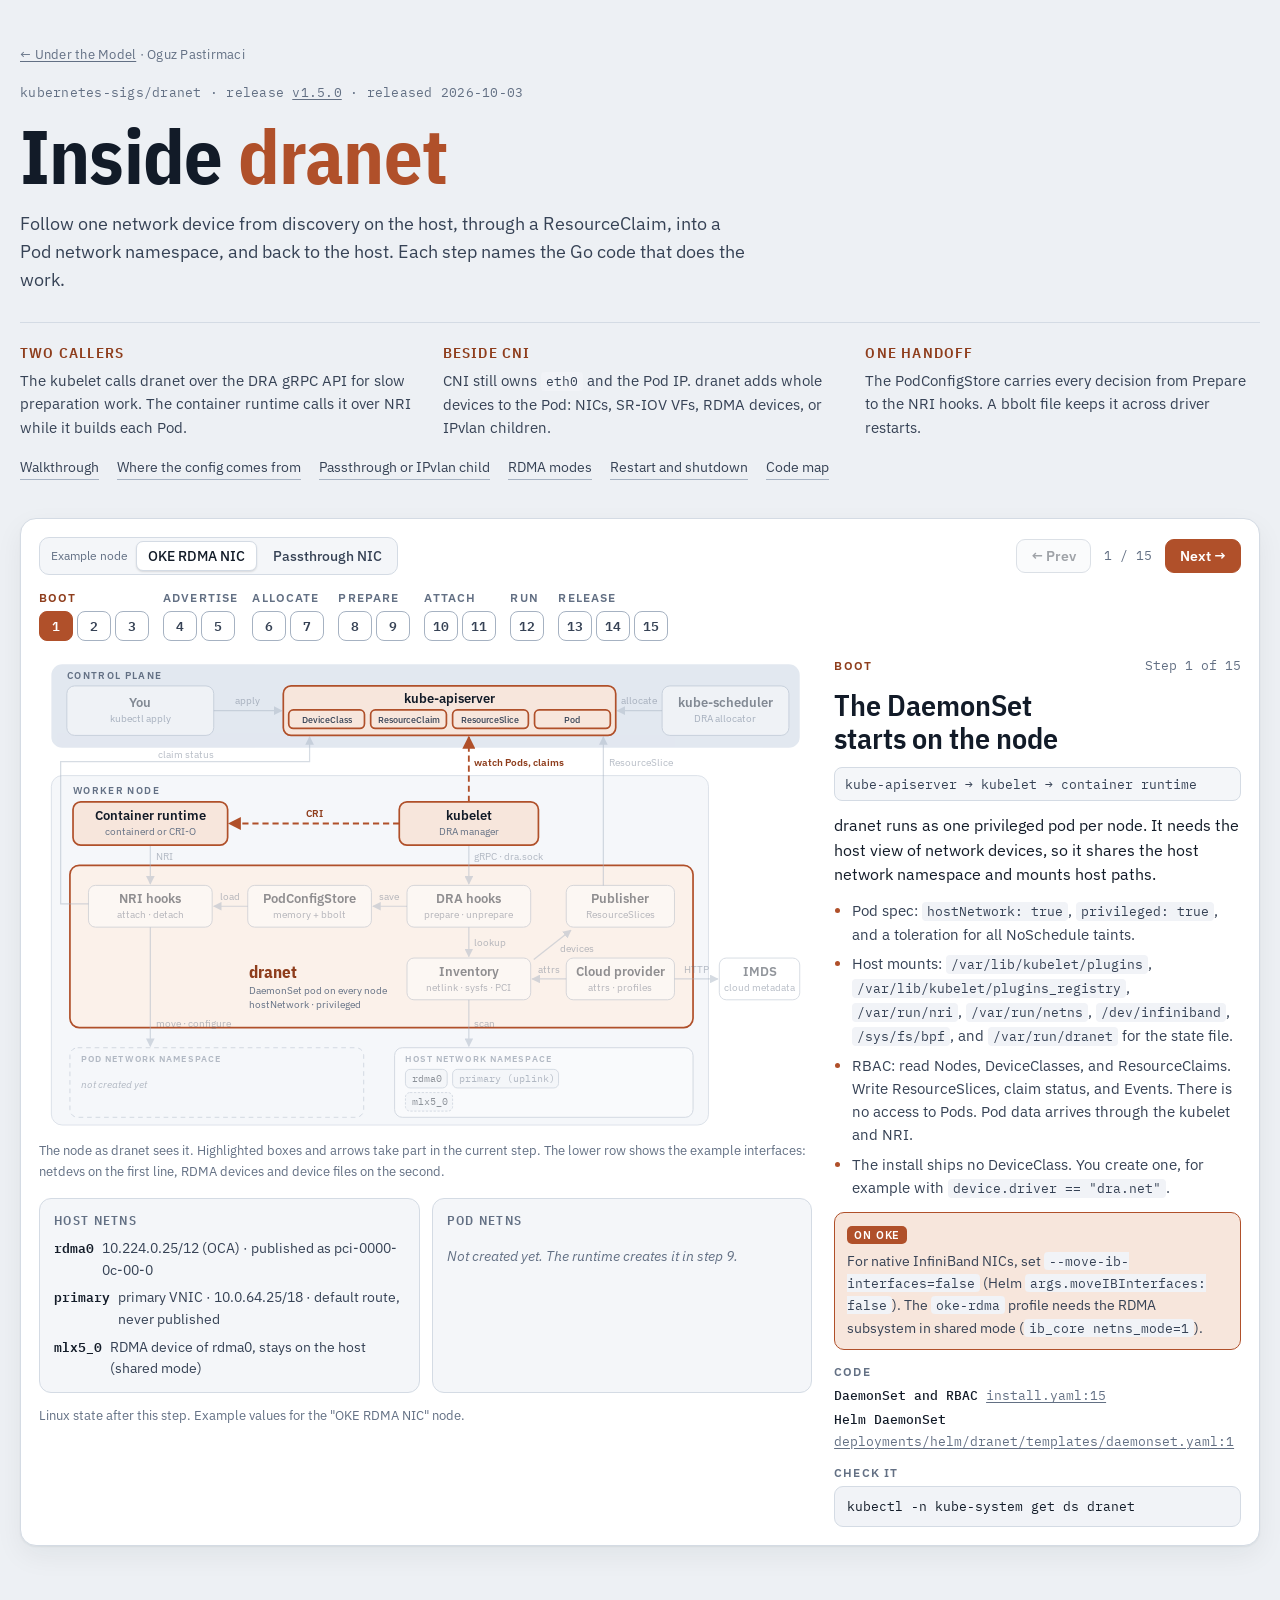
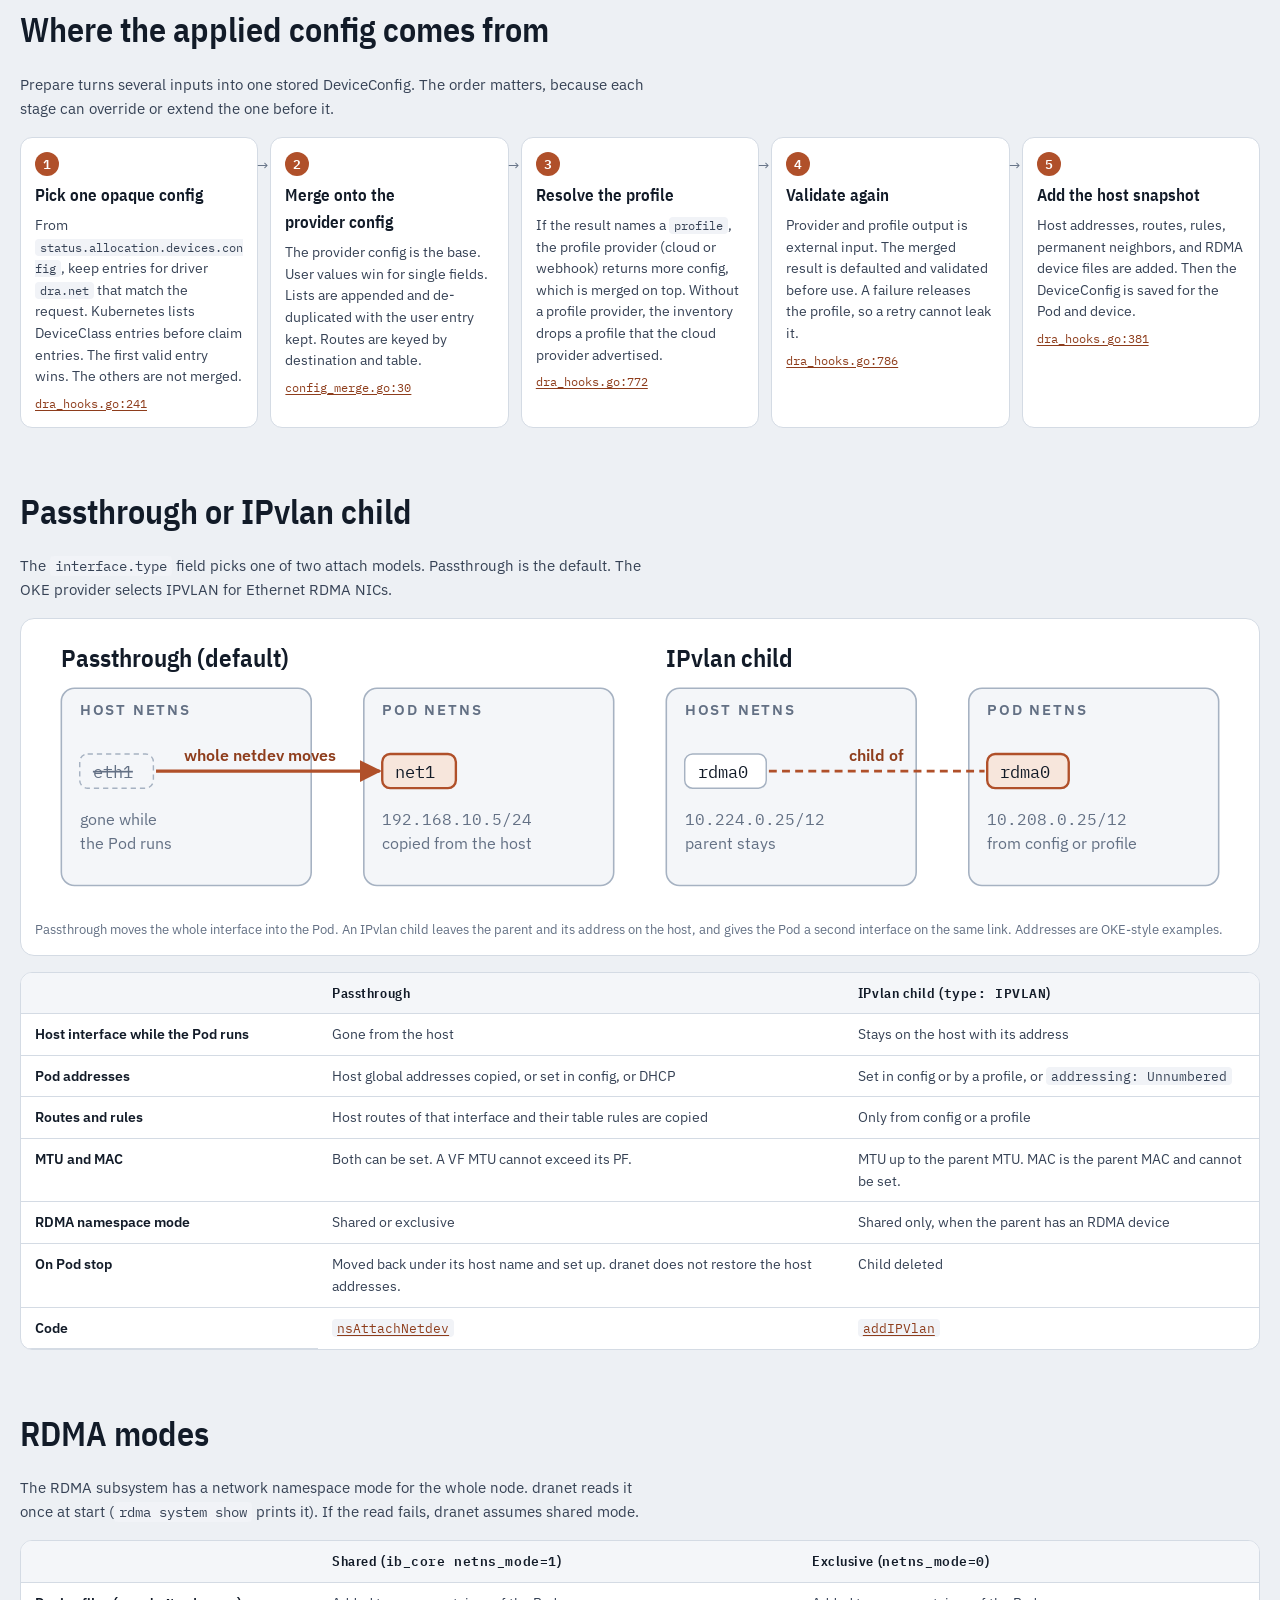
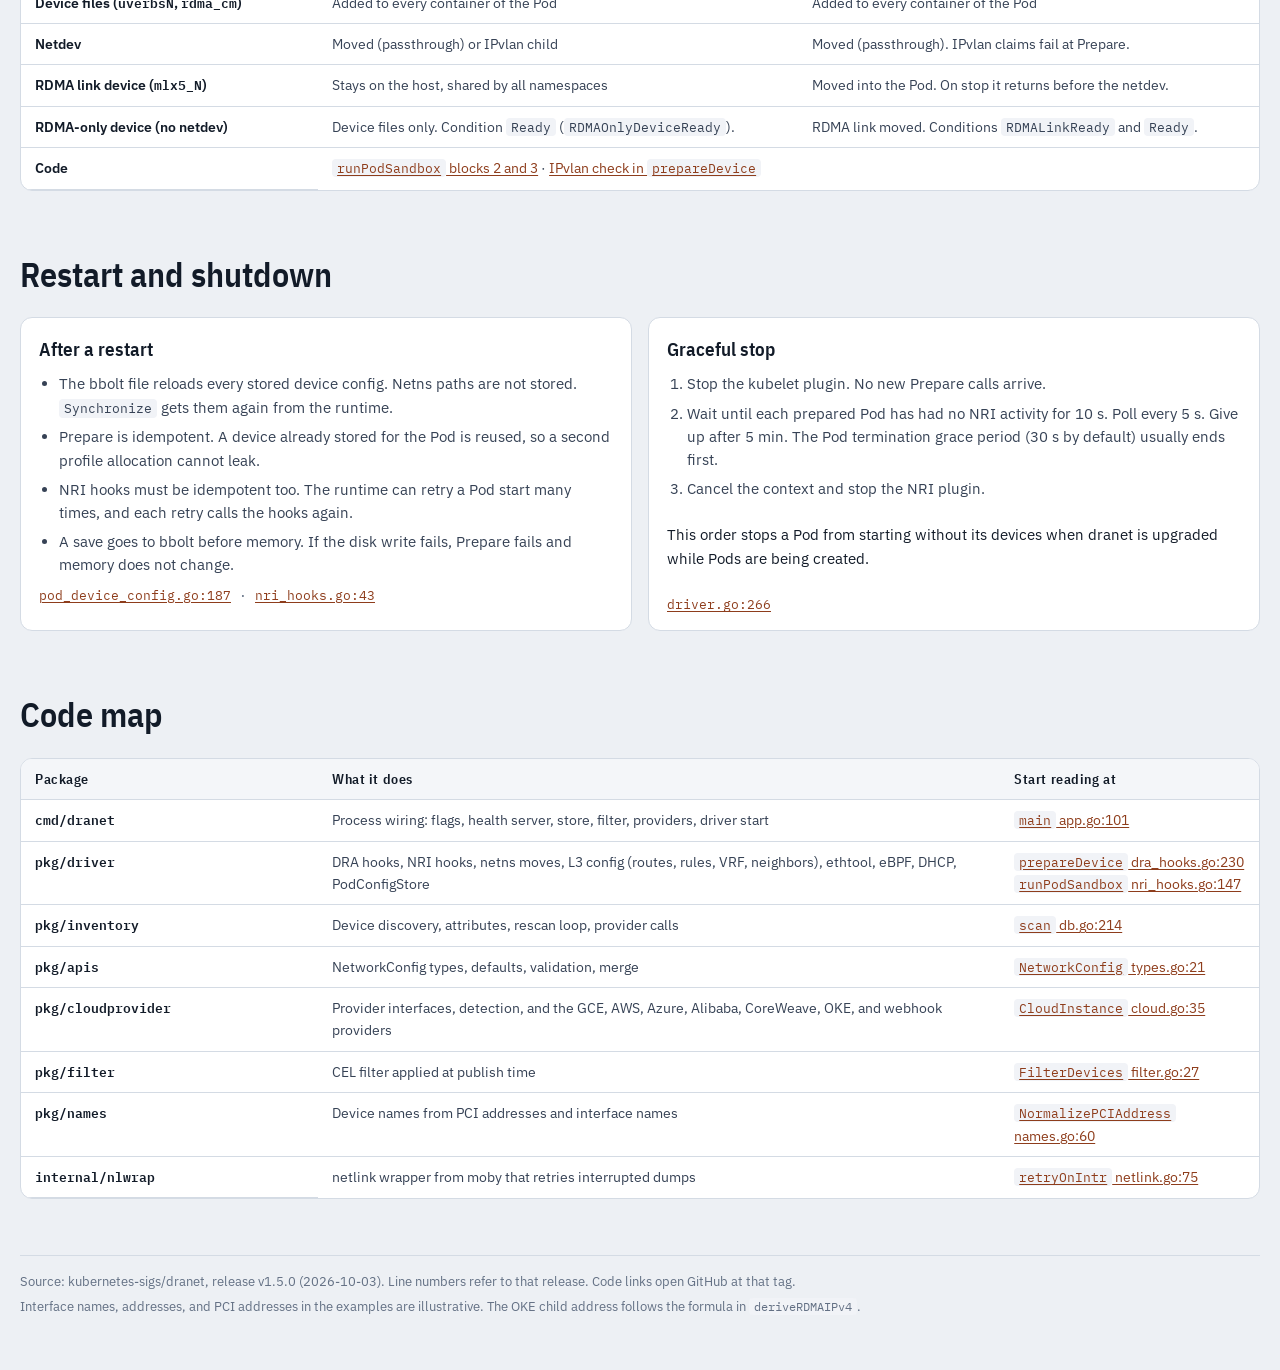
==== static/how-dranet-works/index.html @ 0d6fdcaa "Add how-dranet-works page for dranet v1.5.0" ====
<!doctype html>
<html lang="en">
<head>
<meta charset="utf-8">
<meta name="viewport" content="width=device-width, initial-scale=1, viewport-fit=cover">
<meta name="description" content="A step-by-step walkthrough of how dranet discovers, allocates, attaches, and releases network devices on Kubernetes, with links to the code of each release.">
<meta name="author" content="Oguz Pastirmaci">
<link rel="canonical" href="https://oguzpastirmaci.com/how-dranet-works/">
<link rel="icon" href="/favicon.png">
<meta property="og:type" content="article">
<meta property="og:title" content="How dranet works">
<meta property="og:description" content="A step-by-step walkthrough of how dranet discovers, allocates, attaches, and releases network devices on Kubernetes, with links to the code of each release.">
<meta property="og:url" content="https://oguzpastirmaci.com/how-dranet-works/">
<meta property="og:image" content="https://oguzpastirmaci.com/og-image.png">
<meta name="twitter:card" content="summary_large_image">
<title>How dranet works | Under the Model</title>
<link rel="preconnect" href="https://fonts.googleapis.com">
<link rel="preconnect" href="https://fonts.gstatic.com" crossorigin>
<link href="https://fonts.googleapis.com/css2?family=IBM+Plex+Mono:wght@400;500;600&family=IBM+Plex+Sans+Condensed:wght@500;600;700&family=IBM+Plex+Sans:ital,wght@0,400;0,500;0,600;1,400&display=swap" rel="stylesheet">
<style>
:root {
  --bg: #EDF0F4;
  --surface: #FFFFFF;
  --surface-2: #F4F6F9;
  --ink: #121B28;
  --ink-2: #364255;
  --muted: #637084;
  --line: #D4DBE4;
  --line-strong: #A6B2C2;
  --accent: #B0502A;
  --accent-ink: #8E3D1C;
  --accent-soft: #F7E6DC;
  --on-accent: #FFFFFF;
  --ready: #1D7A4C;
  --ready-soft: #DDF0E5;
  --band-cp: #E2E8F0;
  --band-node: #F5F7FA;
  --band-dranet: #FBF1EA;
  --code-bg: #F1F3F7;
  --shadow: 0 1px 2px rgba(18, 27, 40, .06), 0 10px 28px rgba(18, 27, 40, .06);
  --font-sans: "IBM Plex Sans", system-ui, -apple-system, "Segoe UI", Roboto, sans-serif;
  --font-cond: "IBM Plex Sans Condensed", "Arial Narrow", "IBM Plex Sans", system-ui, sans-serif;
  --font-mono: "IBM Plex Mono", ui-monospace, SFMono-Regular, Menlo, Consolas, monospace;
}
@media (prefers-color-scheme: dark) {
  :root:not([data-theme="light"]) {
    color-scheme: dark;
    --bg: #0E131A;
    --surface: #161D27;
    --surface-2: #1C2531;
    --ink: #E5EAF1;
    --ink-2: #B9C3D0;
    --muted: #8894A6;
    --line: #2A3444;
    --line-strong: #46546A;
    --accent: #E38A5E;
    --accent-ink: #F2A883;
    --accent-soft: #3A2419;
    --on-accent: #1A0F09;
    --ready: #52C48D;
    --ready-soft: #15301F;
    --band-cp: #151D28;
    --band-node: #121922;
    --band-dranet: #211A15;
    --code-bg: #1B2330;
    --shadow: 0 1px 2px rgba(0, 0, 0, .3), 0 10px 28px rgba(0, 0, 0, .28);
  }
}
:root[data-theme="dark"] {
  color-scheme: dark;
  --bg: #0E131A;
  --surface: #161D27;
  --surface-2: #1C2531;
  --ink: #E5EAF1;
  --ink-2: #B9C3D0;
  --muted: #8894A6;
  --line: #2A3444;
  --line-strong: #46546A;
  --accent: #E38A5E;
  --accent-ink: #F2A883;
  --accent-soft: #3A2419;
  --on-accent: #1A0F09;
  --ready: #52C48D;
  --ready-soft: #15301F;
  --band-cp: #151D28;
  --band-node: #121922;
  --band-dranet: #211A15;
  --code-bg: #1B2330;
  --shadow: 0 1px 2px rgba(0, 0, 0, .3), 0 10px 28px rgba(0, 0, 0, .28);
}

* { box-sizing: border-box; }
body {
  margin: 0;
  padding-inline: 20px;
  padding-block: 0 48px;
  background: var(--bg);
  color: var(--ink);
  font: 15px/1.6 var(--font-sans);
  -webkit-font-smoothing: antialiased;
}
.wrap { max-width: 1260px; margin-inline: auto; }
code, .mono { font-family: var(--font-mono); font-size: .9em; }
p code, li code, td code { background: var(--code-bg); padding: 1px 5px; border-radius: 4px; overflow-wrap: anywhere; }
a { color: var(--accent-ink); text-underline-offset: 2px; }
a:hover { color: var(--accent); }
:focus-visible { outline: 2px solid var(--accent); outline-offset: 2px; border-radius: 4px; }
h1, h2, h3, h4 { font-family: var(--font-cond); text-wrap: balance; margin: 0; color: var(--ink); }

/* Header */
.hero { padding-block: 44px 20px; display: grid; gap: 18px; }
.eyebrow { margin: 0; color: var(--muted); font-size: 12.5px; letter-spacing: .02em; }
.eyebrow a { color: var(--muted); }
.hero h1 { font-size: clamp(44px, 7vw, 76px); line-height: .95; font-weight: 700; letter-spacing: -.01em; }
.hero h1 span { color: var(--accent); }
.lede { margin: 0; max-width: 66ch; font-size: 17.5px; color: var(--ink-2); }
.facts3 { display: grid; grid-template-columns: repeat(3, minmax(0, 1fr)); gap: 28px; margin-top: 10px; padding-top: 18px; border-top: 1px solid var(--line); }
.facts3 h2 { font-size: 15px; font-weight: 600; letter-spacing: .08em; text-transform: uppercase; color: var(--accent-ink); margin-bottom: 4px; }
.facts3 p { margin: 0; color: var(--ink-2); font-size: 14.5px; }
.toc { display: flex; flex-wrap: wrap; gap: 6px 18px; font-size: 13.5px; }
.toc a { color: var(--ink-2); text-decoration: none; border-bottom: 1px solid var(--line-strong); }
.toc a:hover { color: var(--accent-ink); border-color: var(--accent); }

/* Player */
.player { margin-top: 18px; background: var(--surface); border: 1px solid var(--line); border-radius: 16px; box-shadow: var(--shadow); padding: 18px; display: grid; gap: 14px; }
.toolbar { display: flex; flex-wrap: wrap; align-items: center; justify-content: space-between; gap: 12px; }
.toolbar h2 { font-size: 22px; font-weight: 600; }
.seg { display: inline-flex; align-items: center; gap: 4px; background: var(--surface-2); border: 1px solid var(--line); border-radius: 10px; padding: 3px; }
.seg .seg-label { font-size: 12px; color: var(--muted); padding-inline: 8px 4px; }
.seg button { font: 500 13.5px var(--font-sans); color: var(--ink-2); background: transparent; border: 0; border-radius: 7px; padding: 6px 12px; cursor: pointer; }
.seg button[aria-checked="true"] { background: var(--surface); color: var(--ink); box-shadow: 0 1px 2px rgba(0,0,0,.12); border: 1px solid var(--line); padding: 5px 11px; }
.nav { display: inline-flex; align-items: center; gap: 8px; }
.btn { font: 600 14px var(--font-sans); color: var(--ink); background: var(--surface-2); border: 1px solid var(--line-strong); border-radius: 9px; padding: 7px 14px; cursor: pointer; }
.btn:hover:not(:disabled) { border-color: var(--accent); color: var(--accent-ink); }
.btn.primary { background: var(--accent); border-color: var(--accent); color: var(--on-accent); }
.btn.primary:hover:not(:disabled) { color: var(--on-accent); filter: brightness(1.06); }
.btn:disabled { opacity: .4; cursor: default; }
.counter { font-family: var(--font-mono); font-size: 13px; color: var(--muted); min-width: 58px; text-align: center; font-variant-numeric: tabular-nums; }

.rail { display: flex; flex-wrap: wrap; gap: 8px 14px; margin: 0; padding: 0; list-style: none; }
.phase { display: grid; gap: 4px; }
.phase-name { font-size: 11.5px; letter-spacing: .1em; text-transform: uppercase; color: var(--muted); font-weight: 600; }
.phase.current .phase-name { color: var(--accent-ink); }
.dots { display: flex; gap: 4px; }
.dot { width: 34px; height: 30px; border-radius: 8px; border: 1px solid var(--line-strong); background: var(--surface); color: var(--ink-2); font: 600 13px var(--font-mono); cursor: pointer; font-variant-numeric: tabular-nums; }
.dot:hover { border-color: var(--accent); }
.dot.seen { background: var(--surface-2); }
.dot[aria-current="step"] { background: var(--accent); border-color: var(--accent); color: var(--on-accent); }

.stage { display: grid; grid-template-columns: minmax(0, 1.9fr) minmax(0, 1fr); grid-template-rows: auto 1fr; grid-template-areas: "fig card" "state card"; gap: 16px 22px; align-items: start; }
.diagram, .state, .card { min-width: 0; }
.diagram { grid-area: fig; margin: 0; }
.svg-scroll { overflow-x: auto; border-radius: 12px; }
.svg-scroll svg { display: block; width: 100%; height: auto; min-width: 700px; }
.diagram figcaption { font-size: 13px; color: var(--muted); margin-top: 6px; }
.state { grid-area: state; align-self: start; display: grid; grid-template-columns: minmax(0, 1fr) minmax(0, 1fr); gap: 12px; }
.state .ns-col { background: var(--surface-2); border: 1px solid var(--line); border-radius: 12px; padding: 12px 14px; }
.state h3 { font-size: 13px; letter-spacing: .1em; text-transform: uppercase; color: var(--muted); font-weight: 600; margin-bottom: 6px; }
.state ul { margin: 0; padding: 0; list-style: none; display: grid; gap: 6px; }
.state li { font-size: 13.5px; color: var(--ink-2); display: grid; grid-template-columns: auto 1fr; gap: 2px 8px; align-items: baseline; }
.state li code { background: none; padding: 0; color: var(--ink); font-weight: 600; font-size: 13px; }
.state li.ghost code { text-decoration: line-through; color: var(--muted); }
.state li .badge { grid-column: 2; justify-self: start; }
.state .none { color: var(--muted); font-style: italic; font-size: 13.5px; }
.state-note { grid-column: 1 / -1; font-size: 12.5px; color: var(--muted); margin: 0; }
.badge { display: inline-block; font: 600 11px var(--font-sans); letter-spacing: .04em; text-transform: uppercase; border-radius: 5px; padding: 1px 6px; }
.badge.new { background: var(--accent-soft); color: var(--accent-ink); }
.badge.back { background: var(--ready-soft); color: var(--ready); }
.badge.gone { background: var(--code-bg); color: var(--muted); }

.card { grid-area: card; display: grid; grid-template-columns: minmax(0, 1fr); gap: 12px; align-content: start; }
.card-head { display: flex; align-items: baseline; justify-content: space-between; gap: 12px; }
.card-phase { font-size: 12px; letter-spacing: .12em; text-transform: uppercase; font-weight: 600; color: var(--accent-ink); }
.card-num { font-family: var(--font-mono); font-size: 12.5px; color: var(--muted); }
.card h3 { font-size: clamp(24px, 2.4vw, 30px); line-height: 1.12; font-weight: 600; }
.who { margin: 0; font-family: var(--font-mono); font-size: 12.5px; color: var(--ink-2); background: var(--surface-2); border: 1px solid var(--line); border-radius: 8px; padding: 6px 10px; }
.card .lead { margin: 0; font-size: 15.5px; }
.card ul.facts { margin: 0; padding-left: 18px; display: grid; gap: 6px; }
.card ul.facts li { font-size: 14.5px; color: var(--ink-2); }
.card ul.facts li::marker { color: var(--accent); }
.oke { border: 1px solid var(--line); background: var(--surface-2); border-radius: 10px; padding: 10px 12px; font-size: 14px; color: var(--ink-2); }
.oke p { margin: 0; }
.oke .oke-tag { display: inline-block; font: 600 11px var(--font-sans); letter-spacing: .08em; text-transform: uppercase; color: var(--ink); background: var(--band-cp); border-radius: 5px; padding: 2px 7px; margin-bottom: 6px; }
.oke.hot { border-color: var(--accent); background: var(--accent-soft); }
.oke.hot .oke-tag { background: var(--accent); color: var(--on-accent); }
.block h4 { font-size: 12px; letter-spacing: .1em; text-transform: uppercase; color: var(--muted); font-weight: 600; margin-bottom: 4px; font-family: var(--font-sans); }
.refs { margin: 0; padding: 0; list-style: none; display: grid; gap: 3px; }
.refs li { display: flex; flex-wrap: wrap; gap: 0 8px; font-size: 13px; align-items: baseline; }
.refs .fn { font-family: var(--font-mono); font-weight: 500; color: var(--ink); }
.refs a { font-family: var(--font-mono); font-size: 12.5px; color: var(--muted); }
.refs a:hover { color: var(--accent-ink); }
pre { margin: 0; background: var(--code-bg); border: 1px solid var(--line); border-radius: 9px; padding: 10px 12px; overflow-x: auto; font: 12.5px/1.55 var(--font-mono); color: var(--ink); }

/* Reference sections */
section.ref { margin-top: 56px; display: grid; gap: 16px; }
section.ref > h2 { font-size: clamp(26px, 3vw, 34px); font-weight: 600; }
section.ref > p { margin: 0; max-width: 72ch; color: var(--ink-2); }
.pipeline { counter-reset: stage; list-style: none; margin: 0; padding: 0; display: grid; grid-template-columns: repeat(5, minmax(0, 1fr)); gap: 12px; }
.pipeline li { counter-increment: stage; background: var(--surface); border: 1px solid var(--line); border-radius: 12px; padding: 14px; display: grid; gap: 6px; align-content: start; position: relative; }
.pipeline li::before { content: counter(stage); font: 600 13px var(--font-mono); color: var(--on-accent); background: var(--accent); width: 24px; height: 24px; border-radius: 50%; display: grid; place-items: center; }
.pipeline li:not(:last-child)::after { content: "→"; position: absolute; right: -11px; top: 16px; color: var(--muted); font-size: 14px; }
.pipeline h3 { font-size: 17px; font-weight: 600; }
.pipeline p { margin: 0; font-size: 13.5px; color: var(--ink-2); }
.pipeline .where { font-family: var(--font-mono); font-size: 12px; color: var(--muted); }
.fig { margin: 0; background: var(--surface); border: 1px solid var(--line); border-radius: 14px; padding: 14px; }
.fig figcaption { font-size: 13px; color: var(--muted); margin-top: 8px; }
.table-scroll { overflow-x: auto; border: 1px solid var(--line); border-radius: 12px; background: var(--surface); }
table { border-collapse: collapse; width: 100%; font-size: 14px; }
th, td { text-align: left; vertical-align: top; padding: 9px 14px; border-bottom: 1px solid var(--line); }
tr:last-child td { border-bottom: 0; }
thead th { font-family: var(--font-cond); font-size: 14px; letter-spacing: .04em; color: var(--ink); background: var(--surface-2); font-weight: 600; }
tbody th { font-weight: 600; color: var(--ink); width: 24%; }
td { color: var(--ink-2); }
.two { display: grid; grid-template-columns: 1fr 1fr; gap: 16px; }
.panel { background: var(--surface); border: 1px solid var(--line); border-radius: 12px; padding: 16px 18px; display: grid; gap: 8px; align-content: start; }
.panel h3 { font-size: 19px; font-weight: 600; }
.panel ul, .panel ol { margin: 0; padding-left: 20px; display: grid; gap: 6px; color: var(--ink-2); font-size: 14.5px; }
.panel .where { font-family: var(--font-mono); font-size: 12.5px; color: var(--muted); margin: 0; }
footer { margin-top: 56px; padding-top: 16px; border-top: 1px solid var(--line); color: var(--muted); font-size: 13px; }
footer p { margin: 0 0 4px; }

/* Diagram (SVG) */
.map text { font-family: var(--font-sans); fill: var(--ink); }
.map .band-cp { fill: var(--band-cp); }
.map .band-node { fill: var(--band-node); stroke: var(--line); }
.map .band-label { font-size: 12.5px; letter-spacing: .14em; fill: var(--muted); font-weight: 600; }
.map .node .box { fill: var(--surface); stroke: var(--line-strong); stroke-width: 1.2; transition: fill .2s, stroke .2s; }
.map .n-title { font-size: 17px; font-weight: 600; text-anchor: middle; }
.map .n-sub { font-size: 13px; fill: var(--muted); text-anchor: middle; }
.map .node.on .box { fill: var(--accent-soft); stroke: var(--accent); stroke-width: 2.2; }
.map .dim { opacity: .46; transition: opacity .2s; }
.map .grp .box { fill: var(--band-dranet); stroke: var(--accent); stroke-opacity: .5; stroke-dasharray: 6 4; stroke-width: 1.4; }
.map .grp.on .box { stroke-opacity: 1; stroke-dasharray: none; stroke-width: 2.2; }
.map .dr-title { font-family: var(--font-cond); font-size: 22px; font-weight: 700; fill: var(--accent-ink); }
.map .dr-sub { font-size: 12.5px; fill: var(--muted); }
.map .tag .box { fill: var(--surface-2); stroke: var(--line); stroke-width: 1; }
.map .tag text { font-size: 12px; text-anchor: middle; fill: var(--ink-2); font-weight: 500; }
.map .tag.on .box { fill: var(--accent); stroke: var(--accent); }
.map .tag.on text { fill: var(--on-accent); font-weight: 600; }
.map .edge path { fill: none; stroke: var(--line-strong); stroke-width: 1.6; marker-end: url(#ah); }
.map .edge text { font-size: 13px; fill: var(--muted); }
.map .edge.on path { stroke: var(--accent); stroke-width: 2.4; marker-end: url(#ah-on); stroke-dasharray: 8 5; animation: flow 1s linear infinite; }
.map .edge.on text { fill: var(--accent-ink); font-weight: 600; }
.map .ah { fill: var(--line-strong); }
.map .ah-on { fill: var(--accent); }
.map .ns .box { fill: var(--surface); stroke: var(--line-strong); stroke-width: 1.2; }
.map .ns.on .box { stroke: var(--accent); stroke-width: 2.2; }
.map .ns.absent .box { fill: none; stroke-dasharray: 6 5; }
.map .ns-label { font-size: 12px; letter-spacing: .12em; font-weight: 600; fill: var(--muted); }
.map .ns-note { font-size: 13px; fill: var(--muted); font-style: italic; }
.map .row-label { font-size: 11px; fill: var(--muted); }
.map .chip rect { fill: var(--surface-2); stroke: var(--line-strong); stroke-width: 1.1; }
.map .chip text { font-family: var(--font-mono); font-size: 12.5px; fill: var(--ink); }
.map .chip.muted text { fill: var(--muted); }
.map .chip.dev rect { stroke-dasharray: 3 2; }
.map .chip.new rect { fill: var(--accent-soft); stroke: var(--accent); stroke-width: 1.8; }
.map .chip.snap rect { stroke: var(--accent); stroke-width: 1.8; }
.map .chip.back rect { fill: var(--ready-soft); stroke: var(--ready); stroke-width: 1.8; }
.map .chip.ghost rect { fill: none; stroke-dasharray: 4 3; }
.map .chip.ghost text { fill: var(--muted); text-decoration: line-through; }
.map .transit path { fill: none; stroke: var(--accent); stroke-width: 2.4; marker-end: url(#ah-on); }
.map .transit.child path { stroke-dasharray: 6 4; marker-end: none; }
.map .transit text { font-size: 12px; font-weight: 600; fill: var(--accent-ink); text-anchor: middle; }
@keyframes flow { to { stroke-dashoffset: -26; } }

.cmp text { font-family: var(--font-sans); fill: var(--ink); }
.cmp .t { font-family: var(--font-cond); font-size: 19px; font-weight: 600; }
.cmp .box { fill: var(--surface-2); stroke: var(--line-strong); stroke-width: 1.2; }
.cmp .lbl { font-size: 11.5px; letter-spacing: .12em; font-weight: 600; fill: var(--muted); }
.cmp .chip { fill: var(--surface); stroke: var(--line-strong); stroke-width: 1.1; }
.cmp .chip.new { fill: var(--accent-soft); stroke: var(--accent); stroke-width: 1.8; }
.cmp .chip.ghost { fill: none; stroke-dasharray: 4 3; }
.cmp .mono { font-family: var(--font-mono); font-size: 13px; }
.cmp .ghost-t { fill: var(--muted); text-decoration: line-through; }
.cmp .note { font-size: 12.5px; fill: var(--muted); }
.cmp .note.mono { font-family: var(--font-mono); font-size: 12.5px; }
.cmp .arrow { fill: none; stroke: var(--accent); stroke-width: 2.4; marker-end: url(#cmp-ah); }
.cmp .link { fill: none; stroke: var(--accent); stroke-width: 2; stroke-dasharray: 6 4; }
.cmp .al { font-size: 12.5px; font-weight: 600; fill: var(--accent-ink); text-anchor: middle; }
.cmp .ahf { fill: var(--accent); }

@media (prefers-reduced-motion: reduce) {
  .map .edge.on path { animation: none; stroke-dasharray: none; }
  .map .node .box, .map .dim { transition: none; }
}
@media (max-width: 1080px) {
  .stage { grid-template-columns: minmax(0, 1fr); grid-template-rows: none; grid-template-areas: "fig" "card" "state"; }
  .pipeline { grid-template-columns: repeat(2, minmax(0, 1fr)); }
  .pipeline li::after { display: none; }
}
@media (max-width: 720px) {
  body { font-size: 14.5px; padding-inline: 16px; }
  .facts3, .two, .state { grid-template-columns: minmax(0, 1fr); }
  .pipeline { grid-template-columns: minmax(0, 1fr); }
  .player { padding: 12px; }
  .toolbar { flex-direction: column; align-items: stretch; }
  .seg { flex-wrap: wrap; }
  .nav { justify-content: space-between; }
}
</style>
<style>img{max-width:100%}[hidden]{display:none!important}</style>
</head>
<body>
<header class="hero wrap">
  <p class="eyebrow"><a href="/">&larr; Under the Model</a> · Oguz Pastirmaci</p>
  <p class="eyebrow mono">kubernetes-sigs/dranet · release <a href="https://github.com/kubernetes-sigs/dranet/tree/v1.5.0" target="_blank" rel="noopener">v1.5.0</a> · released 2026-10-03</p>
  <h1>Inside <span>dranet</span></h1>
  <p class="lede">Follow one network device from discovery on the host, through a ResourceClaim, into a Pod network namespace, and back to the host. Each step names the Go code that does the work.</p>
  <div class="facts3">
    <div>
      <h2>Two callers</h2>
      <p>The kubelet calls dranet over the DRA gRPC API for slow preparation work. The container runtime calls it over NRI while it builds each Pod.</p>
    </div>
    <div>
      <h2>Beside CNI</h2>
      <p>CNI still owns <code>eth0</code> and the Pod IP. dranet adds whole devices to the Pod: NICs, SR-IOV VFs, RDMA devices, or IPvlan children.</p>
    </div>
    <div>
      <h2>One handoff</h2>
      <p>The PodConfigStore carries every decision from Prepare to the NRI hooks. A bbolt file keeps it across driver restarts.</p>
    </div>
  </div>
  <nav class="toc" aria-label="Sections">
    <a href="#walkthrough">Walkthrough</a>
    <a href="#config">Where the config comes from</a>
    <a href="#compare">Passthrough or IPvlan child</a>
    <a href="#rdma">RDMA modes</a>
    <a href="#ops">Restart and shutdown</a>
    <a href="#codemap">Code map</a>
  </nav>
</header>

<main class="wrap">
  <section class="player" id="walkthrough" aria-label="Lifecycle walkthrough">
    <div class="toolbar">
      <div class="seg" role="radiogroup" aria-label="Example node">
        <span class="seg-label">Example node</span>
        <button type="button" role="radio" aria-checked="true" id="scn-oke" data-scn="oke">OKE RDMA NIC</button>
        <button type="button" role="radio" aria-checked="false" id="scn-generic" data-scn="generic">Passthrough NIC</button>
      </div>
      <div class="nav">
        <button type="button" class="btn" id="prev" aria-label="Previous step">&larr; Prev</button>
        <span class="counter" id="counter" aria-live="polite">1 / 15</span>
        <button type="button" class="btn primary" id="next" aria-label="Next step">Next &rarr;</button>
      </div>
    </div>

    <ol class="rail" id="rail" aria-label="Steps"></ol>

    <div class="stage">
      <figure class="diagram">
        <div class="svg-scroll">
          <svg class="map" id="map" viewBox="0 0 1000 620" role="img" aria-label="A worker node running dranet. The control plane holds the API server and the scheduler. On the node, the kubelet and the container runtime call the dranet pod. Inside dranet, the DRA hooks save decisions in the PodConfigStore and the NRI hooks load them. The inventory scans the host and feeds the publisher. The lower row shows the host and Pod network namespaces.">
            <defs>
              <marker id="ah" viewBox="0 0 10 10" refX="9" refY="5" markerWidth="7" markerHeight="7" orient="auto-start-reverse"><path d="M0,0 L10,5 L0,10 z" class="ah"/></marker>
              <marker id="ah-on" viewBox="0 0 10 10" refX="9" refY="5" markerWidth="7" markerHeight="7" orient="auto-start-reverse"><path d="M0,0 L10,5 L0,10 z" class="ah-on"/></marker>
            </defs>

            <rect class="band-cp" x="16" y="12" width="968" height="108" rx="14"/>
            <text class="band-label" x="36" y="31">CONTROL PLANE</text>
            <rect class="band-node" x="16" y="156" width="850" height="452" rx="14"/>
            <text class="band-label" x="44" y="180">WORKER NODE</text>

            <g class="grp" id="g-dranet">
              <rect class="box" x="40" y="272" width="806" height="210" rx="12"/>
              <text class="dr-title" x="272" y="418">dranet</text>
              <text class="dr-sub" x="272" y="438">DaemonSet pod on every node</text>
              <text class="dr-sub" x="272" y="456">hostNetwork · privileged</text>
            </g>

            <!-- edges -->
            <g class="edge" id="e-you-api"><path d="M226,72 H314"/><text x="270" y="64" text-anchor="middle">apply</text></g>
            <g class="edge" id="e-sched-api"><path d="M806,72 H748"/><text x="776" y="64" text-anchor="middle">allocate</text></g>
            <g class="edge" id="e-kubelet-api"><path d="M556,190 V106"/><text x="563" y="144">watch Pods, claims</text></g>
            <g class="edge" id="e-pub-api"><path d="M730,298 V106"/><text x="737" y="144">ResourceSlice</text></g>
            <g class="edge" id="e-nri-api"><path d="M64,322 H28 V138 H350 V106"/><text x="190" y="133" text-anchor="middle">claim status</text></g>
            <g class="edge" id="e-kubelet-runtime"><path d="M466,218 H246"/><text x="356" y="210" text-anchor="middle">CRI</text></g>
            <g class="edge" id="e-runtime-nri"><path d="M144,246 V296"/><text x="151" y="265">NRI</text></g>
            <g class="edge" id="e-kubelet-dra"><path d="M556,246 V296"/><text x="563" y="265">gRPC · dra.sock</text></g>
            <g class="edge" id="e-dra-store"><path d="M476,325 H432"/><text x="453" y="317" text-anchor="middle">save</text></g>
            <g class="edge" id="e-store-nri"><path d="M270,325 H226"/><text x="247" y="317" text-anchor="middle">load</text></g>
            <g class="edge" id="e-dra-inv"><path d="M556,352 V390"/><text x="563" y="376">lookup</text></g>
            <g class="edge" id="e-inv-pub"><path d="M640,394 L688,356"/><text x="674" y="384">devices</text></g>
            <g class="edge" id="e-prov-inv"><path d="M682,419 H638"/><text x="660" y="411" text-anchor="middle">attrs</text></g>
            <g class="edge" id="e-prov-imds"><path d="M822,419 H878"/><text x="851" y="411" text-anchor="middle">HTTP</text></g>
            <g class="edge" id="e-inv-host"><path d="M556,446 V506"/><text x="563" y="481">scan</text></g>
            <g class="edge" id="e-nri-pod"><path d="M144,352 V506"/><text x="151" y="481">move · configure</text></g>

            <!-- control plane -->
            <g class="node" id="n-you"><rect class="box" x="36" y="40" width="190" height="64" rx="10"/><text class="n-title" x="131" y="67">You</text><text class="n-sub" x="131" y="87">kubectl apply</text></g>
            <g class="node" id="n-api">
              <rect class="box" x="316" y="40" width="430" height="64" rx="10"/>
              <text class="n-title" x="531" y="62">kube-apiserver</text>
              <g class="tag" id="t-DeviceClass"><rect class="box" x="323" y="71" width="98" height="24" rx="6"/><text x="372" y="87.5">DeviceClass</text></g>
              <g class="tag" id="t-ResourceClaim"><rect class="box" x="429" y="71" width="98" height="24" rx="6"/><text x="478" y="87.5">ResourceClaim</text></g>
              <g class="tag" id="t-ResourceSlice"><rect class="box" x="535" y="71" width="98" height="24" rx="6"/><text x="584" y="87.5">ResourceSlice</text></g>
              <g class="tag" id="t-Pod"><rect class="box" x="641" y="71" width="98" height="24" rx="6"/><text x="690" y="87.5">Pod</text></g>
            </g>
            <g class="node" id="n-sched"><rect class="box" x="806" y="40" width="164" height="64" rx="10"/><text class="n-title" x="888" y="67">kube-scheduler</text><text class="n-sub" x="888" y="87">DRA allocator</text></g>

            <!-- node row -->
            <g class="node" id="n-runtime"><rect class="box" x="44" y="190" width="200" height="56" rx="10"/><text class="n-title" x="144" y="214">Container runtime</text><text class="n-sub" x="144" y="233">containerd or CRI-O</text></g>
            <g class="node" id="n-kubelet"><rect class="box" x="466" y="190" width="180" height="56" rx="10"/><text class="n-title" x="556" y="214">kubelet</text><text class="n-sub" x="556" y="233">DRA manager</text></g>

            <!-- dranet parts -->
            <g class="node" id="n-nri"><rect class="box" x="64" y="298" width="160" height="54" rx="9"/><text class="n-title" x="144" y="321">NRI hooks</text><text class="n-sub" x="144" y="340">attach · detach</text></g>
            <g class="node" id="n-store"><rect class="box" x="270" y="298" width="160" height="54" rx="9"/><text class="n-title" x="350" y="321">PodConfigStore</text><text class="n-sub" x="350" y="340">memory + bbolt</text></g>
            <g class="node" id="n-dra"><rect class="box" x="476" y="298" width="160" height="54" rx="9"/><text class="n-title" x="556" y="321">DRA hooks</text><text class="n-sub" x="556" y="340">prepare · unprepare</text></g>
            <g class="node" id="n-pub"><rect class="box" x="682" y="298" width="140" height="54" rx="9"/><text class="n-title" x="752" y="321">Publisher</text><text class="n-sub" x="752" y="340">ResourceSlices</text></g>
            <g class="node" id="n-inv"><rect class="box" x="476" y="392" width="160" height="54" rx="9"/><text class="n-title" x="556" y="415">Inventory</text><text class="n-sub" x="556" y="434">netlink · sysfs · PCI</text></g>
            <g class="node" id="n-prov"><rect class="box" x="682" y="392" width="140" height="54" rx="9"/><text class="n-title" x="752" y="415">Cloud provider</text><text class="n-sub" x="752" y="434">attrs · profiles</text></g>
            <g class="node" id="n-imds"><rect class="box" x="880" y="392" width="104" height="54" rx="9"/><text class="n-title" x="932" y="415">IMDS</text><text class="n-sub" x="932" y="434">cloud metadata</text></g>

            <!-- namespaces -->
            <g class="ns" id="n-pod"><rect class="box" x="40" y="508" width="380" height="90" rx="10"/><text class="ns-label" x="54" y="527">POD NETWORK NAMESPACE</text><g id="pod-chips"></g></g>
            <g class="ns" id="n-host"><rect class="box" x="460" y="508" width="386" height="90" rx="10"/><text class="ns-label" x="474" y="527">HOST NETWORK NAMESPACE</text><g id="host-chips"></g></g>
            <g id="link"></g>
          </svg>
        </div>
        <figcaption>The node as dranet sees it. Highlighted boxes and arrows take part in the current step. The lower row shows the example interfaces: netdevs on the first line, RDMA devices and device files on the second.</figcaption>
      </figure>

      <div class="state" id="state" aria-live="polite"></div>

      <article class="card" id="card" aria-live="polite"></article>
    </div>
  </section>

  <section class="ref" id="config">
    <h2>Where the applied config comes from</h2>
    <p>Prepare turns several inputs into one stored DeviceConfig. The order matters, because each stage can override or extend the one before it.</p>
    <ol class="pipeline">
      <li>
        <h3>Pick one opaque config</h3>
        <p>From <code>status.allocation.devices.config</code>, keep entries for driver <code>dra.net</code> that match the request. Kubernetes lists DeviceClass entries before claim entries. The first valid entry wins. The others are not merged.</p>
        <span class="where"><a href="https://github.com/kubernetes-sigs/dranet/blob/v1.5.0/pkg/driver/dra_hooks.go#L241" target="_blank" rel="noopener">dra_hooks.go:241</a></span>
      </li>
      <li>
        <h3>Merge onto the provider config</h3>
        <p>The provider config is the base. User values win for single fields. Lists are appended and de-duplicated with the user entry kept. Routes are keyed by destination and table.</p>
        <span class="where"><a href="https://github.com/kubernetes-sigs/dranet/blob/v1.5.0/pkg/apis/config_merge.go#L30" target="_blank" rel="noopener">config_merge.go:30</a></span>
      </li>
      <li>
        <h3>Resolve the profile</h3>
        <p>If the result names a <code>profile</code>, the profile provider (cloud or webhook) returns more config, which is merged on top. Without a profile provider, the inventory drops a profile that the cloud provider advertised.</p>
        <span class="where"><a href="https://github.com/kubernetes-sigs/dranet/blob/v1.5.0/pkg/driver/dra_hooks.go#L772" target="_blank" rel="noopener">dra_hooks.go:772</a></span>
      </li>
      <li>
        <h3>Validate again</h3>
        <p>Provider and profile output is external input. The merged result is defaulted and validated before use. A failure releases the profile, so a retry cannot leak it.</p>
        <span class="where"><a href="https://github.com/kubernetes-sigs/dranet/blob/v1.5.0/pkg/driver/dra_hooks.go#L786" target="_blank" rel="noopener">dra_hooks.go:786</a></span>
      </li>
      <li>
        <h3>Add the host snapshot</h3>
        <p>Host addresses, routes, rules, permanent neighbors, and RDMA device files are added. Then the DeviceConfig is saved for the Pod and device.</p>
        <span class="where"><a href="https://github.com/kubernetes-sigs/dranet/blob/v1.5.0/pkg/driver/dra_hooks.go#L381" target="_blank" rel="noopener">dra_hooks.go:381</a></span>
      </li>
    </ol>
  </section>

  <section class="ref" id="compare">
    <h2>Passthrough or IPvlan child</h2>
    <p>The <code>interface.type</code> field picks one of two attach models. Passthrough is the default. The OKE provider selects IPVLAN for Ethernet RDMA NICs.</p>
    <figure class="fig">
      <div class="svg-scroll">
        <svg class="cmp" viewBox="0 0 920 212" role="img" aria-label="Passthrough moves the whole interface from the host into the Pod. An IPvlan child leaves the parent interface and its address on the host and gives the Pod a new interface on the same link.">
          <defs><marker id="cmp-ah" viewBox="0 0 10 10" refX="9" refY="5" markerWidth="7" markerHeight="7" orient="auto"><path d="M0,0 L10,5 L0,10 z" class="ahf"/></marker></defs>
          <text class="t" x="20" y="26">Passthrough (default)</text>
          <rect class="box" x="20" y="42" width="190" height="150" rx="10"/>
          <text class="lbl" x="34" y="62">HOST NETNS</text>
          <rect class="box" x="250" y="42" width="190" height="150" rx="10"/>
          <text class="lbl" x="264" y="62">POD NETNS</text>
          <rect class="chip ghost" x="34" y="92" width="56" height="26" rx="6"/>
          <text class="mono ghost-t" x="44" y="110">eth1</text>
          <text class="note" x="34" y="146">gone while</text>
          <text class="note" x="34" y="164">the Pod runs</text>
          <path class="arrow" d="M92,105 H262"/>
          <text class="al" x="171" y="97">whole netdev moves</text>
          <rect class="chip new" x="264" y="92" width="56" height="26" rx="6"/>
          <text class="mono" x="274" y="110">net1</text>
          <text class="note mono" x="264" y="146">192.168.10.5/24</text>
          <text class="note" x="264" y="164">copied from the host</text>

          <text class="t" x="480" y="26">IPvlan child</text>
          <rect class="box" x="480" y="42" width="190" height="150" rx="10"/>
          <text class="lbl" x="494" y="62">HOST NETNS</text>
          <rect class="box" x="710" y="42" width="190" height="150" rx="10"/>
          <text class="lbl" x="724" y="62">POD NETNS</text>
          <rect class="chip" x="494" y="92" width="62" height="26" rx="6"/>
          <text class="mono" x="504" y="110">rdma0</text>
          <text class="note mono" x="494" y="146">10.224.0.25/12</text>
          <text class="note" x="494" y="164">parent stays</text>
          <path class="link" d="M558,105 H722"/>
          <text class="al" x="640" y="97">child of</text>
          <rect class="chip new" x="724" y="92" width="62" height="26" rx="6"/>
          <text class="mono" x="734" y="110">rdma0</text>
          <text class="note mono" x="724" y="146">10.208.0.25/12</text>
          <text class="note" x="724" y="164">from config or profile</text>
        </svg>
      </div>
      <figcaption>Passthrough moves the whole interface into the Pod. An IPvlan child leaves the parent and its address on the host, and gives the Pod a second interface on the same link. Addresses are OKE-style examples.</figcaption>
    </figure>
    <div class="table-scroll">
      <table>
        <thead><tr><th scope="col"></th><th scope="col">Passthrough</th><th scope="col">IPvlan child (<code>type: IPVLAN</code>)</th></tr></thead>
        <tbody>
          <tr><th scope="row">Host interface while the Pod runs</th><td>Gone from the host</td><td>Stays on the host with its address</td></tr>
          <tr><th scope="row">Pod addresses</th><td>Host global addresses copied, or set in config, or DHCP</td><td>Set in config or by a profile, or <code>addressing: Unnumbered</code></td></tr>
          <tr><th scope="row">Routes and rules</th><td>Host routes of that interface and their table rules are copied</td><td>Only from config or a profile</td></tr>
          <tr><th scope="row">MTU and MAC</th><td>Both can be set. A VF MTU cannot exceed its PF.</td><td>MTU up to the parent MTU. MAC is the parent MAC and cannot be set.</td></tr>
          <tr><th scope="row">RDMA namespace mode</th><td>Shared or exclusive</td><td>Shared only, when the parent has an RDMA device</td></tr>
          <tr><th scope="row">On Pod stop</th><td>Moved back under its host name and set up. dranet does not restore the host addresses.</td><td>Child deleted</td></tr>
          <tr><th scope="row">Code</th><td><a href="https://github.com/kubernetes-sigs/dranet/blob/v1.5.0/pkg/driver/hostdevice.go#L36" target="_blank" rel="noopener"><code>nsAttachNetdev</code></a></td><td><a href="https://github.com/kubernetes-sigs/dranet/blob/v1.5.0/pkg/driver/subinterfaces.go#L47" target="_blank" rel="noopener"><code>addIPVlan</code></a></td></tr>
        </tbody>
      </table>
    </div>
  </section>

  <section class="ref" id="rdma">
    <h2>RDMA modes</h2>
    <p>The RDMA subsystem has a network namespace mode for the whole node. dranet reads it once at start (<code>rdma system show</code> prints it). If the read fails, dranet assumes shared mode.</p>
    <div class="table-scroll">
      <table>
        <thead><tr><th scope="col"></th><th scope="col">Shared (<code>ib_core netns_mode=1</code>)</th><th scope="col">Exclusive (<code>netns_mode=0</code>)</th></tr></thead>
        <tbody>
          <tr><th scope="row">Device files (<code>uverbsN</code>, <code>rdma_cm</code>)</th><td>Added to every container of the Pod</td><td>Added to every container of the Pod</td></tr>
          <tr><th scope="row">Netdev</th><td>Moved (passthrough) or IPvlan child</td><td>Moved (passthrough). IPvlan claims fail at Prepare.</td></tr>
          <tr><th scope="row">RDMA link device (<code>mlx5_N</code>)</th><td>Stays on the host, shared by all namespaces</td><td>Moved into the Pod. On stop it returns before the netdev.</td></tr>
          <tr><th scope="row">RDMA-only device (no netdev)</th><td>Device files only. Condition <code>Ready</code> (<code>RDMAOnlyDeviceReady</code>).</td><td>RDMA link moved. Conditions <code>RDMALinkReady</code> and <code>Ready</code>.</td></tr>
          <tr><th scope="row">Code</th><td colspan="2"><a href="https://github.com/kubernetes-sigs/dranet/blob/v1.5.0/pkg/driver/nri_hooks.go#L193" target="_blank" rel="noopener"><code>runPodSandbox</code> blocks 2 and 3</a> · <a href="https://github.com/kubernetes-sigs/dranet/blob/v1.5.0/pkg/driver/dra_hooks.go#L491" target="_blank" rel="noopener">IPvlan check in <code>prepareDevice</code></a></td></tr>
        </tbody>
      </table>
    </div>
  </section>

  <section class="ref" id="ops">
    <h2>Restart and shutdown</h2>
    <div class="two">
      <div class="panel">
        <h3>After a restart</h3>
        <ul>
          <li>The bbolt file reloads every stored device config. Netns paths are not stored. <code>Synchronize</code> gets them again from the runtime.</li>
          <li>Prepare is idempotent. A device already stored for the Pod is reused, so a second profile allocation cannot leak.</li>
          <li>NRI hooks must be idempotent too. The runtime can retry a Pod start many times, and each retry calls the hooks again.</li>
          <li>A save goes to bbolt before memory. If the disk write fails, Prepare fails and memory does not change.</li>
        </ul>
        <p class="where"><a href="https://github.com/kubernetes-sigs/dranet/blob/v1.5.0/pkg/driver/pod_device_config.go#L187" target="_blank" rel="noopener">pod_device_config.go:187</a> · <a href="https://github.com/kubernetes-sigs/dranet/blob/v1.5.0/pkg/driver/nri_hooks.go#L43" target="_blank" rel="noopener">nri_hooks.go:43</a></p>
      </div>
      <div class="panel">
        <h3>Graceful stop</h3>
        <ol>
          <li>Stop the kubelet plugin. No new Prepare calls arrive.</li>
          <li>Wait until each prepared Pod has had no NRI activity for 10 s. Poll every 5 s. Give up after 5 min. The Pod termination grace period (30 s by default) usually ends first.</li>
          <li>Cancel the context and stop the NRI plugin.</li>
        </ol>
        <p>This order stops a Pod from starting without its devices when dranet is upgraded while Pods are being created.</p>
        <p class="where"><a href="https://github.com/kubernetes-sigs/dranet/blob/v1.5.0/pkg/driver/driver.go#L266" target="_blank" rel="noopener">driver.go:266</a></p>
      </div>
    </div>
  </section>

  <section class="ref" id="codemap">
    <h2>Code map</h2>
    <div class="table-scroll">
      <table>
        <thead><tr><th scope="col">Package</th><th scope="col">What it does</th><th scope="col">Start reading at</th></tr></thead>
        <tbody>
          <tr><th scope="row"><code>cmd/dranet</code></th><td>Process wiring: flags, health server, store, filter, providers, driver start</td><td><a href="https://github.com/kubernetes-sigs/dranet/blob/v1.5.0/cmd/dranet/app.go#L101" target="_blank" rel="noopener"><code>main</code> app.go:101</a></td></tr>
          <tr><th scope="row"><code>pkg/driver</code></th><td>DRA hooks, NRI hooks, netns moves, L3 config (routes, rules, VRF, neighbors), ethtool, eBPF, DHCP, PodConfigStore</td><td><a href="https://github.com/kubernetes-sigs/dranet/blob/v1.5.0/pkg/driver/dra_hooks.go#L230" target="_blank" rel="noopener"><code>prepareDevice</code> dra_hooks.go:230</a><br><a href="https://github.com/kubernetes-sigs/dranet/blob/v1.5.0/pkg/driver/nri_hooks.go#L147" target="_blank" rel="noopener"><code>runPodSandbox</code> nri_hooks.go:147</a></td></tr>
          <tr><th scope="row"><code>pkg/inventory</code></th><td>Device discovery, attributes, rescan loop, provider calls</td><td><a href="https://github.com/kubernetes-sigs/dranet/blob/v1.5.0/pkg/inventory/db.go#L214" target="_blank" rel="noopener"><code>scan</code> db.go:214</a></td></tr>
          <tr><th scope="row"><code>pkg/apis</code></th><td>NetworkConfig types, defaults, validation, merge</td><td><a href="https://github.com/kubernetes-sigs/dranet/blob/v1.5.0/pkg/apis/types.go#L21" target="_blank" rel="noopener"><code>NetworkConfig</code> types.go:21</a></td></tr>
          <tr><th scope="row"><code>pkg/cloudprovider</code></th><td>Provider interfaces, detection, and the GCE, AWS, Azure, Alibaba, CoreWeave, OKE, and webhook providers</td><td><a href="https://github.com/kubernetes-sigs/dranet/blob/v1.5.0/pkg/cloudprovider/cloud.go#L35" target="_blank" rel="noopener"><code>CloudInstance</code> cloud.go:35</a></td></tr>
          <tr><th scope="row"><code>pkg/filter</code></th><td>CEL filter applied at publish time</td><td><a href="https://github.com/kubernetes-sigs/dranet/blob/v1.5.0/pkg/filter/filter.go#L27" target="_blank" rel="noopener"><code>FilterDevices</code> filter.go:27</a></td></tr>
          <tr><th scope="row"><code>pkg/names</code></th><td>Device names from PCI addresses and interface names</td><td><a href="https://github.com/kubernetes-sigs/dranet/blob/v1.5.0/pkg/names/names.go#L60" target="_blank" rel="noopener"><code>NormalizePCIAddress</code> names.go:60</a></td></tr>
          <tr><th scope="row"><code>internal/nlwrap</code></th><td>netlink wrapper from moby that retries interrupted dumps</td><td><a href="https://github.com/kubernetes-sigs/dranet/blob/v1.5.0/internal/nlwrap/netlink.go#L75" target="_blank" rel="noopener"><code>retryOnIntr</code> netlink.go:75</a></td></tr>
        </tbody>
      </table>
    </div>
  </section>

  <footer>
    <p>Source: kubernetes-sigs/dranet, release v1.5.0 (2026-10-03). Line numbers refer to that release. Code links open GitHub at that tag.</p>
    <p>Interface names, addresses, and PCI addresses in the examples are illustrative. The OKE child address follows the formula in <code>deriveRDMAIPv4</code>.</p>
  </footer>
</main>

<script>
(function () {
  "use strict";
  var RELEASE = "v1.5.0";
  var GH = "https://github.com/kubernetes-sigs/dranet/blob/" + RELEASE + "/";
  var PHASES = ["Boot", "Advertise", "Allocate", "Prepare", "Attach", "Run", "Release"];

  var SAMPLES = {
    slice: {
      generic: [
        "apiVersion: resource.k8s.io/v1",
        "kind: ResourceSlice",
        "spec:",
        "  driver: dra.net",
        "  nodeName: worker-1",
        "  pool: {name: worker-1}",
        "  devices:",
        "  - name: pci-0000-8a-00-0",
        "    attributes:",
        "      dra.net/ifName:     {string: eth1}",
        "      dra.net/ipv4:       {string: 192.168.10.5}",
        "      dra.net/rdma:       {bool: true}",
        "      dra.net/rdmaDevice: {string: mlx5_1}",
        "      dra.net/numaNode:   {int: 1}"
      ].join("\n"),
      oke: [
        "apiVersion: resource.k8s.io/v1",
        "kind: ResourceSlice",
        "spec:",
        "  driver: dra.net",
        "  nodeName: worker-1",
        "  pool: {name: worker-1}",
        "  devices:",
        "  - name: pci-0000-0c-00-0",
        "    attributes:",
        "      dra.net/ifName:      {string: rdma0}",
        "      dra.net/ipv4:        {string: 10.224.0.25}",
        "      dra.net/rdma:        {bool: true}",
        "      dra.net/rdmaDevice:  {string: mlx5_0}",
        "      oke.dra.net/shape:   {string: BM.GPU.H100.8}",
        "      oke.dra.net/rdmaFabricPlanes: {int: 1}"
      ].join("\n")
    },
    request: {
      generic: [
        "apiVersion: resource.k8s.io/v1",
        "kind: DeviceClass",
        "metadata: {name: dranet-rdma}",
        "spec:",
        "  selectors:",
        "  - cel:",
        "      expression: >-",
        "        device.driver == \"dra.net\" &&",
        "        device.attributes[\"dra.net\"].rdma",
        "---",
        "apiVersion: resource.k8s.io/v1",
        "kind: ResourceClaimTemplate",
        "metadata: {name: one-nic}",
        "spec:",
        "  spec:",
        "    devices:",
        "      requests:",
        "      - name: nic",
        "        exactly: {deviceClassName: dranet-rdma}",
        "      config:",
        "      - opaque:",
        "          driver: dra.net",
        "          parameters:",
        "            interface: {name: net1}",
        "---",
        "apiVersion: v1",
        "kind: Pod",
        "spec:",
        "  resourceClaims:",
        "  - {name: nic, resourceClaimTemplateName: one-nic}",
        "  containers: [...]"
      ].join("\n"),
      oke: [
        "apiVersion: resource.k8s.io/v1",
        "kind: DeviceClass",
        "metadata: {name: oke-rdma-nic}",
        "spec:",
        "  selectors:",
        "  - cel:",
        "      expression: >-",
        "        device.driver == \"dra.net\" &&",
        "        device.attributes[\"dra.net\"].rdma &&",
        "        device.attributes[\"dra.net\"].ifName.startsWith(\"rdma\")",
        "---",
        "apiVersion: resource.k8s.io/v1",
        "kind: ResourceClaimTemplate",
        "metadata: {name: one-rdma-nic}",
        "spec:",
        "  spec:",
        "    devices:",
        "      requests:",
        "      - name: nic",
        "        exactly: {deviceClassName: oke-rdma-nic}",
        "      # no config: the oke-rdma profile supplies it",
        "---",
        "apiVersion: v1",
        "kind: Pod",
        "spec:",
        "  resourceClaims:",
        "  - {name: nic, resourceClaimTemplateName: one-rdma-nic}",
        "  containers: [...]"
      ].join("\n")
    },
    status: {
      generic: [
        "status:",
        "  devices:",
        "  - driver: dra.net",
        "    pool: worker-1",
        "    device: pci-0000-8a-00-0",
        "    conditions:",
        "    - {type: Ready, status: \"True\", reason: NetworkDeviceReady}",
        "    - {type: NetworkReady, status: \"True\", reason: NetworkReady}",
        "    networkData:",
        "      interfaceName: net1",
        "      hardwareAddress: 0c:42:a1:3b:5e:10",
        "      ips: [192.168.10.5/24]"
      ].join("\n"),
      oke: [
        "status:",
        "  devices:",
        "  - driver: dra.net",
        "    pool: worker-1",
        "    device: pci-0000-0c-00-0",
        "    conditions:",
        "    - {type: NetworkReady, status: \"True\", reason: NetworkReady}",
        "    - {type: Ready, status: \"True\", reason: NetworkDeviceReady}",
        "    networkData:",
        "      interfaceName: rdma0",
        "      hardwareAddress: a0:88:c2:12:34:56   # the parent MAC (IPvlan)",
        "      ips: [10.208.0.25/12]"
      ].join("\n")
    }
  };

  var STEPS = [
    {
      phase: "Boot",
      title: "The DaemonSet starts on the node",
      who: "kube-apiserver → kubelet → container runtime",
      lead: "dranet runs as one privileged pod per node. It needs the host view of network devices, so it shares the host network namespace and mounts host paths.",
      facts: [
        "Pod spec: <code>hostNetwork: true</code>, <code>privileged: true</code>, and a toleration for all NoSchedule taints.",
        "Host mounts: <code>/var/lib/kubelet/plugins</code>, <code>/var/lib/kubelet/plugins_registry</code>, <code>/var/run/nri</code>, <code>/var/run/netns</code>, <code>/dev/infiniband</code>, <code>/sys/fs/bpf</code>, and <code>/var/run/dranet</code> for the state file.",
        "RBAC: read Nodes, DeviceClasses, and ResourceClaims. Write ResourceSlices, claim status, and Events. There is no access to Pods. Pod data arrives through the kubelet and NRI.",
        "The install ships no DeviceClass. You create one, for example with <code>device.driver == \"dra.net\"</code>."
      ],
      oke: "For native InfiniBand NICs, set <code>--move-ib-interfaces=false</code> (Helm <code>args.moveIBInterfaces: false</code>). The <code>oke-rdma</code> profile needs the RDMA subsystem in shared mode (<code>ib_core netns_mode=1</code>).",
      code: [["DaemonSet and RBAC", "install.yaml", 15], ["Helm DaemonSet", "deployments/helm/dranet/templates/daemonset.yaml", 1]],
      tryIt: "kubectl -n kube-system get ds dranet",
      nodes: ["api", "kubelet", "runtime"], edges: ["kubelet-api", "kubelet-runtime"], group: true
    },
    {
      phase: "Boot",
      title: "The process wires itself up",
      who: "dranet main()",
      lead: "<code>main()</code> builds the parts in a fixed order. <code>/healthz</code> returns 503 until the last part is up.",
      facts: [
        "Parse flags and feature gates. Serve <code>/healthz</code> and <code>/metrics</code> on port 9177.",
        "Open the PodConfigStore. With <code>--db-path</code> (default <code>/var/run/dranet/dranet.db</code>) it reloads every stored device config from the bbolt file, so claims prepared before a restart are still known.",
        "Compile the <code>--filter</code> CEL expression. The default hides veth devices.",
        "Pick a cloud provider. The probes run in this order: GCE, AWS, Azure, OKE, Alibaba, CoreWeave, webhook. The first match wins. <code>--cloud-provider-hint</code> skips the probes. <code>--cloud-provider-options</code> passes <code>&lt;provider&gt;.&lt;option&gt;=&lt;value&gt;</code> settings to a provider, and an invalid option stops startup.",
        "Build the inventory, call <code>driver.Start</code>, then mark the process ready."
      ],
      oke: "The OKE provider reads the Oracle Cloud Agent RDMA files once (<code>rdma_network.json</code>, default network <code>10.224.0.0/12</code>). It polls IMDS at <code>169.254.169.254/opc/v2</code> for up to 15 s, then refreshes every 5 min in the background. If IMDS is late, startup continues and the refresh loop retries.",
      code: [["main", "cmd/dranet/app.go", 101], ["NewPodConfigStore", "pkg/driver/pod_device_config.go", 162], ["setupProviders", "cmd/dranet/app.go", 302], ["cloudProviderProbes", "pkg/cloudprovider/discovery/discovery.go", 73], ["OKEInstance.start", "pkg/cloudprovider/oke/oke.go", 981]],
      tryIt: "kubectl -n kube-system logs ds/dranet | head -40",
      nodes: ["store", "prov", "imds"], edges: ["prov-imds"], group: true
    },
    {
      phase: "Boot",
      title: "Register with the kubelet and the runtime",
      who: "dranet → kubelet (plugin registration) · dranet → runtime (NRI)",
      lead: "<code>driver.Start</code> connects dranet to the two node components that call it later. The kubelet calls it for slow preparation. The runtime calls it while it builds each Pod.",
      facts: [
        "Read the RDMA network namespace mode once. Shared mode keeps RDMA link devices on the host. Exclusive mode moves them into Pods. If the read fails, dranet assumes shared.",
        "Start the kubelet plugin: registration socket <code>dra.net-reg.sock</code> in <code>plugins_registry</code>, gRPC socket <code>dra.sock</code> in <code>plugins/dra.net</code>. Wait up to 30 s for the kubelet to confirm.",
        "Start an NRI plugin named <code>dra.net</code> with index <code>00</code>. It receives RunPodSandbox, StopPodSandbox, RemovePodSandbox, CreateContainer, and a Synchronize list of running Pods.",
        "In Synchronize, dranet records the netns path again for each stored Pod that still runs.",
        "Start the inventory loop and the publisher. The NRI plugin and the inventory restart up to 5 times, then the process exits."
      ],
      oke: null,
      code: [["Start", "pkg/driver/driver.go", 123], ["kubeletplugin.Start", "pkg/driver/driver.go", 171], ["stub.New (NRI)", "pkg/driver/driver.go", 197], ["Synchronize", "pkg/driver/nri_hooks.go", 43]],
      tryIt: "# on the node\nls /var/lib/kubelet/plugins_registry/ /var/lib/kubelet/plugins/dra.net/",
      nodes: ["kubelet", "runtime", "dra", "nri", "inv", "pub"], edges: ["kubelet-dra", "runtime-nri"]
    },
    {
      phase: "Advertise",
      title: "Discover the network devices",
      who: "Inventory ← kernel (netlink, sysfs, PCI) · Cloud provider ← IMDS",
      lead: "The inventory builds one device list from three sources and keeps it current while the node runs.",
      facts: [
        "PCI: network-class devices with a kernel driver bound (not <code>vfio-pci</code> and similar). The name is <code>pci-</code> plus the address, for example <code>pci-0000-8a-00-0</code>.",
        "RDMA devices that the PCI pass missed, for example eRDMA or InfiniBand-only devices.",
        "netlink links: a link with a PCI address joins its PCI device. Other links, for example bonds, become their own device. Loopback, <code>docker0</code>, and Cilium links are skipped.",
        "Attributes include <code>dra.net/ifName</code>, <code>mac</code>, <code>mtu</code>, <code>ipv4</code>, <code>rdma</code>, <code>rdmaDevice</code>, <code>pciAddress</code>, <code>numaNode</code>, and <code>sriov</code>, plus <code>resource.kubernetes.io/pcieRoot</code> for alignment with GPUs.",
        "The provider adds cloud attributes and a per-device config. The default-route uplink and its children are removed, so the node keeps its own connectivity.",
        "A new scan starts on a link event, on an explicit request, or after 1 min. A rate limiter allows one scan per 2 s, with a burst of 5."
      ],
      oke: "Every device gets node-level IMDS attributes: <code>oke.dra.net/shape</code>, <code>hpcIslandId</code>, <code>networkBlockId</code>, <code>localBlockId</code>, <code>rackId</code>, <code>gpuMemoryFabricId</code>, <code>rdmaFabricIpv6</code>, <code>rdmaFabricPlanes</code>. On an IPv4 RDMA fabric, every device also gets <code>rdmaChildIpv4Cidr</code>, the configured child range. Each Ethernet RDMA NIC gets the config <code>profile: oke-rdma</code> with type IPVLAN, so that NIC never moves into a Pod. An IPv6 RDMA fabric gets no profile yet.",
      code: [["DB.Run", "pkg/inventory/db.go", 168], ["DB.scan", "pkg/inventory/db.go", 214], ["discoverPCIDevices", "pkg/inventory/db.go", 269], ["discoverNetworkInterfaces", "pkg/inventory/db.go", 303], ["addCloudAttributes", "pkg/inventory/db.go", 531], ["OKEInstance.GetDeviceConfig", "pkg/cloudprovider/oke/oke.go", 416]],
      tryIt: "kubectl -n kube-system logs ds/dranet | grep 'devices from inventory'",
      nodes: ["inv", "prov", "imds", "host"], edges: ["inv-host", "prov-inv", "prov-imds"]
    },
    {
      phase: "Advertise",
      title: "Publish ResourceSlices",
      who: "Inventory → Publisher → kube-apiserver",
      lead: "Each inventory update causes one publish. There is no separate timer.",
      facts: [
        "With the <code>PersistentResourceSliceAttributes</code> gate (alpha, off by default), stored snapshots of devices that are now inside Pods are merged in. Live values win.",
        "The CEL filter runs on the merged list. A device that fails to evaluate stays in the list.",
        "All devices go into one pool named after the node. The kubelet plugin library writes the ResourceSlice objects and makes the Node their owner.",
        "Without the gate, a device inside a Pod has no host netdev, so its netdev attributes (<code>ifName</code>, <code>ipv4</code>, and others) are missing until it returns."
      ],
      oke: "The slice carries the <code>oke.dra.net/*</code> attributes. The profile is not an attribute: the inventory keeps it and uses it at Prepare.",
      code: [["PublishResources", "pkg/driver/dra_hooks.go", 60], ["mergeDevices", "pkg/driver/dra_hooks.go", 802], ["FilterDevices", "pkg/filter/filter.go", 27]],
      sample: "slice",
      tryIt: "kubectl get resourceslices -o wide",
      nodes: ["inv", "pub", "api"], edges: ["inv-pub", "pub-api"], tags: ["ResourceSlice"]
    },
    {
      phase: "Allocate",
      title: "You ask for a device",
      who: "You → kube-apiserver",
      lead: "A workload asks for a NIC the same way it asks for a GPU. It uses three objects.",
      facts: [
        "<strong>DeviceClass</strong>: which devices qualify, as CEL over the published attributes.",
        "<strong>ResourceClaim</strong> or <strong>ResourceClaimTemplate</strong>: how many devices, extra selectors, and optional opaque config for <code>dra.net</code>.",
        "<strong>Pod</strong>: lists the claim under <code>spec.resourceClaims</code>.",
        "The opaque parameters are a dranet NetworkConfig: <code>interface</code> (name, addresses, mtu, type, vrf, and more), <code>routes</code>, <code>rules</code>, <code>neighbors</code>, <code>ethtool</code>, <code>profile</code>. Unknown fields are errors.",
        "Config can sit in the DeviceClass or in the claim. Kubernetes lists class entries first. dranet uses the first valid entry for the request and ignores the others."
      ],
      oke: "Do not set <code>interface.addresses</code>, DHCP, Unnumbered, or <code>type: Passthrough</code>. The <code>oke-rdma</code> profile assigns the address and rejects those settings.",
      code: [["NetworkConfig", "pkg/apis/types.go", 21], ["ValidateConfig", "pkg/apis/validation.go", 44], ["config selection", "pkg/driver/dra_hooks.go", 241], ["validateOKEProfileRequest", "pkg/cloudprovider/oke/oke.go", 590]],
      sample: "request",
      nodes: ["you", "api"], edges: ["you-api"], tags: ["DeviceClass", "ResourceClaim", "Pod"]
    },
    {
      phase: "Allocate",
      title: "The scheduler allocates a device",
      who: "kube-scheduler ↔ kube-apiserver",
      lead: "dranet has no part in this step. The scheduler works only from the ResourceSlices and the claims.",
      facts: [
        "It evaluates the CEL selectors against device attributes and picks a node with free matching devices. A <code>matchAttribute</code> constraint on <code>resource.kubernetes.io/pcieRoot</code> can align the NIC with a GPU from another driver.",
        "It writes <code>status.allocation</code> on the claim: driver <code>dra.net</code>, the pool (node name), the device name, and the config entries copied from the class and the claim.",
        "It adds the Pod to <code>status.reservedFor</code> and binds the Pod to the node.",
        "A device goes to one claim at a time. dranet also accepts only one Pod per claim."
      ],
      oke: null,
      code: [["one Pod per claim", "pkg/driver/dra_hooks.go", 164]],
      tryIt: "kubectl get resourceclaim <claim> -o jsonpath='{.status.allocation.devices.results}'",
      nodes: ["sched", "api"], edges: ["sched-api"], tags: ["ResourceClaim", "ResourceSlice", "Pod"]
    },
    {
      phase: "Prepare",
      title: "The kubelet asks dranet to prepare",
      who: "kubelet → DRA hooks (gRPC NodePrepareResources) → PodConfigStore",
      lead: "The kubelet calls NodePrepareResources before it creates the Pod sandbox. dranet does all slow work here, because the later NRI hook runs inside sandbox creation and must return fast.",
      facts: [
        "Check <code>reservedFor</code>: exactly one Pod. Skip devices of other drivers. Skip a device that is already prepared for this Pod, so a retry is safe.",
        "Resolve the config: the first valid <code>dra.net</code> entry, merged onto the provider config, plus the profile result, then validated again.",
        "Snapshot what must follow the interface: global addresses (unless the config sets addresses or DHCP), its routes except the local table, the rules for those tables, and permanent neighbor entries.",
        "Optional work: a DHCP request on the host interface (5 s timeout, the result is only recorded), ethtool feature names mapped to kernel names, a VF MTU check against its PF, and eBPF programs unpinned.",
        "RDMA: find the RDMA device (for example <code>mlx5_1</code>) and its device files <code>uverbsN</code> and <code>rdma_cm</code>.",
        "Save one DeviceConfig per Pod and device. The bbolt file is written first, then memory.",
        "On error the claim gets a <code>ClaimPrepareFailed</code> Event, the Pod stays in ContainerCreating, and the kubelet retries."
      ],
      oke: "The <code>oke-rdma</code> profile resolves here. It checks for IPv4 RDMA fabric data, a known primary VNIC, the OCA classic address mode, an Ethernet parent, and the expected parent address. The child keeps the parent offset inside the child range: child range + (RDMA NIC index × VNIC subnet size + host position). The default range is <code>10.208.0.0/12</code>, and <code>--cloud-provider-options=oke.rdma-child-ipv4-cidr=&lt;cidr&gt;</code> sets another one. The claim fails if the range overlaps a VNIC subnet or a host route (except the default route), or holds the Kubernetes service address. Example: VNIC 10.0.64.25 in 10.0.64.0/18 and NIC <code>rdma0</code> give parent 10.224.0.25 and child 10.208.0.25/12. The route <code>10.208.0.0/12</code> goes into table 100 + index, with a source rule at priority 32000. An index above 15 is rejected, so the tables stay within 100 to 115. Unset ARP settings come from the parent.",
      code: [["PrepareResourceClaims", "pkg/driver/dra_hooks.go", 111], ["prepareDevice", "pkg/driver/dra_hooks.go", 230], ["getDeviceNetworkConfig", "pkg/driver/dra_hooks.go", 764], ["MergeNetworkConfig", "pkg/apis/config_merge.go", 30], ["SetDeviceConfig", "pkg/driver/pod_device_config.go", 244], ["OKEInstance.GetProfileConfig", "pkg/cloudprovider/oke/oke.go", 436]],
      tryIt: "kubectl describe resourceclaim <claim>    # Events show ClaimPrepareFailed\nkubectl -n kube-system logs ds/dranet | grep PrepareResourceClaim",
      nodes: ["kubelet", "dra", "store", "inv", "prov", "host", "api"], edges: ["kubelet-api", "kubelet-dra", "dra-store", "dra-inv", "prov-inv"]
    },
    {
      phase: "Prepare",
      title: "The runtime creates the sandbox",
      who: "kubelet → container runtime (CRI RunPodSandbox) → CNI",
      lead: "The kubelet asks the runtime for the Pod sandbox. The runtime creates the network namespace and runs the cluster CNI plugin as usual. CNI sets up <code>eth0</code> and the Pod IP.",
      facts: [
        "dranet works beside any CNI plugin. It does not touch <code>eth0</code>.",
        "Once the namespace exists, the runtime calls the NRI plugins in index order. dranet has index <code>00</code>.",
        "A Pod with <code>hostNetwork: true</code> has no namespace of its own. dranet fails its RunPodSandbox, so such a Pod cannot use a dranet device."
      ],
      oke: null,
      code: [["NRI hook rules (comment)", "pkg/driver/nri_hooks.go", 36], ["host network check", "pkg/driver/nri_hooks.go", 152]],
      nodes: ["kubelet", "runtime", "pod"], edges: ["kubelet-runtime"]
    },
    {
      phase: "Attach",
      title: "NRI RunPodSandbox: move and configure",
      who: "runtime → NRI hooks → kernel · NRI hooks → kube-apiserver (claim status)",
      lead: "dranet loads the stored DeviceConfig and applies it to the new namespace. There are no API reads and no scans in this hook.",
      facts: [
        "Passthrough: set <code>eth1</code> down. One <code>RTM_NEWLINK</code> message renames it to <code>net1</code>, sets MTU, MAC, and GSO/GRO limits if configured, and moves it into the Pod namespace.",
        "In the Pod namespace: the ARP and <code>acceptRA</code> sysctls first, then addresses, then link up. <code>acceptRA</code> needs an MTU of at least 1280.",
        "Then, in order: ethtool features, eBPF detach (if asked), VRF, routes, rules (skipped with a VRF), permanent neighbors.",
        "IPVLAN type: dranet creates a child of the host interface directly in the Pod namespace (temporary name, then renamed) and configures it the same way. On a config error it deletes the child.",
        "Exclusive RDMA mode only: the RDMA link device moves into the namespace too.",
        "Status: a background server-side apply (3 s timeout) writes the conditions <code>Ready</code> and <code>NetworkReady</code> (plus <code>RDMALinkReady</code> in exclusive mode) and <code>networkData</code> with the interface name, MAC, and IPs."
      ],
      oke: "<code>rdma0</code> stays on the host with its OCA address. dranet creates an IPvlan L2 child named <code>rdma0</code> in the Pod with 10.208.0.25/12, the table 100 route, and the priority 32000 rule. <code>mlx5_0</code> stays on the host (shared mode).",
      code: [["RunPodSandbox", "pkg/driver/nri_hooks.go", 122], ["nsAttachNetdev", "pkg/driver/hostdevice.go", 36], ["addIPVlan", "pkg/driver/subinterfaces.go", 47], ["configureNetdevInNS", "pkg/driver/nri_hooks.go", 332], ["applyRoutingConfig", "pkg/driver/netnamespace.go", 37], ["nsAttachRdmadev", "pkg/driver/rdmadevice.go", 33]],
      sample: "status",
      tryIt: "kubectl get resourceclaim <claim> -o jsonpath='{.status.devices}'",
      nodes: ["runtime", "nri", "store", "pod", "host", "api"], edges: ["runtime-nri", "store-nri", "nri-pod", "nri-api"], tags: ["ResourceClaim"]
    },
    {
      phase: "Attach",
      title: "NRI CreateContainer: RDMA device files",
      who: "runtime → NRI hooks",
      lead: "For each container, the runtime asks NRI plugins for adjustments. dranet adds the RDMA device files of the Pod's devices.",
      facts: [
        "It adds <code>/dev/infiniband/rdma_cm</code> and <code>/dev/infiniband/uverbsN</code>, each once, with the type and major/minor numbers read on the host.",
        "Every container in the Pod gets them, not only one container.",
        "A device without RDMA adds nothing.",
        "The hook records the time of this NRI activity. Graceful shutdown uses it."
      ],
      oke: "The containers get <code>/dev/infiniband/uverbs0</code> and <code>rdma_cm</code> for <code>mlx5_0</code>. RDMA traffic uses the child address through the shared host RDMA device.",
      code: [["CreateContainer", "pkg/driver/nri_hooks.go", 67], ["createContainer", "pkg/driver/nri_hooks.go", 97], ["buildRDMAConfig", "pkg/driver/dra_hooks.go", 625]],
      nodes: ["runtime", "nri", "store", "pod"], edges: ["runtime-nri", "store-nri"]
    },
    {
      phase: "Run",
      title: "The Pod runs",
      who: "no dranet activity",
      lead: "The application sees two kinds of interfaces. <code>eth0</code> from CNI carries cluster traffic. The dranet interface has its own address and routes. RDMA libraries open the device files.",
      facts: [
        "dranet does no work while the Pod runs.",
        "The claim status shows what was attached: interface name, MAC, IPs, and conditions.",
        "The device stays allocated to this claim, so the scheduler does not give it to another Pod."
      ],
      oke: "The host keeps <code>rdma0</code>, its OCA address, and <code>mlx5_0</code>. For native InfiniBand NICs the code gives the reason: the host health checks need the NIC and its RDMA device.",
      code: [["infiniBandHostError", "pkg/cloudprovider/oke/oke.go", 548]],
      tryIt: "kubectl exec <pod> -- ip -br addr",
      nodes: ["pod"], edges: []
    },
    {
      phase: "Release",
      title: "NRI StopPodSandbox: give the device back",
      who: "kubelet → runtime → NRI hooks → kernel",
      lead: "When the Pod stops, dranet returns the devices to the host. It logs errors but never fails the stop.",
      facts: [
        "The netns path comes from the hook. Some containerd versions leave it out, so dranet falls back to the stored path.",
        "Exclusive mode: the RDMA link returns first. The netdev return triggers a rescan, and that scan must see the RDMA device.",
        "Passthrough: set <code>net1</code> down, move it to the host namespace under its host name <code>eth1</code>, and set it up. The kernel drops addresses when an interface changes namespace, and dranet does not add the host addresses back.",
        "IPVLAN: delete the child in the Pod namespace. If the namespace is already gone, the kernel deleted the child with it.",
        "If the RDMA link came back but no netdev did, dranet asks the inventory for a rescan. Otherwise the link event is enough.",
        "If dranet misses this hook, the kernel still moves physical interfaces back to the host when it destroys the namespace."
      ],
      oke: "Only the IPvlan child is deleted. <code>rdma0</code> never left the host, so nothing moves and its OCA address stays.",
      code: [["StopPodSandbox", "pkg/driver/nri_hooks.go", 400], ["stopPodSandbox", "pkg/driver/nri_hooks.go", 425], ["nsDetachNetdevFromNS", "pkg/driver/hostdevice.go", 188], ["nsDetachRdmadev", "pkg/driver/rdmadevice.go", 52], ["nsDeleteSubinterface", "pkg/driver/subinterfaces.go", 225], ["needsRescanAfterDetach", "pkg/driver/nri_hooks.go", 495]],
      tryIt: "# on the node\nip -br addr show eth1",
      nodes: ["kubelet", "runtime", "nri", "store", "pod", "host"], edges: ["kubelet-runtime", "runtime-nri", "store-nri", "nri-pod"]
    },
    {
      phase: "Release",
      title: "The kubelet asks dranet to unprepare",
      who: "kubelet → DRA hooks (gRPC NodeUnprepareResources) → PodConfigStore",
      lead: "After the Pod has stopped, the kubelet calls NodeUnprepareResources for each claim.",
      facts: [
        "DHCP: send a DHCPRELEASE for the recorded lease. This is best effort, because the lease expires on its own.",
        "Profile: call ReleaseProfileConfig, so a webhook or cloud profile provider can free its address.",
        "Delete every Pod entry that references the claim, from bbolt and from memory. Memory is cleared even if the disk delete fails.",
        "Errors in these releases are logged and do not block teardown."
      ],
      oke: "ReleaseProfileConfig has nothing to free. The child address is deterministic.",
      code: [["UnprepareResourceClaims", "pkg/driver/dra_hooks.go", 517], ["unprepareResourceClaim", "pkg/driver/dra_hooks.go", 560], ["releaseDHCP", "pkg/driver/dhcp.go", 108], ["DeleteClaim", "pkg/driver/pod_device_config.go", 354], ["OKEInstance.ReleaseProfileConfig", "pkg/cloudprovider/oke/oke.go", 540]],
      nodes: ["kubelet", "dra", "store", "inv", "prov"], edges: ["kubelet-dra", "dra-store", "dra-inv", "prov-inv"]
    },
    {
      phase: "Release",
      title: "The device is back in the pool",
      who: "kernel → Inventory → Publisher → kube-apiserver → kube-scheduler",
      lead: "The link event from the returned interface, or the explicit rescan, wakes the inventory. The next scan finds the interface with its netdev attributes, and the publisher writes a new ResourceSlice.",
      facts: [
        "Kubernetes clears the allocation when no Pod reserves the claim any more. A claim made from a template is deleted with its Pod.",
        "The scheduler can then give the device to the next Pod. The cycle starts again at step 6."
      ],
      oke: "<code>rdma0</code> never left the host, so its netdev attributes stayed in the slice the whole time.",
      code: [["DB.Run select loop", "pkg/inventory/db.go", 196], ["PublishResources", "pkg/driver/dra_hooks.go", 60]],
      tryIt: "kubectl get resourceslices -o yaml",
      nodes: ["host", "inv", "pub", "api", "sched"], edges: ["inv-host", "inv-pub", "pub-api", "sched-api"], tags: ["ResourceSlice"]
    }
  ];

  /* Example interfaces. Each chip: key, label (short, in the diagram), text (state panel), cls. */
  var SCN = {
    generic: {
      hostName: "eth1",
      chips: {
        dev: { label: "eth1", text: "192.168.10.5/24 · published as pci-0000-8a-00-0" },
        up: { label: "eth0 (uplink)", text: "eth0 · 10.0.0.12/24 · default route, never published", code: "eth0", cls: "muted" },
        rdma: { label: "mlx5_1", text: "RDMA device of eth1 (RoCE)", cls: "dev" },
        lo: { label: "lo", text: "loopback" },
        cni: { label: "eth0", text: "10.244.1.7/24 · set up by CNI" },
        att: { label: "net1", text: "192.168.10.5/24 · was eth1 on the host" },
        uv: { label: "uverbs1", text: "/dev/infiniband/uverbs1 in each container", cls: "dev" },
        cm: { label: "rdma_cm", text: "/dev/infiniband/rdma_cm in each container", cls: "dev" }
      }
    },
    oke: {
      hostName: "rdma0",
      chips: {
        dev: { label: "rdma0", text: "10.224.0.25/12 (OCA) · published as pci-0000-0c-00-0" },
        up: { label: "primary (uplink)", text: "primary VNIC · 10.0.64.25/18 · default route, never published", code: "primary", cls: "muted" },
        rdma: { label: "mlx5_0", text: "RDMA device of rdma0, stays on the host (shared mode)", cls: "dev" },
        lo: { label: "lo", text: "loopback" },
        cni: { label: "eth0", text: "Pod IP · set up by CNI" },
        att: { label: "rdma0 (IPvlan)", code: "rdma0", text: "IPvlan L2 child of host rdma0 · 10.208.0.25/12 · table 100, rule priority 32000" },
        uv: { label: "uverbs0", text: "/dev/infiniband/uverbs0 in each container", cls: "dev" },
        cm: { label: "rdma_cm", text: "/dev/infiniband/rdma_cm in each container", cls: "dev" }
      }
    }
  };

  /* Linux state per step (index 0..14). Marks: new, ghost, back, snap. */
  function stateFor(i, scn) {
    var oke = scn === "oke";
    var s = { host: [["dev"], ["up"]], hostRdma: [["rdma"]], pod: null, podDev: [], link: null, podNote: "not created yet", notes: {} };
    if (i === 7) {
      s.host = [["dev", "snap"], ["up"]];
      s.notes.dev = oke ? "profile resolved: child 10.208.0.25/12 · table 100" : "addresses, routes, rules, neighbors copied into the stored config";
    }
    if (i >= 8 && i <= 12) { s.pod = [["lo"], ["cni"]]; }
    if (i >= 9 && i <= 11) {
      s.pod.push(["att", i === 9 ? "new" : ""]);
      if (oke) { s.link = "child"; s.notes.dev = "stays on the host as the IPvlan parent"; }
      else { s.host = [["dev", "ghost"], ["up"]]; s.link = i === 9 ? "move" : null; s.notes.dev = "moved into the Pod as net1"; }
    }
    if (i === 10 || i === 11) { s.podDev = [["uv", i === 10 ? "new" : ""], ["cm", i === 10 ? "new" : ""]]; }
    if (i === 12) {
      s.pod.push(["att", "ghost"]);
      if (oke) { s.notes.att = "child deleted"; }
      else { s.host = [["dev", "back"], ["up"]]; s.link = "return"; s.notes.dev = "back on the host, no address"; s.notes.att = "moved back to the host as eth1"; }
    }
    if (i >= 13) { s.podNote = "removed by the runtime"; }
    if (i === 13 && !oke) { s.notes.dev = "back on the host, no address"; }
    if (i === 14) { s.host = [["dev", "back"], ["up"]]; s.notes.dev = oke ? "published again with the same attributes" : "published again (ifName, mac, ipv4 when set)"; }
    return s;
  }

  var ALL_NODES = ["you", "api", "sched", "runtime", "kubelet", "nri", "store", "dra", "pub", "inv", "prov", "imds", "pod", "host"];
  var ALL_EDGES = ["you-api", "sched-api", "kubelet-api", "pub-api", "nri-api", "kubelet-runtime", "runtime-nri", "kubelet-dra", "dra-store", "store-nri", "dra-inv", "inv-pub", "prov-inv", "prov-imds", "inv-host", "nri-pod"];
  var ALL_TAGS = ["DeviceClass", "ResourceClaim", "ResourceSlice", "Pod"];
  var SVGNS = "http://www.w3.org/2000/svg";

  var cur = 0;
  var scn = "oke";
  var seen = {};
  try { var saved = localStorage.getItem("dranet-walk-scn-v2"); if (saved === "oke" || saved === "generic") scn = saved; } catch (e) {}

  function $(id) { return document.getElementById(id); }
  function el(tag, attrs, text) {
    var n = document.createElement(tag);
    if (attrs) for (var k in attrs) n.setAttribute(k, attrs[k]);
    if (text != null) n.textContent = text;
    return n;
  }
  function sv(tag, attrs, text) {
    var n = document.createElementNS(SVGNS, tag);
    if (attrs) for (var k in attrs) n.setAttribute(k, attrs[k]);
    if (text != null) n.textContent = text;
    return n;
  }

  function buildRail() {
    var rail = $("rail");
    PHASES.forEach(function (p) {
      var li = el("li", { "class": "phase", "data-phase": p });
      li.appendChild(el("span", { "class": "phase-name" }, p));
      var dots = el("div", { "class": "dots" });
      STEPS.forEach(function (s, i) {
        if (s.phase !== p) return;
        var b = el("button", { type: "button", "class": "dot", "data-i": String(i), title: (i + 1) + ". " + s.title, "aria-label": "Step " + (i + 1) + ": " + s.title }, String(i + 1));
        b.addEventListener("click", function () { go(i); });
        dots.appendChild(b);
      });
      li.appendChild(dots);
      rail.appendChild(li);
    });
  }

  function chipWidth(label) { return Math.max(34, Math.round(16 + label.length * 7.55)); }

  function drawRow(group, list, x0, y, pos) {
    var x = x0;
    list.forEach(function (item) {
      var key = item[0], mark = item[1] || "";
      var c = SCN[scn].chips[key];
      var w = chipWidth(c.label);
      var g = sv("g", { "class": ["chip", c.cls || "", mark].join(" ").trim() });
      g.appendChild(sv("rect", { x: x, y: y, width: w, height: 24, rx: 6 }));
      g.appendChild(sv("text", { x: x + 8, y: y + 16.5 }, c.label));
      group.appendChild(g);
      pos[key] = { x: x, w: w, y: y };
      x += w + 7;
    });
  }

  function renderChips(st) {
    var pg = $("pod-chips"), hg = $("host-chips"), lg = $("link");
    pg.textContent = ""; hg.textContent = ""; lg.textContent = "";
    var pos = { pod: {}, host: {} };
    drawRow(hg, st.host, 474, 536, pos.host);
    drawRow(hg, st.hostRdma, 474, 566, pos.host);
    var podBox = $("n-pod");
    if (st.pod) {
      podBox.classList.remove("absent");
      drawRow(pg, st.pod, 54, 536, pos.pod);
      drawRow(pg, st.podDev, 54, 566, pos.pod);
    } else {
      podBox.classList.add("absent");
      pg.appendChild(sv("text", { "class": "ns-note", x: 54, y: 560 }, st.podNote));
    }
    if (st.link && pos.pod.att && pos.host.dev) {
      var a = pos.pod.att, h = pos.host.dev;
      var y = 548, left = a.x + a.w + 3, right = h.x - 3;
      var g = sv("g", { "class": "transit" + (st.link === "child" ? " child" : "") });
      var d = st.link === "return" ? "M" + (left + 2) + "," + y + " H" + (right - 1) : "M" + (right - 2) + "," + y + " H" + (left + 1);
      g.appendChild(sv("path", { d: d }));
      var label = st.link === "move" ? "moved into the Pod" : st.link === "return" ? "moved back to the host" : "IPvlan child of host " + SCN[scn].hostName;
      g.appendChild(sv("text", { x: (left + right) / 2, y: y - 6 }, label));
      lg.appendChild(g);
    }
  }

  function renderState(st) {
    var box = $("state");
    box.textContent = "";
    var chips = SCN[scn].chips;
    function col(title, list, extra, empty) {
      var d = el("div", { "class": "ns-col" });
      d.appendChild(el("h3", null, title));
      if (!list) { d.appendChild(el("p", { "class": "none" }, empty)); return d; }
      var ul = el("ul");
      list.concat(extra || []).forEach(function (item) {
        var key = item[0], mark = item[1] || "";
        var c = chips[key];
        var li = el("li", { "class": mark });
        li.appendChild(el("code", null, c.code || c.label));
        var note = st.notes[key] || c.text;
        li.appendChild(el("span", null, note));
        var badge = { "new": ["new", "new"], ghost: ["gone", "gone"], back: ["back", "back"], snap: ["new", "read by Prepare"] }[mark];
        if (badge) li.appendChild(el("span", { "class": "badge " + badge[0] }, badge[1]));
        ul.appendChild(li);
      });
      d.appendChild(ul);
      return d;
    }
    box.appendChild(col("Host netns", st.host, st.hostRdma));
    box.appendChild(col("Pod netns", st.pod, st.podDev, st.podNote === "not created yet" ? "Not created yet. The runtime creates it in step 9." : "Removed by the runtime after StopPodSandbox."));
    box.appendChild(el("p", { "class": "state-note" }, "Linux state after this step. Example values for the \"" + (scn === "oke" ? "OKE RDMA NIC" : "Passthrough NIC") + "\" node."));
  }

  function renderCard(s, i) {
    var c = $("card");
    c.textContent = "";
    var head = el("div", { "class": "card-head" });
    head.appendChild(el("span", { "class": "card-phase" }, s.phase));
    head.appendChild(el("span", { "class": "card-num" }, "Step " + (i + 1) + " of " + STEPS.length));
    c.appendChild(head);
    c.appendChild(el("h3", null, s.title));
    c.appendChild(el("p", { "class": "who" }, s.who));
    var lead = el("p", { "class": "lead" }); lead.innerHTML = s.lead; c.appendChild(lead);
    var ul = el("ul", { "class": "facts" });
    s.facts.forEach(function (f) { var li = el("li"); li.innerHTML = f; ul.appendChild(li); });
    c.appendChild(ul);
    var okeBox = null;
    if (s.oke) {
      okeBox = el("div", { "class": "oke" + (scn === "oke" ? " hot" : "") });
      okeBox.appendChild(el("span", { "class": "oke-tag" }, "On OKE"));
      var p = el("p"); p.innerHTML = s.oke; okeBox.appendChild(p);
      if (scn === "oke") c.appendChild(okeBox);
    }
    if (s.sample) {
      var sb = el("div", { "class": "block" });
      sb.appendChild(el("h4", null, s.sample === "slice" ? "Published slice (trimmed)" : s.sample === "request" ? "What you apply" : "Claim status written by dranet"));
      sb.appendChild(el("pre", null, SAMPLES[s.sample][scn]));
      c.appendChild(sb);
    }
    var cb = el("div", { "class": "block" });
    cb.appendChild(el("h4", null, "Code"));
    var refs = el("ul", { "class": "refs" });
    s.code.forEach(function (r) {
      var li = el("li");
      li.appendChild(el("span", { "class": "fn" }, r[0]));
      var a = el("a", { href: GH + r[1] + "#L" + r[2], target: "_blank", rel: "noopener" }, r[1] + ":" + r[2]);
      li.appendChild(a);
      refs.appendChild(li);
    });
    cb.appendChild(refs);
    c.appendChild(cb);
    if (s.tryIt) {
      var tb = el("div", { "class": "block" });
      tb.appendChild(el("h4", null, "Check it"));
      tb.appendChild(el("pre", null, s.tryIt));
      c.appendChild(tb);
    }
    if (okeBox && scn !== "oke") c.appendChild(okeBox);
  }

  function renderMap(s) {
    ALL_NODES.forEach(function (n) {
      var g = $("n-" + n); if (!g) return;
      var on = (s.nodes || []).indexOf(n) >= 0;
      g.classList.toggle("on", on);
      g.classList.toggle("dim", !on);
    });
    ALL_EDGES.forEach(function (e) {
      var g = $("e-" + e); if (!g) return;
      var on = (s.edges || []).indexOf(e) >= 0;
      g.classList.toggle("on", on);
      g.classList.toggle("dim", !on);
    });
    ALL_TAGS.forEach(function (t) {
      var g = $("t-" + t); if (!g) return;
      g.classList.toggle("on", (s.tags || []).indexOf(t) >= 0);
    });
    var api = $("n-api");
    if ((s.tags || []).length) { api.classList.remove("dim"); }
    $("g-dranet").classList.toggle("on", !!s.group);
  }

  function render() {
    var s = STEPS[cur];
    seen[cur] = true;
    renderMap(s);
    var st = stateFor(cur, scn);
    renderChips(st);
    renderState(st);
    renderCard(s, cur);
    $("counter").textContent = (cur + 1) + " / " + STEPS.length;
    $("prev").disabled = cur === 0;
    $("next").disabled = cur === STEPS.length - 1;
    document.querySelectorAll(".dot").forEach(function (d) {
      var i = Number(d.getAttribute("data-i"));
      if (i === cur) d.setAttribute("aria-current", "step"); else d.removeAttribute("aria-current");
      d.classList.toggle("seen", !!seen[i] && i !== cur);
    });
    document.querySelectorAll(".phase").forEach(function (p) {
      p.classList.toggle("current", p.getAttribute("data-phase") === s.phase);
    });
    ["generic", "oke"].forEach(function (k) { $("scn-" + k).setAttribute("aria-checked", String(k === scn)); });
  }

  function go(i) {
    cur = Math.max(0, Math.min(STEPS.length - 1, i));
    render();
    try { history.replaceState(null, "", "#step-" + (cur + 1)); } catch (e) {}
  }

  function setScn(k) {
    scn = k;
    try { localStorage.setItem("dranet-walk-scn-v2", k); } catch (e) {}
    render();
  }

  buildRail();
  $("prev").addEventListener("click", function () { go(cur - 1); });
  $("next").addEventListener("click", function () { go(cur + 1); });
  $("scn-generic").addEventListener("click", function () { setScn("generic"); });
  $("scn-oke").addEventListener("click", function () { setScn("oke"); });
  document.addEventListener("keydown", function (e) {
    if (e.altKey || e.ctrlKey || e.metaKey) return;
    var t = e.target && e.target.tagName;
    if (t === "INPUT" || t === "TEXTAREA" || t === "SELECT") return;
    if (e.key === "ArrowRight") { go(cur + 1); e.preventDefault(); }
    else if (e.key === "ArrowLeft") { go(cur - 1); e.preventDefault(); }
  });
  var m = /^#step-(\d+)$/.exec(location.hash || "");
  if (m) cur = Math.max(0, Math.min(STEPS.length - 1, Number(m[1]) - 1));
  render();
})();
</script>
</body>
</html>
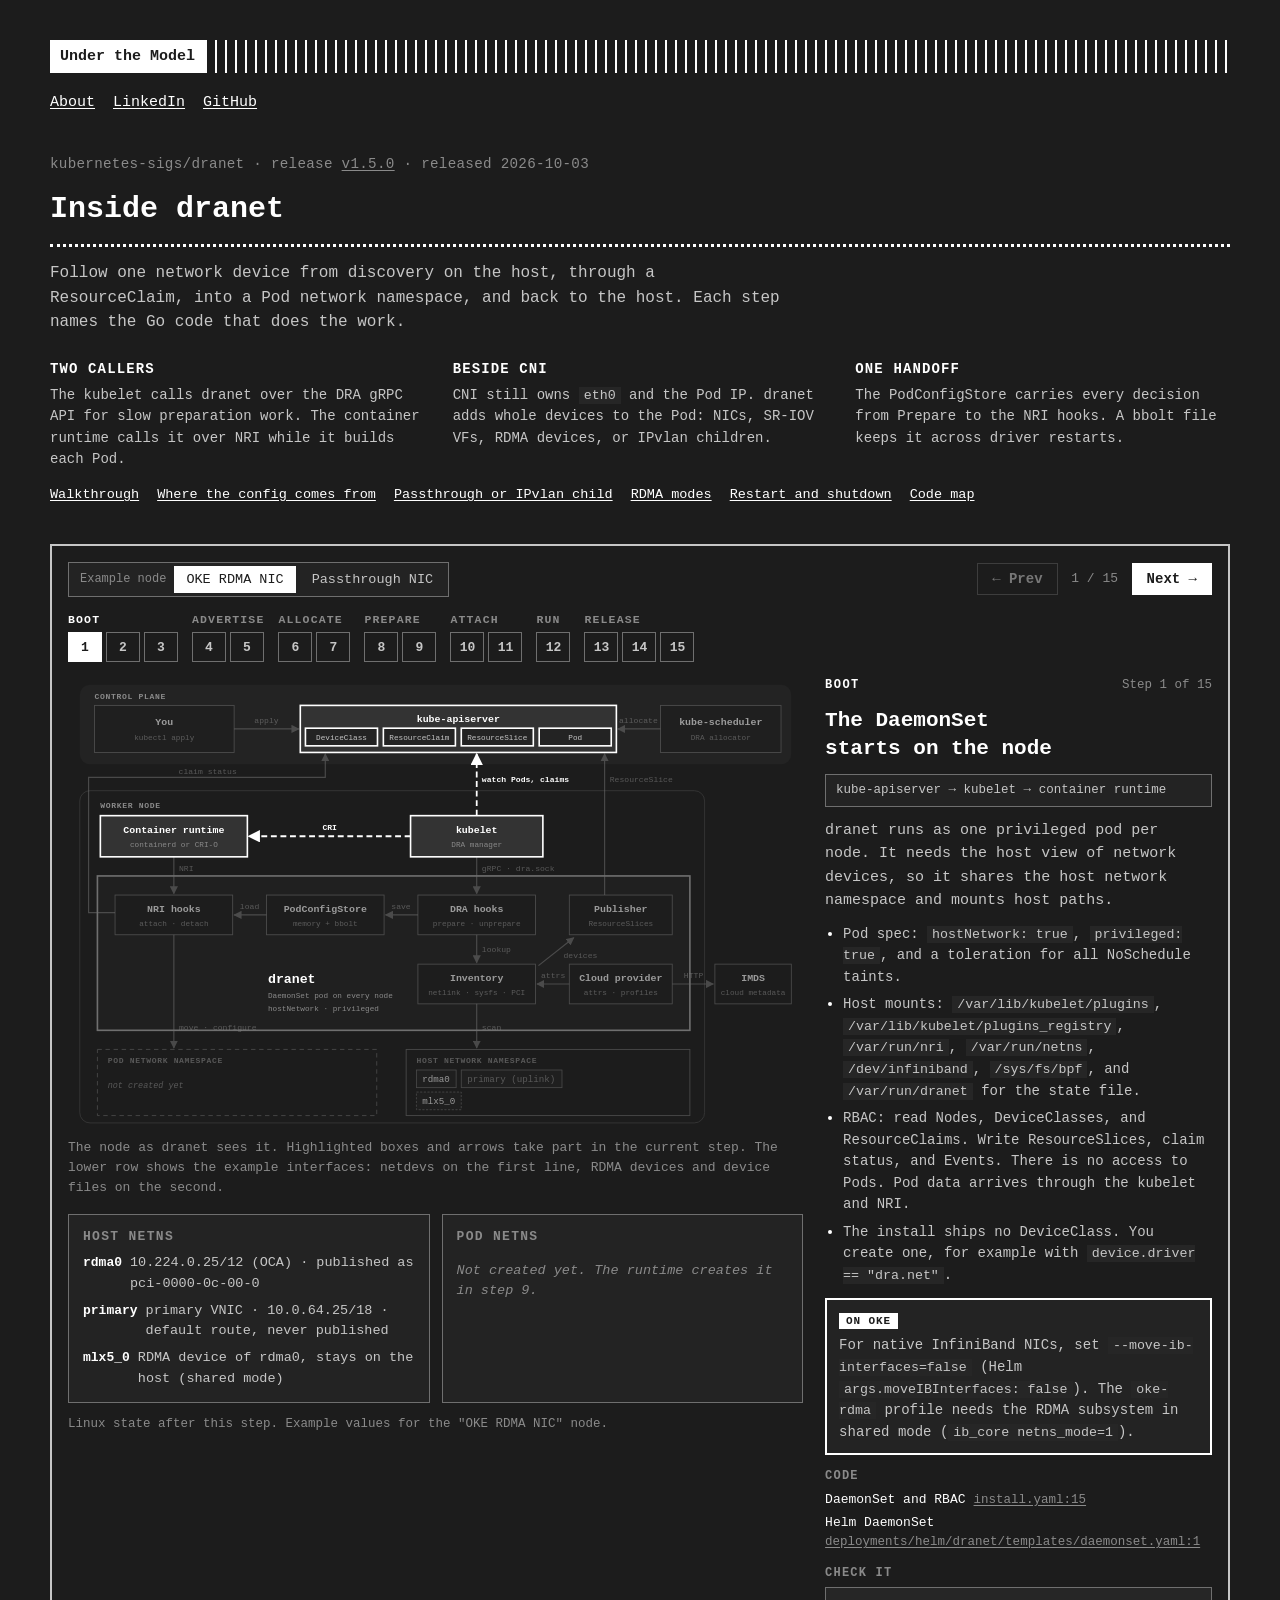
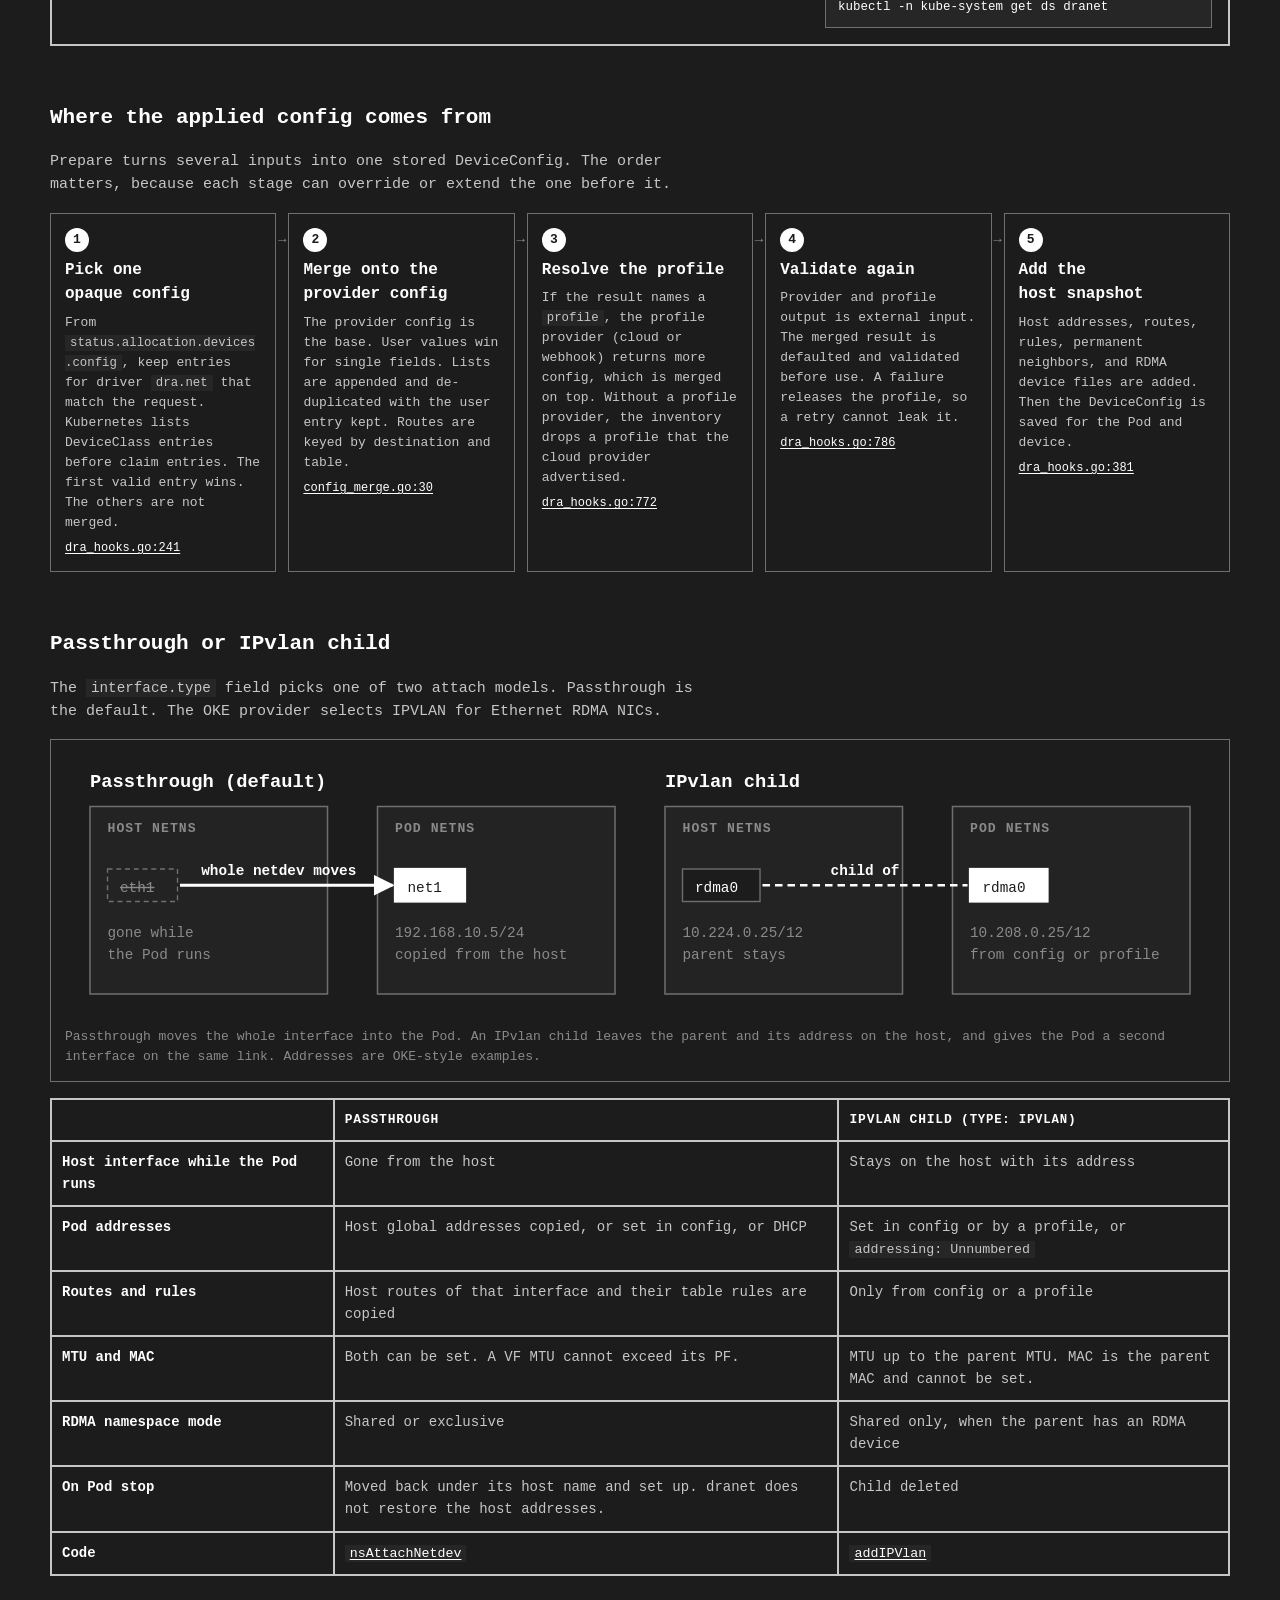
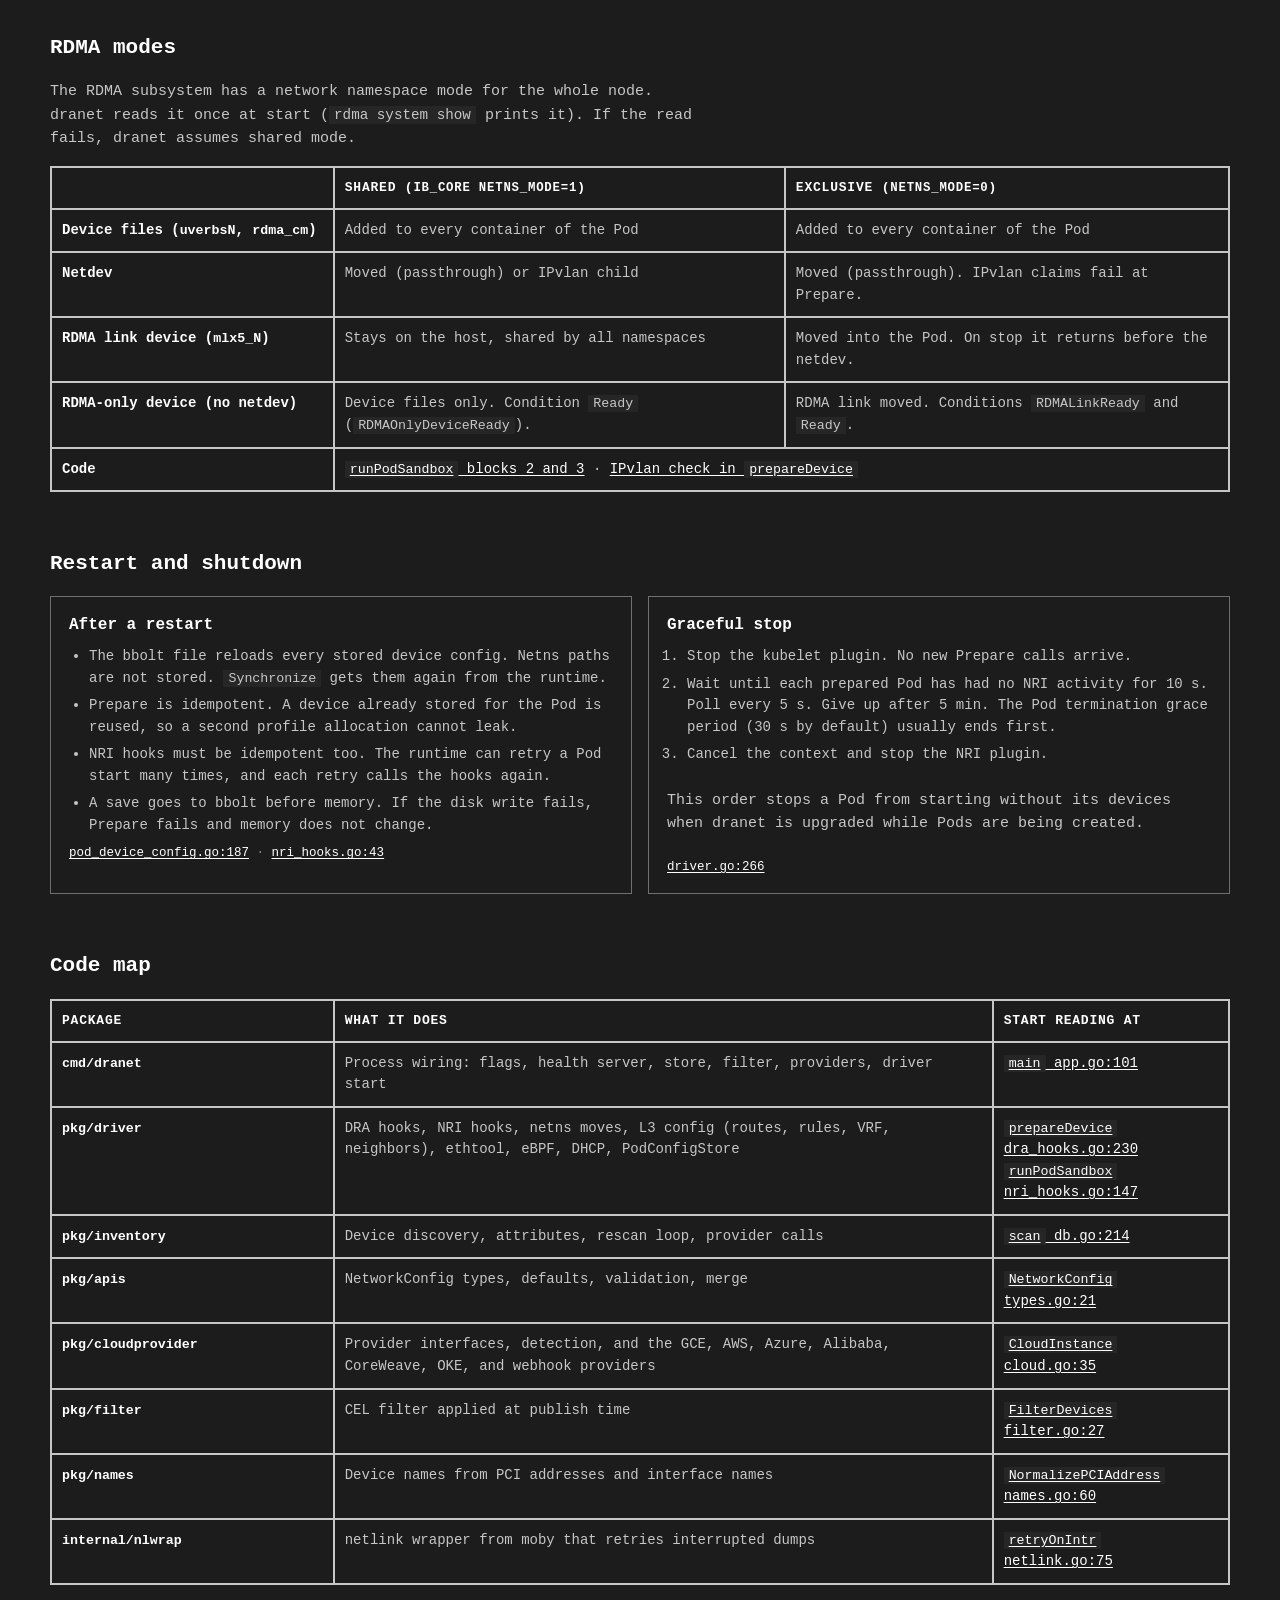
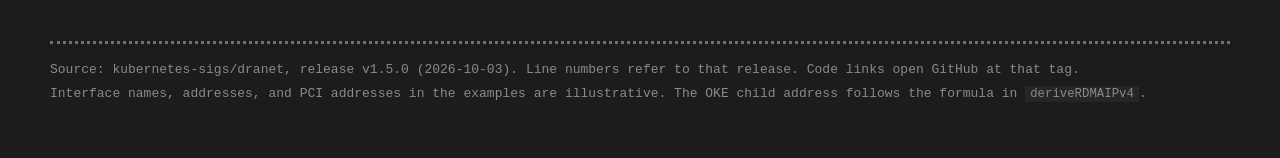
==== commit 42b48697: "Match how-dranet-works to the blog theme" ====
--- a/static/how-dranet-works/index.html
+++ b/static/how-dranet-works/index.html
@@ -2,6 +2,7 @@
 <html lang="en">
 <head>
 <meta charset="utf-8">
+<meta name="color-scheme" content="dark">
 <meta name="viewport" content="width=device-width, initial-scale=1, viewport-fit=cover">
 <meta name="description" content="A step-by-step walkthrough of how dranet discovers, allocates, attaches, and releases network devices on Kubernetes, with links to the code of each release.">
 <meta name="author" content="Oguz Pastirmaci">
@@ -14,9 +15,6 @@
 <meta property="og:image" content="https://oguzpastirmaci.com/og-image.png">
 <meta name="twitter:card" content="summary_large_image">
 <title>How dranet works | Under the Model</title>
-<link rel="preconnect" href="https://fonts.googleapis.com">
-<link rel="preconnect" href="https://fonts.gstatic.com" crossorigin>
-<link href="https://fonts.googleapis.com/css2?family=IBM+Plex+Mono:wght@400;500;600&family=IBM+Plex+Sans+Condensed:wght@500;600;700&family=IBM+Plex+Sans:ital,wght@0,400;0,500;0,600;1,400&display=swap" rel="stylesheet">
 <style>
 :root {
   --bg: #EDF0F4;
@@ -299,10 +297,93 @@
 }
 </style>
 <style>img{max-width:100%}[hidden]{display:none!important}</style>
+<style>
+/* Blog theme (terminal): one dark palette, Fira Code, square corners. */
+@font-face{font-family:"Fira Code";font-style:normal;font-weight:300 700;font-display:swap;src:url(/fonts/FiraCode-LatinExt.woff2) format("woff2");unicode-range:U+100-2BA,U+2BD-2C5,U+2C7-2CC,U+2CE-2D7,U+2DD-2FF,U+304,U+308,U+329,U+1D00-1DBF,U+1E00-1E9F,U+1EF2-1EFF,U+2020,U+20A0-20AB,U+20AD-20C0,U+2113,U+2C60-2C7F,U+A720-A7FF}
+@font-face{font-family:"Fira Code";font-style:normal;font-weight:300 700;font-display:swap;src:url(/fonts/FiraCode-Latin.woff2) format("woff2")}
+:root:root:root {
+  color-scheme: dark;
+  --bg: #1c1c1c; --surface: #1c1c1c; --surface-2: #232323;
+  --ink: #ffffff; --ink-2: #c6c6c6; --muted: #8a8a8a;
+  --line: #3d3d3d; --line-strong: #6f6f6f;
+  --accent: #ffffff; --accent-ink: #ffffff; --accent-soft: #333333; --on-accent: #1c1c1c;
+  --ready: #9fd8b4; --ready-soft: #223128;
+  --band-cp: #232323; --band-node: #1c1c1c; --band-dranet: #202020; --code-bg: #262626;
+  --shadow: none;
+  --font-sans: "Fira Code", Monaco, Consolas, "Ubuntu Mono", monospace;
+  --font-cond: "Fira Code", Monaco, Consolas, "Ubuntu Mono", monospace;
+  --font-mono: "Fira Code", Monaco, Consolas, "Ubuntu Mono", monospace;
+}
+body { font-size: 15px; line-height: 1.54; color: var(--ink-2); font-variant-ligatures: none; }
+*, *::before, *::after { border-radius: 0 !important; }
+.pipeline li::before { border-radius: 50% !important; }
+code, .mono { font-size: .95em; }
+a { color: var(--ink); }
+.wrap { max-width: 1180px; }
+.site-header { padding-block: 40px 0; display: grid; gap: 18px; }
+.site-logo { display: flex; }
+.site-logo a { flex: none; background: var(--accent); color: var(--bg); font-weight: 700; padding: 5px 10px; text-decoration: none; }
+.site-logo::after { content: ""; flex: 1; background: repeating-linear-gradient(90deg, var(--accent), var(--accent) 2px, transparent 0, transparent 10px); }
+.site-nav { display: flex; flex-wrap: wrap; gap: 6px 18px; }
+.hero { padding-block: 40px 20px; gap: 14px; }
+.hero h1 { font-size: clamp(24px, 3vw, 30px); line-height: 1.3; letter-spacing: 0; padding-bottom: 15px; border-bottom: 3px dotted var(--accent); }
+.hero h1 span { color: inherit; }
+.lede { font-size: 16px; max-width: 76ch; }
+.facts3 { border-top: 0; padding-top: 0; }
+.facts3 h2 { font-size: 14px; color: var(--ink); }
+.facts3 p, .card ul.facts li, .panel ul, .panel ol { font-size: 14px; }
+.toc a { color: var(--ink); border-bottom: 0; text-decoration: underline; }
+.player { border: 2px solid var(--ink-2); padding: 16px; }
+.toolbar h2, section.ref > h2 { font-size: 21px; font-weight: 700; }
+.seg, .state .ns-col, .oke, pre, .who, .panel, .pipeline li, .fig { border-color: var(--line-strong); }
+.seg button[aria-checked="true"] { background: var(--accent); color: var(--on-accent); border-color: var(--accent); box-shadow: none; }
+.btn { background: transparent; }
+.dot { background: transparent; }
+.card h3 { font-size: 21px; line-height: 1.3; font-weight: 700; }
+.card .lead { font-size: 15px; }
+.card-phase, .phase.current .phase-name { color: var(--ink); }
+.oke.hot { background: var(--surface-2); border: 2px solid var(--accent); }
+.pipeline h3, .panel h3 { font-size: 16px; font-weight: 700; }
+.pipeline p { font-size: 13px; }
+.table-scroll { border: 0; }
+table { font-size: 14px; }
+th, td { border: 2px solid var(--ink-2); padding: 10px; }
+tr:last-child td { border-bottom: 2px solid var(--ink-2); }
+thead th { background: transparent; text-transform: uppercase; letter-spacing: .06em; font-size: 13px; font-family: var(--font-sans); }
+footer { border-top: 3px dotted var(--line-strong); }
+.badge.new { background: var(--accent); color: var(--on-accent); }
+/* Diagram: the mono font is wider, so labels are smaller. */
+.map .n-title { font-size: 13.5px; font-weight: 700; }
+.map .n-sub { font-size: 10.5px; }
+.map .tag text { font-size: 10.5px; }
+.map .edge text { font-size: 11px; }
+.map .transit text { font-size: 10.5px; }
+.map .dr-title { font-size: 18px; }
+.map .dr-sub { font-size: 10.5px; }
+.map .band-label, .map .ns-label { font-size: 11px; letter-spacing: .08em; }
+.map .box, .map .chip rect { rx: 0; }
+.map .node.on .box { fill: var(--accent-soft); }
+.map .node.on .tag .box { fill: var(--surface-2); }
+.map .node .tag.on .box { fill: var(--accent); stroke: var(--accent); }
+.map .dim { opacity: .55; }
+.map .grp .box { stroke: var(--line-strong); stroke-opacity: 1; }
+.map .chip.new rect { fill: var(--accent); }
+.map .chip.new text { fill: var(--on-accent); }
+.map .ns-note { font-size: 11.5px; }
+.cmp .t { font-size: 15px; font-weight: 700; }
+.cmp .al, .cmp .note, .cmp .note.mono, .cmp .mono { font-size: 11.5px; }
+.cmp .lbl { font-size: 10.5px; letter-spacing: .08em; }
+.cmp .box, .cmp .chip { rx: 0; }
+.cmp .chip.new { fill: var(--accent); }
+.cmp .chip.new + text { fill: var(--on-accent); }
+</style>
 </head>
 <body>
+<div class="site-header wrap">
+  <div class="site-logo"><a href="/">Under the Model</a></div>
+  <nav class="site-nav" aria-label="Site"><a href="/about/">About</a><a href="https://www.linkedin.com/in/oguzpastirmaci/" target="_blank" rel="noopener">LinkedIn</a><a href="https://github.com/OguzPastirmaci" target="_blank" rel="noopener">GitHub</a></nav>
+</div>
 <header class="hero wrap">
-  <p class="eyebrow"><a href="/">&larr; Under the Model</a> · Oguz Pastirmaci</p>
   <p class="eyebrow mono">kubernetes-sigs/dranet · release <a href="https://github.com/kubernetes-sigs/dranet/tree/v1.5.0" target="_blank" rel="noopener">v1.5.0</a> · released 2026-10-03</p>
   <h1>Inside <span>dranet</span></h1>
   <p class="lede">Follow one network device from discovery on the host, through a ResourceClaim, into a Pod network namespace, and back to the host. Each step names the Go code that does the work.</p>
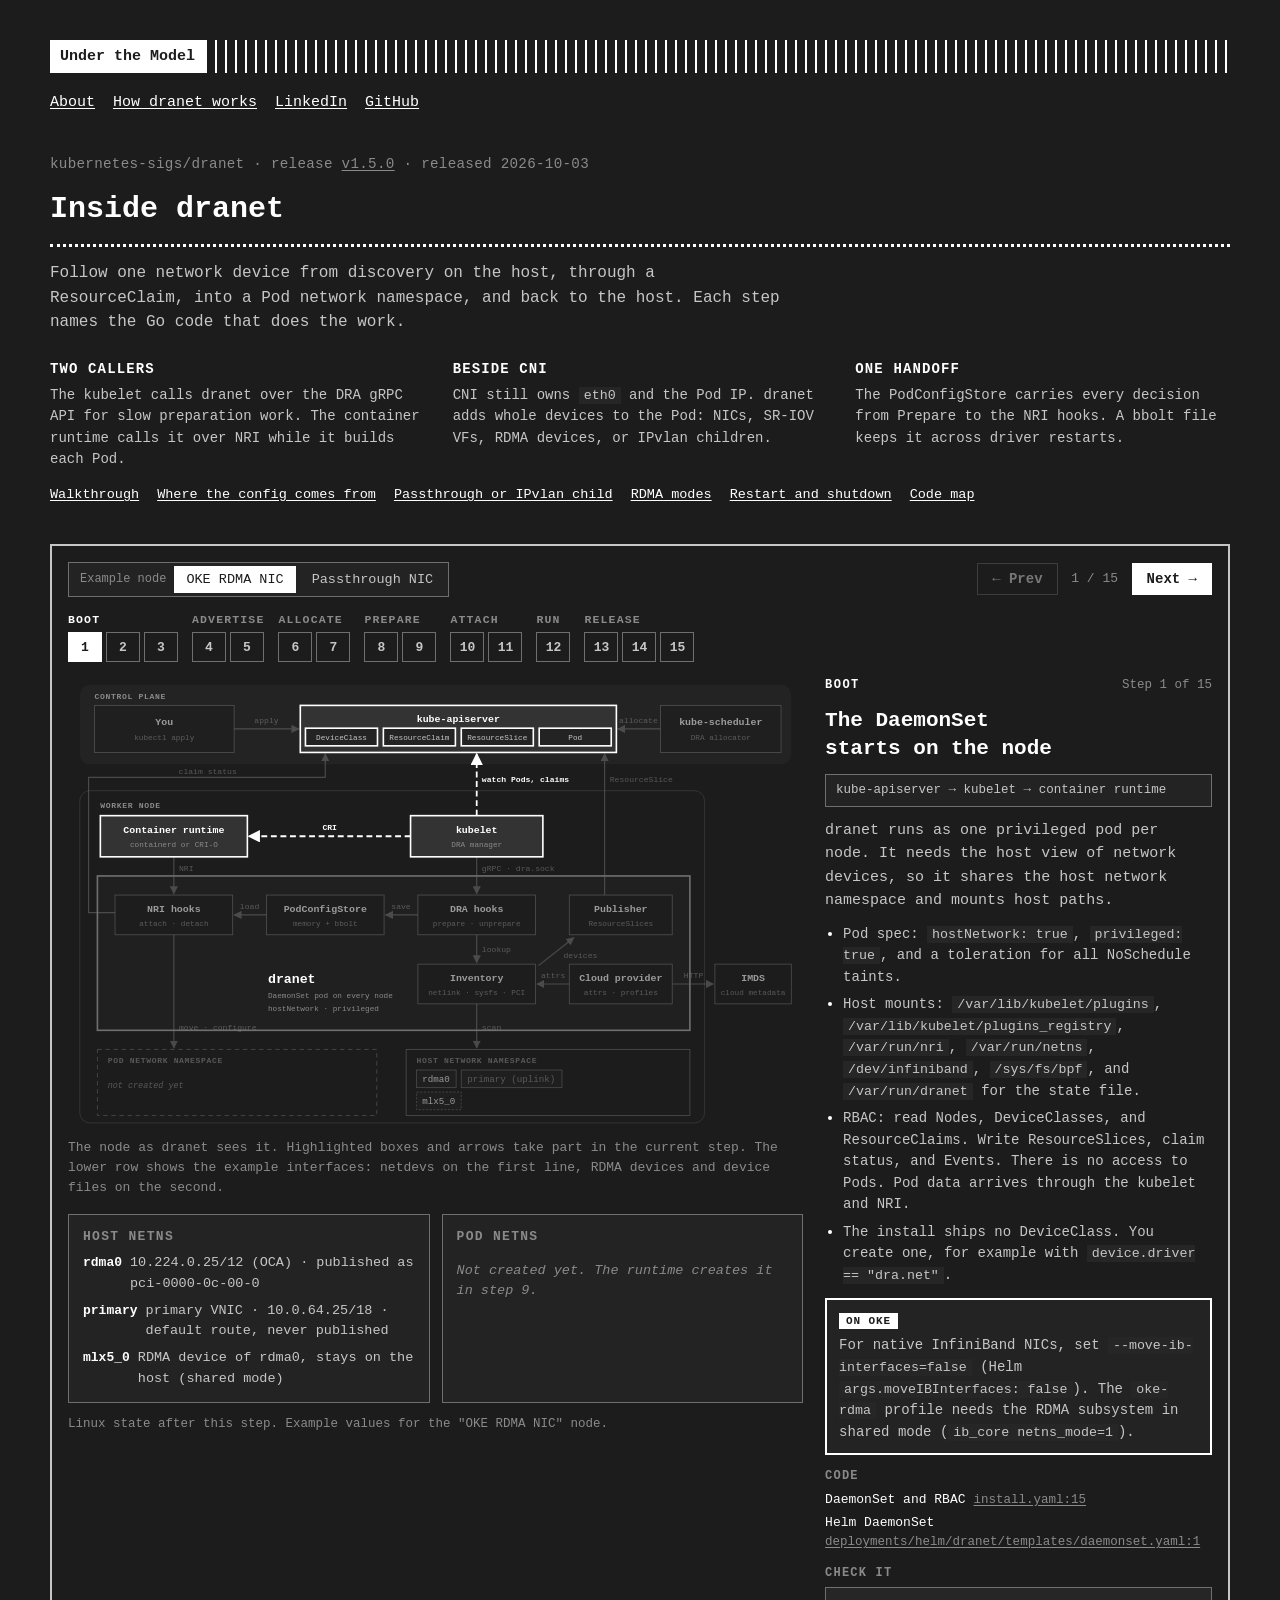
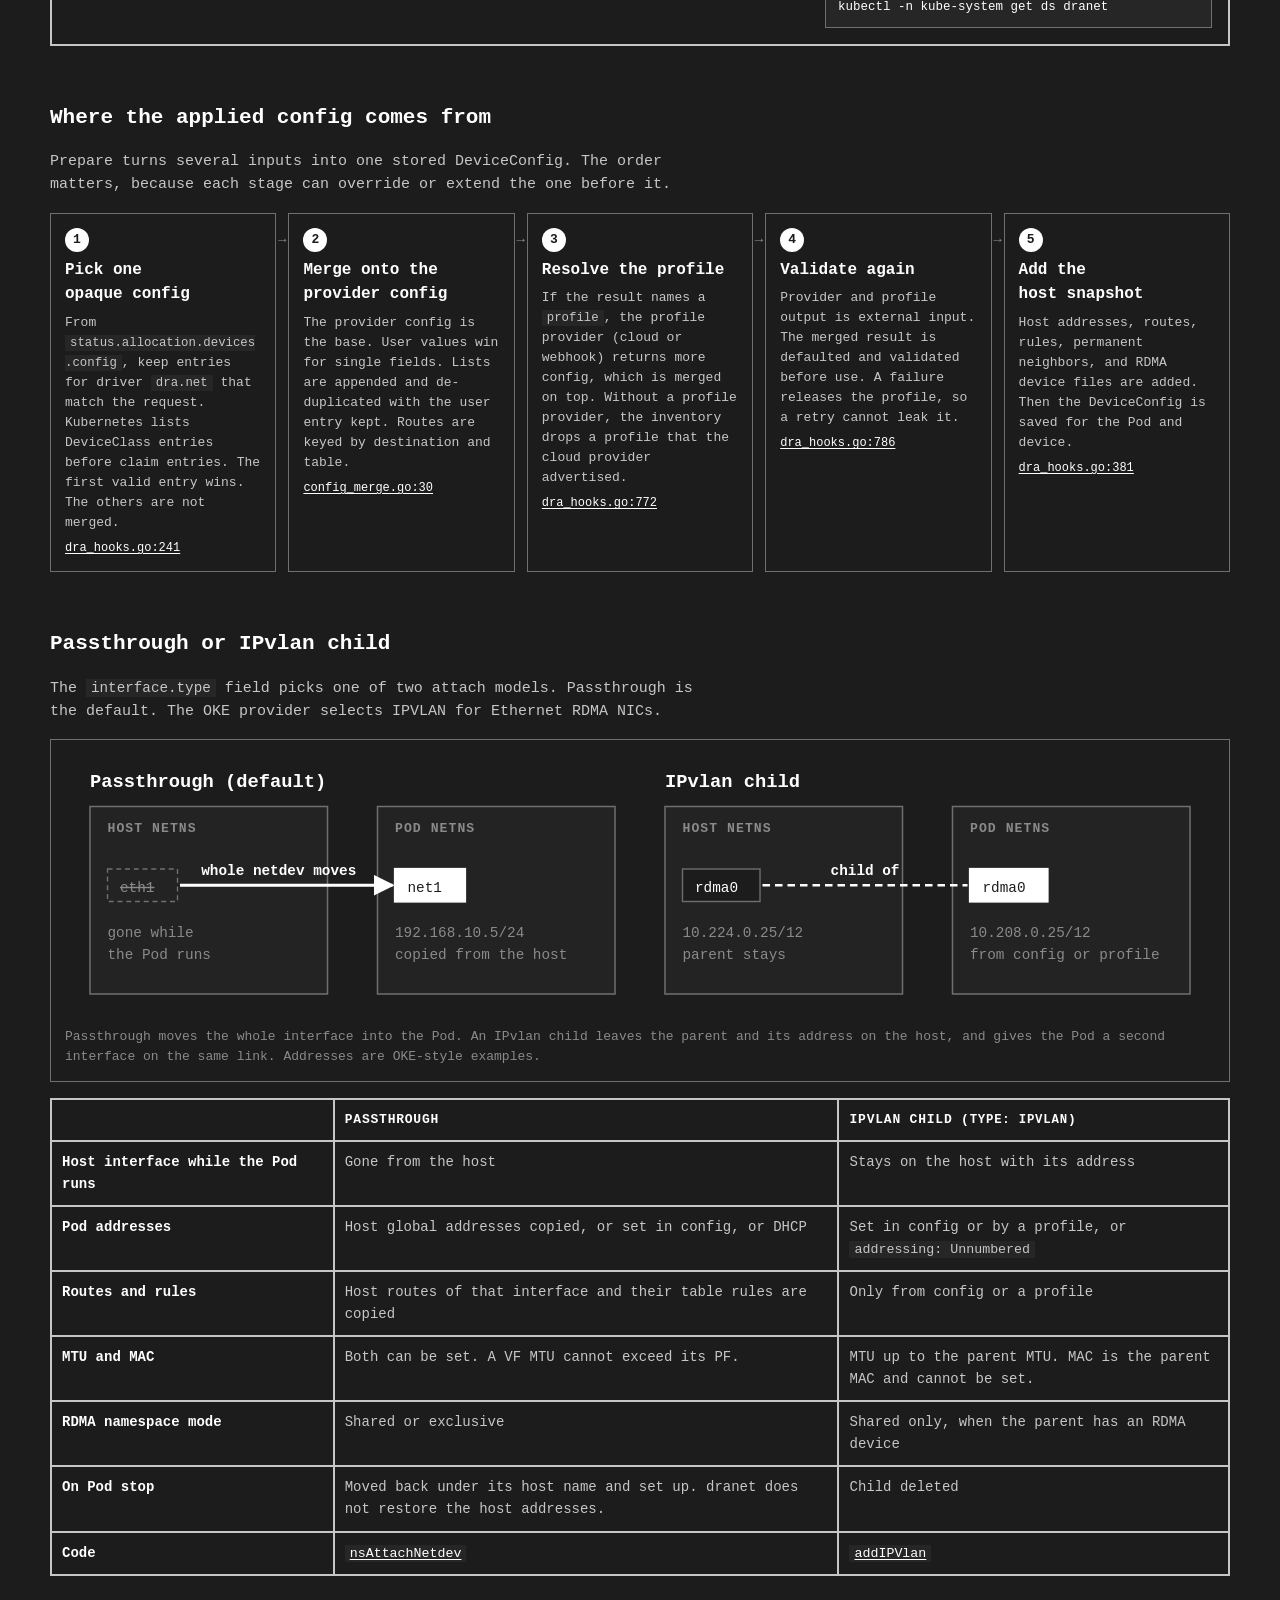
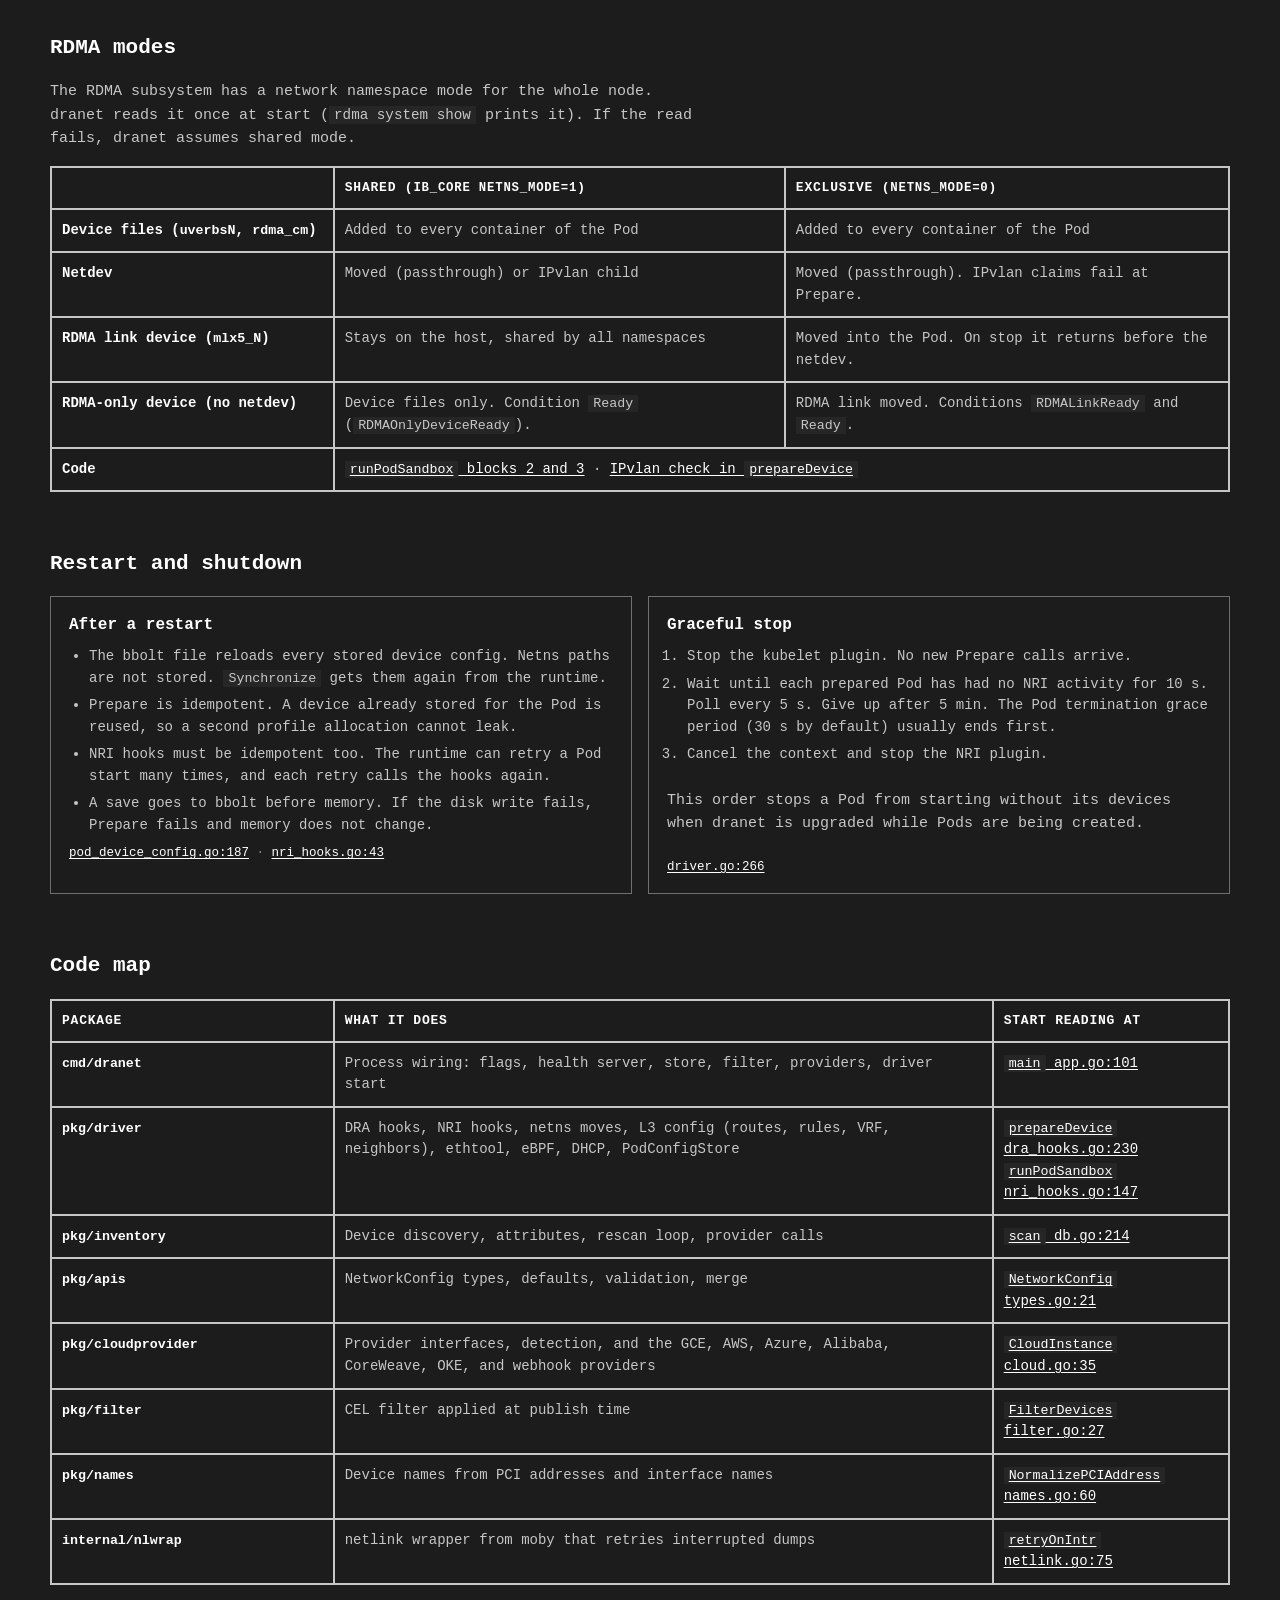
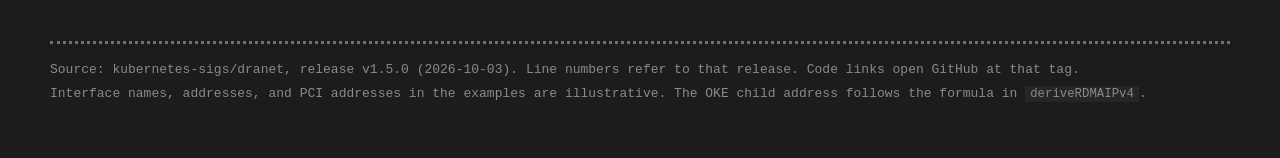
==== commit 8ea2fd41: "Add menu entry for how-dranet-works" ====
--- a/static/how-dranet-works/index.html
+++ b/static/how-dranet-works/index.html
@@ -381,7 +381,7 @@
 <body>
 <div class="site-header wrap">
   <div class="site-logo"><a href="/">Under the Model</a></div>
-  <nav class="site-nav" aria-label="Site"><a href="/about/">About</a><a href="https://www.linkedin.com/in/oguzpastirmaci/" target="_blank" rel="noopener">LinkedIn</a><a href="https://github.com/OguzPastirmaci" target="_blank" rel="noopener">GitHub</a></nav>
+  <nav class="site-nav" aria-label="Site"><a href="/about/">About</a><a href="/how-dranet-works/">How dranet works</a><a href="https://www.linkedin.com/in/oguzpastirmaci/" target="_blank" rel="noopener">LinkedIn</a><a href="https://github.com/OguzPastirmaci" target="_blank" rel="noopener">GitHub</a></nav>
 </div>
 <header class="hero wrap">
   <p class="eyebrow mono">kubernetes-sigs/dranet · release <a href="https://github.com/kubernetes-sigs/dranet/tree/v1.5.0" target="_blank" rel="noopener">v1.5.0</a> · released 2026-10-03</p>
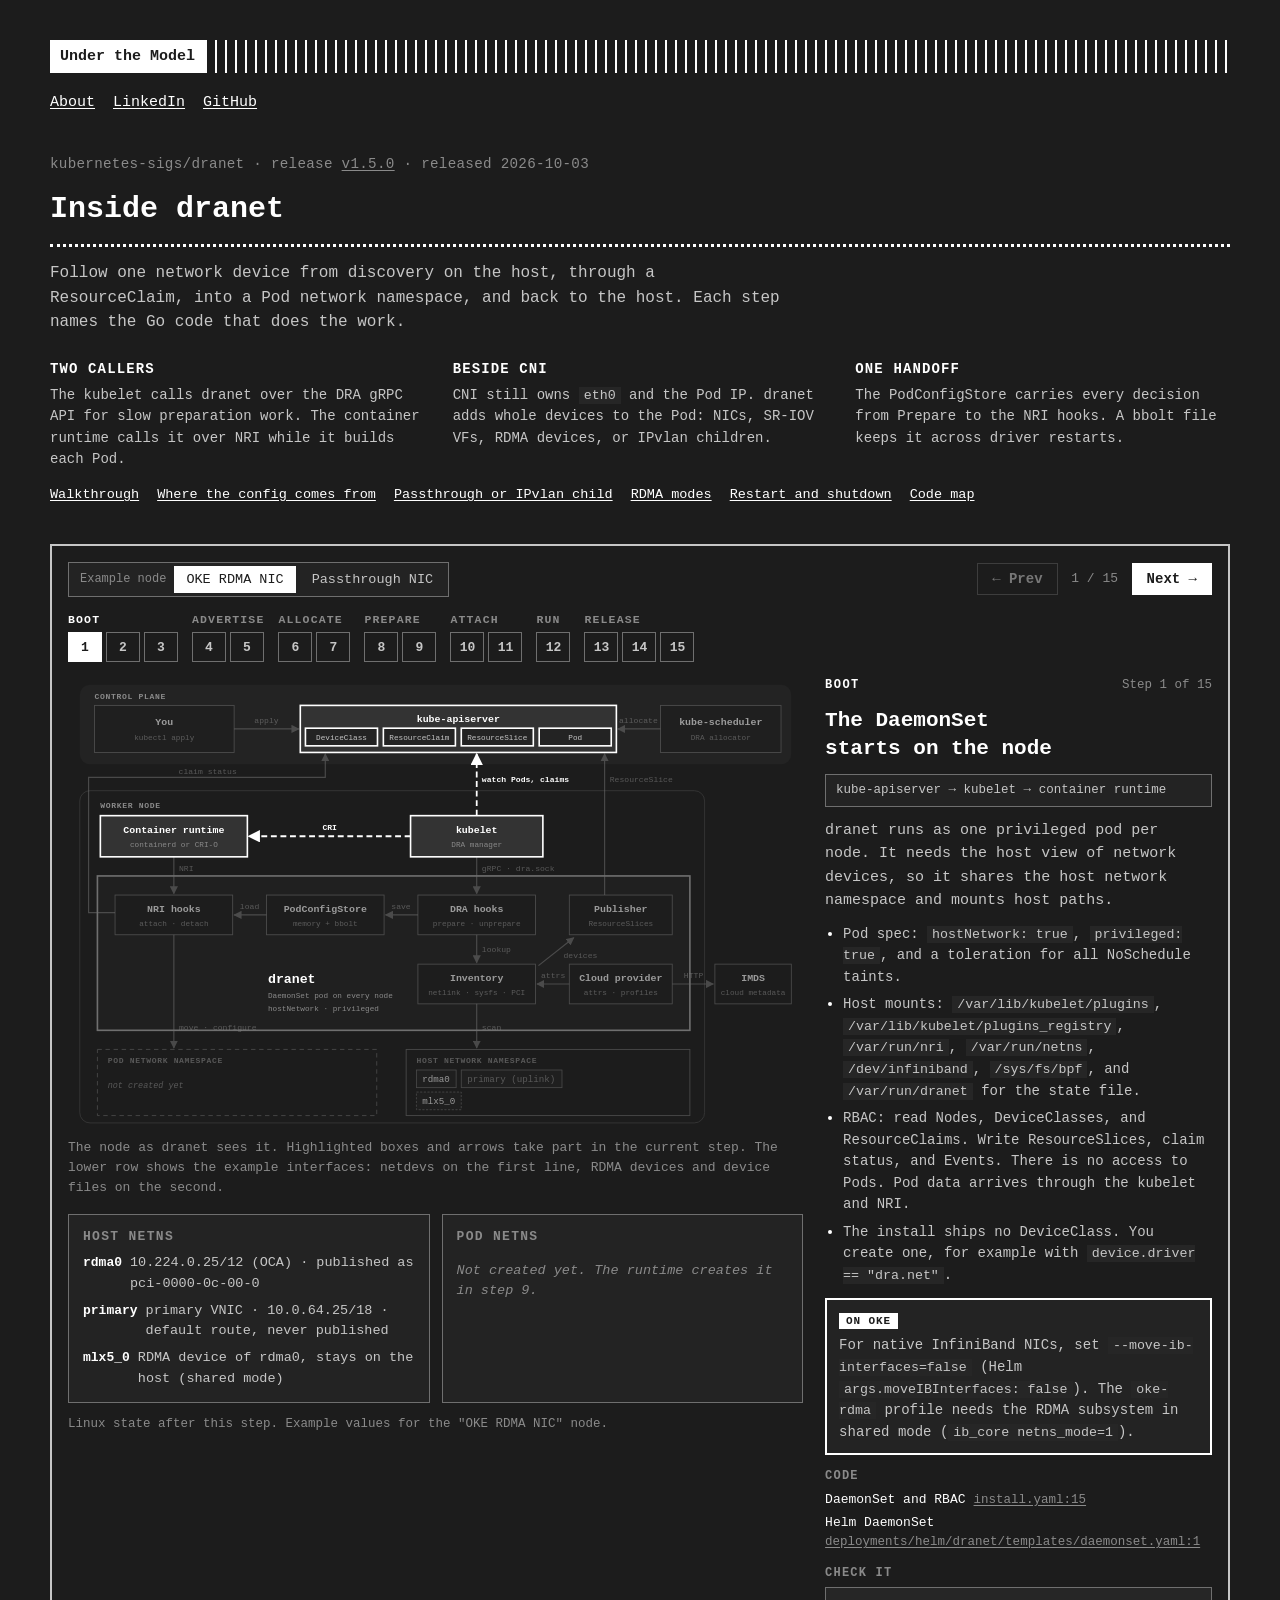
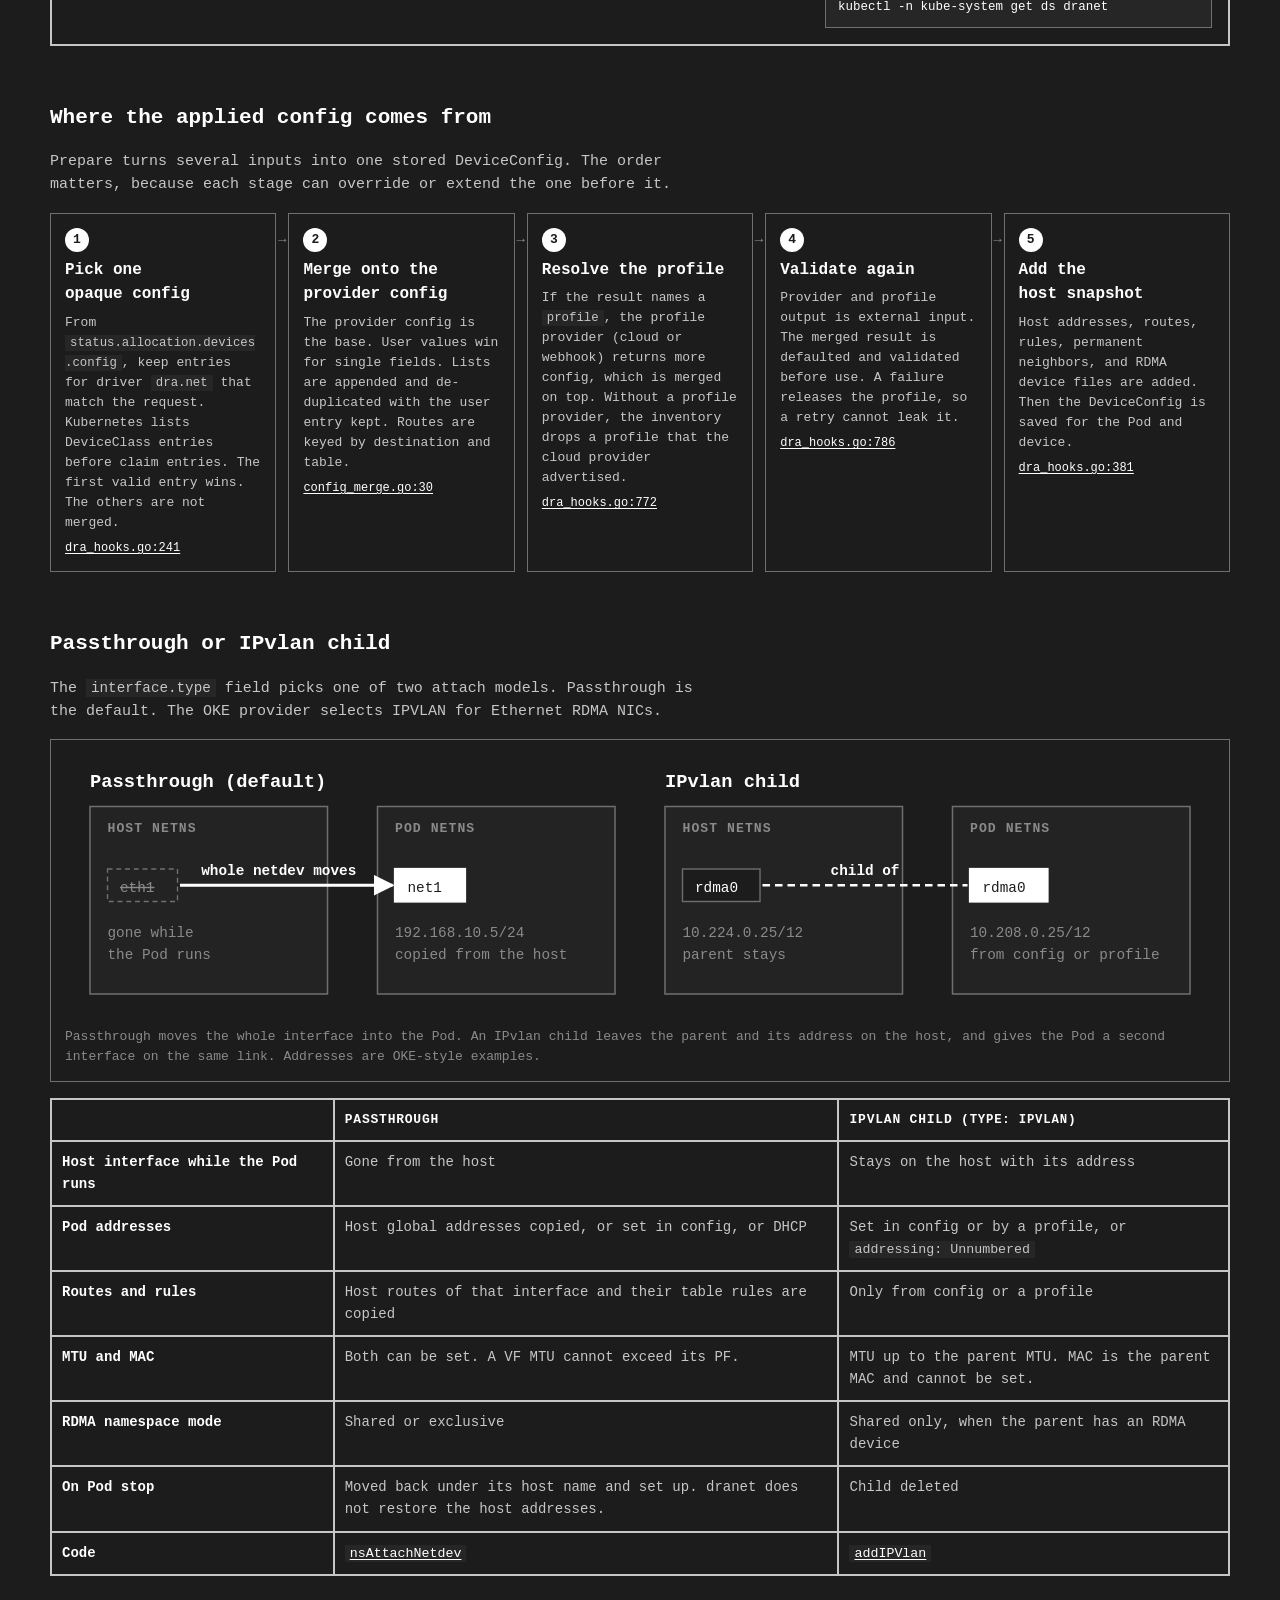
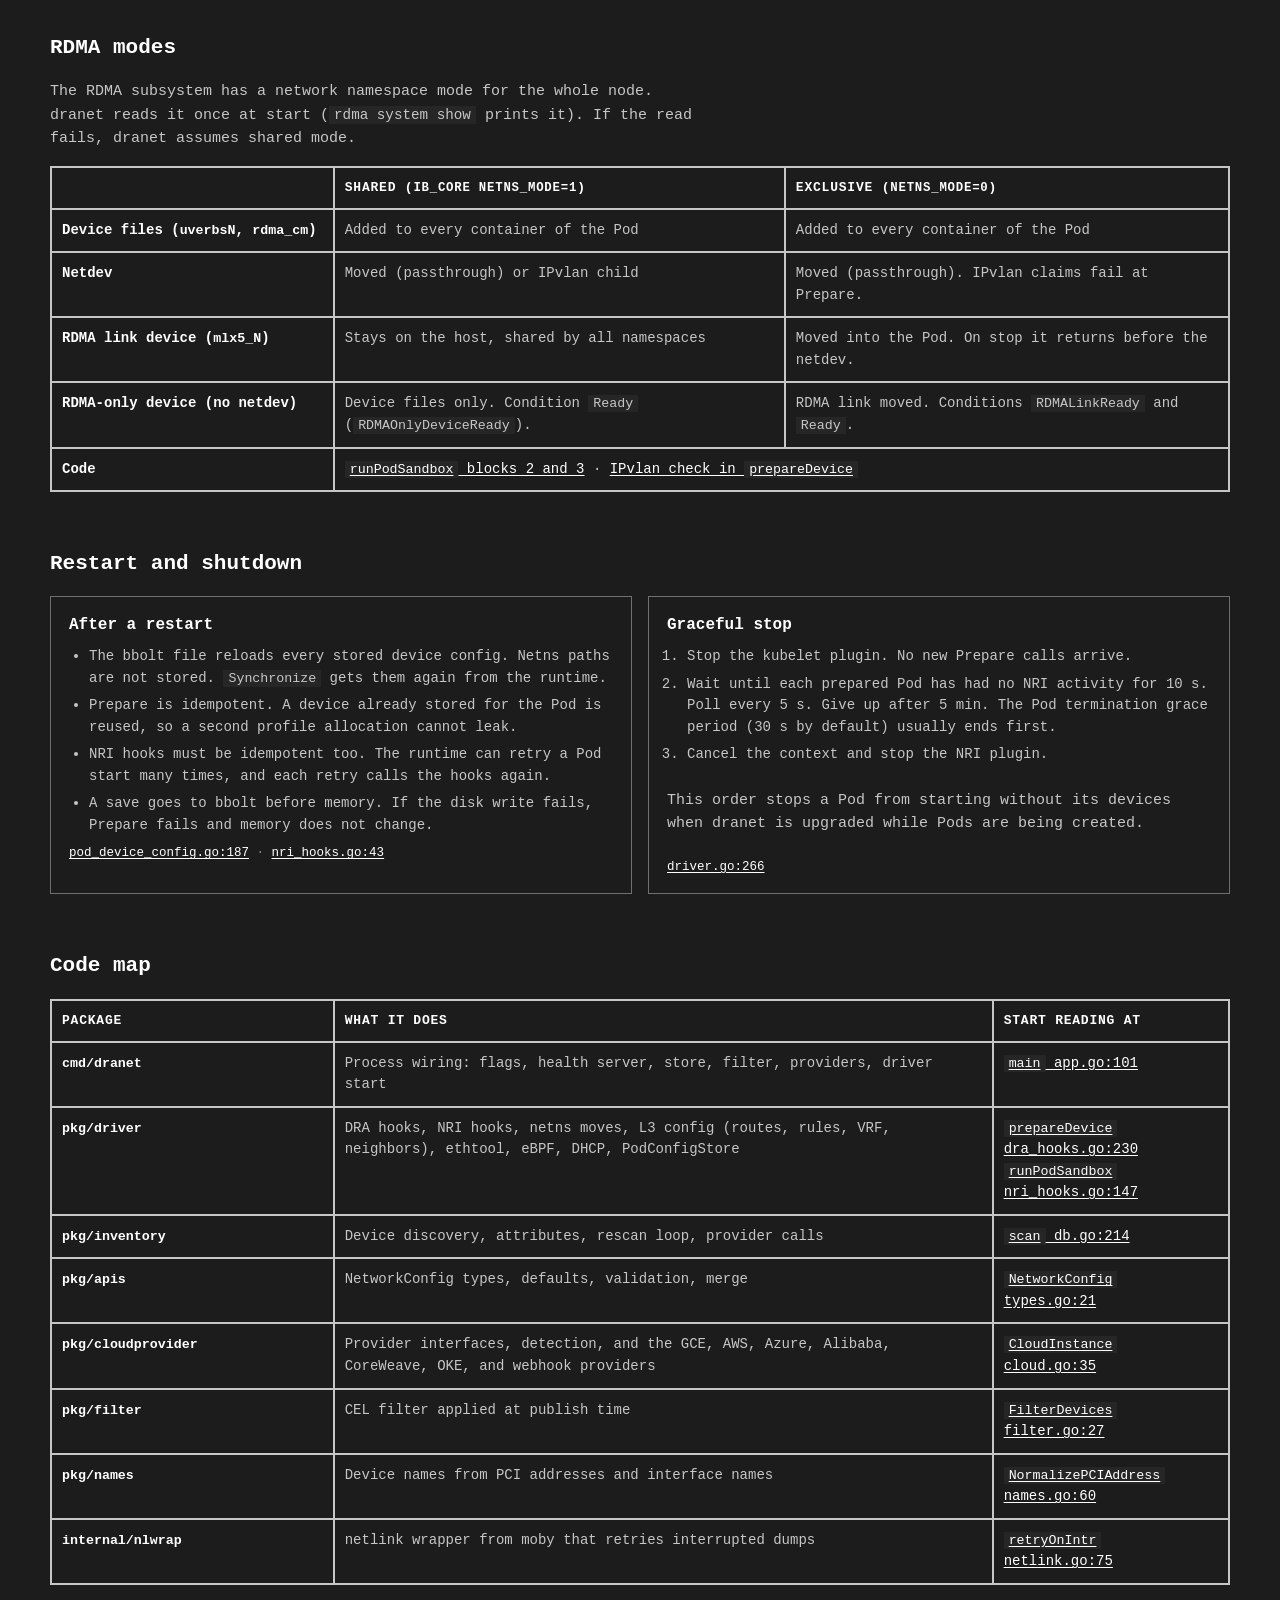
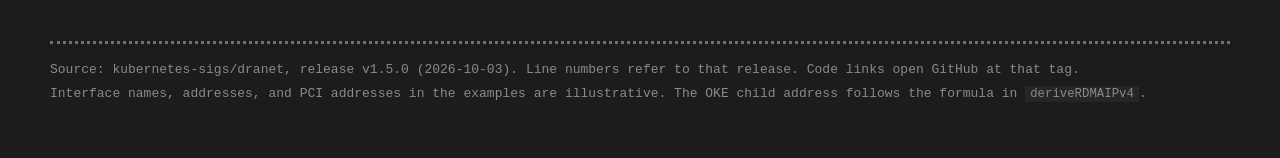
==== commit c890074a: "Remove menu entry for how-dranet-works" ====
--- a/static/how-dranet-works/index.html
+++ b/static/how-dranet-works/index.html
@@ -381,7 +381,7 @@
 <body>
 <div class="site-header wrap">
   <div class="site-logo"><a href="/">Under the Model</a></div>
-  <nav class="site-nav" aria-label="Site"><a href="/about/">About</a><a href="/how-dranet-works/">How dranet works</a><a href="https://www.linkedin.com/in/oguzpastirmaci/" target="_blank" rel="noopener">LinkedIn</a><a href="https://github.com/OguzPastirmaci" target="_blank" rel="noopener">GitHub</a></nav>
+  <nav class="site-nav" aria-label="Site"><a href="/about/">About</a><a href="https://www.linkedin.com/in/oguzpastirmaci/" target="_blank" rel="noopener">LinkedIn</a><a href="https://github.com/OguzPastirmaci" target="_blank" rel="noopener">GitHub</a></nav>
 </div>
 <header class="hero wrap">
   <p class="eyebrow mono">kubernetes-sigs/dranet · release <a href="https://github.com/kubernetes-sigs/dranet/tree/v1.5.0" target="_blank" rel="noopener">v1.5.0</a> · released 2026-10-03</p>
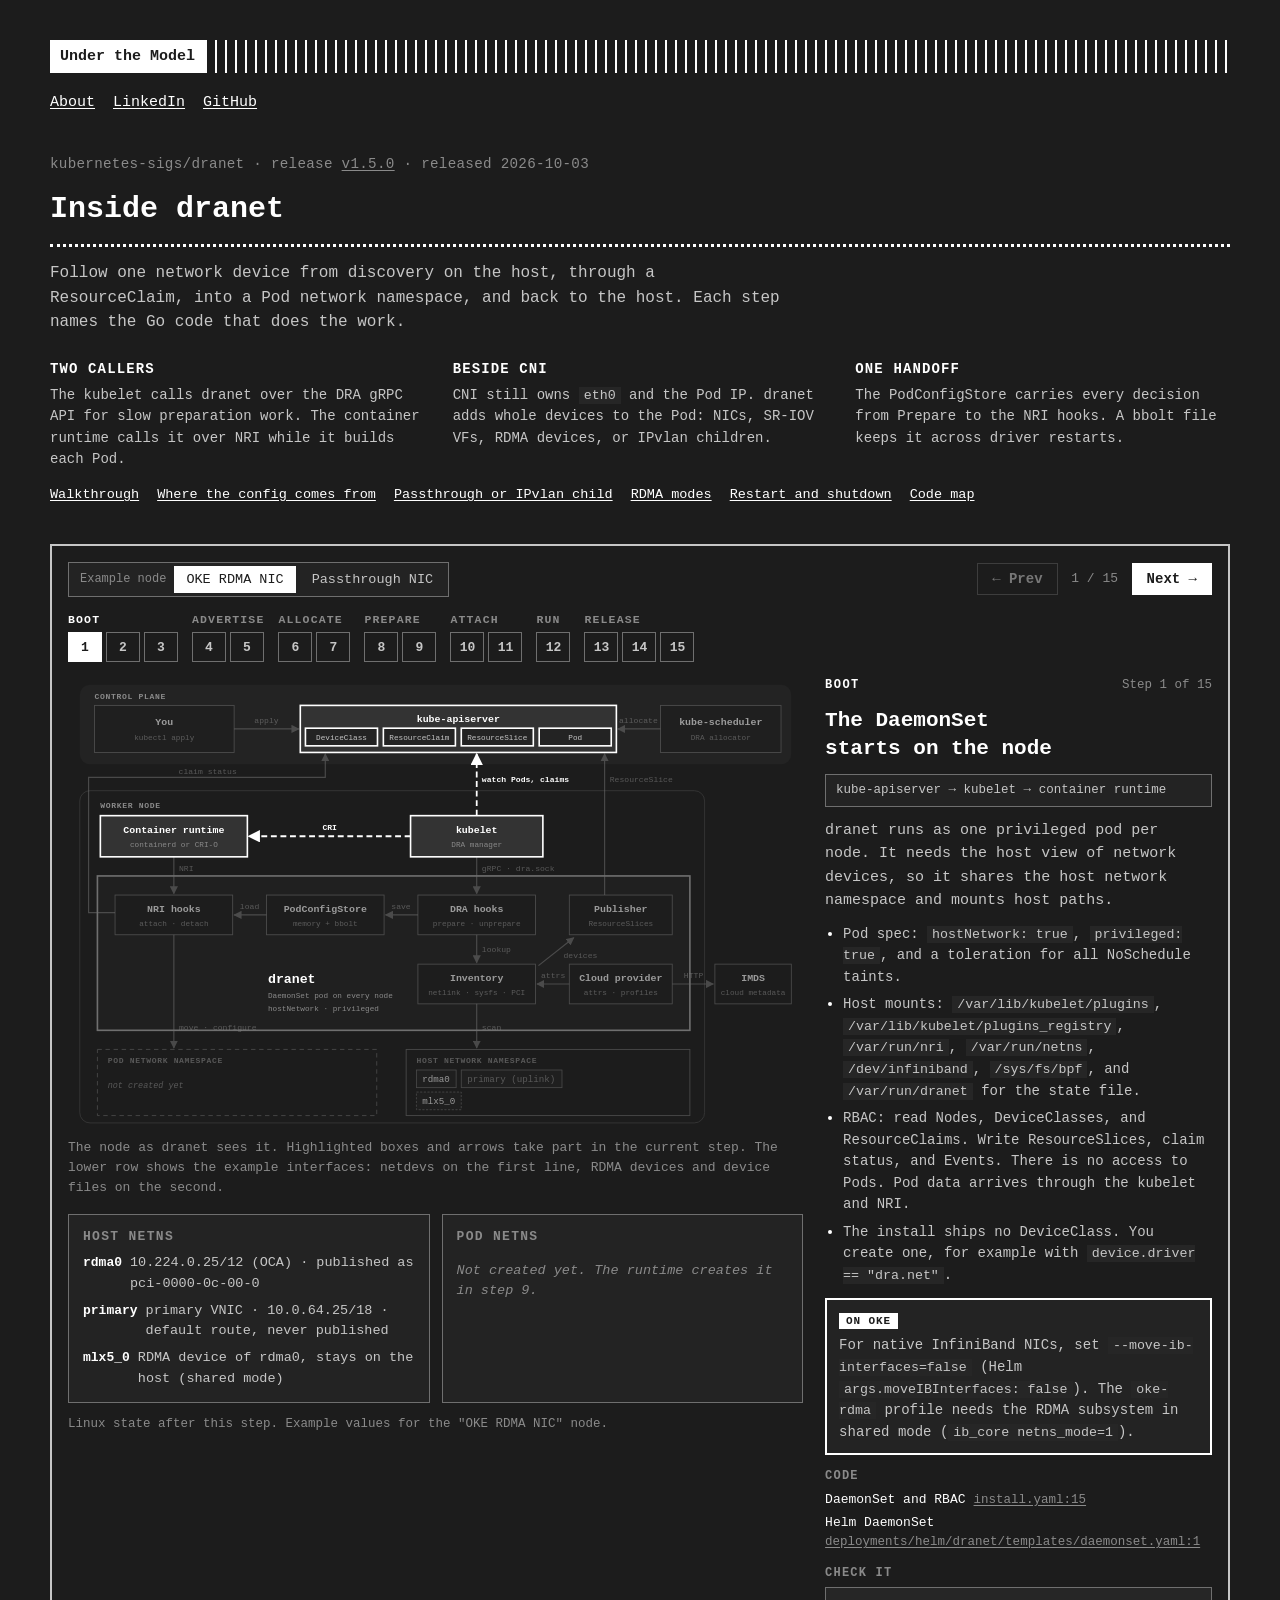
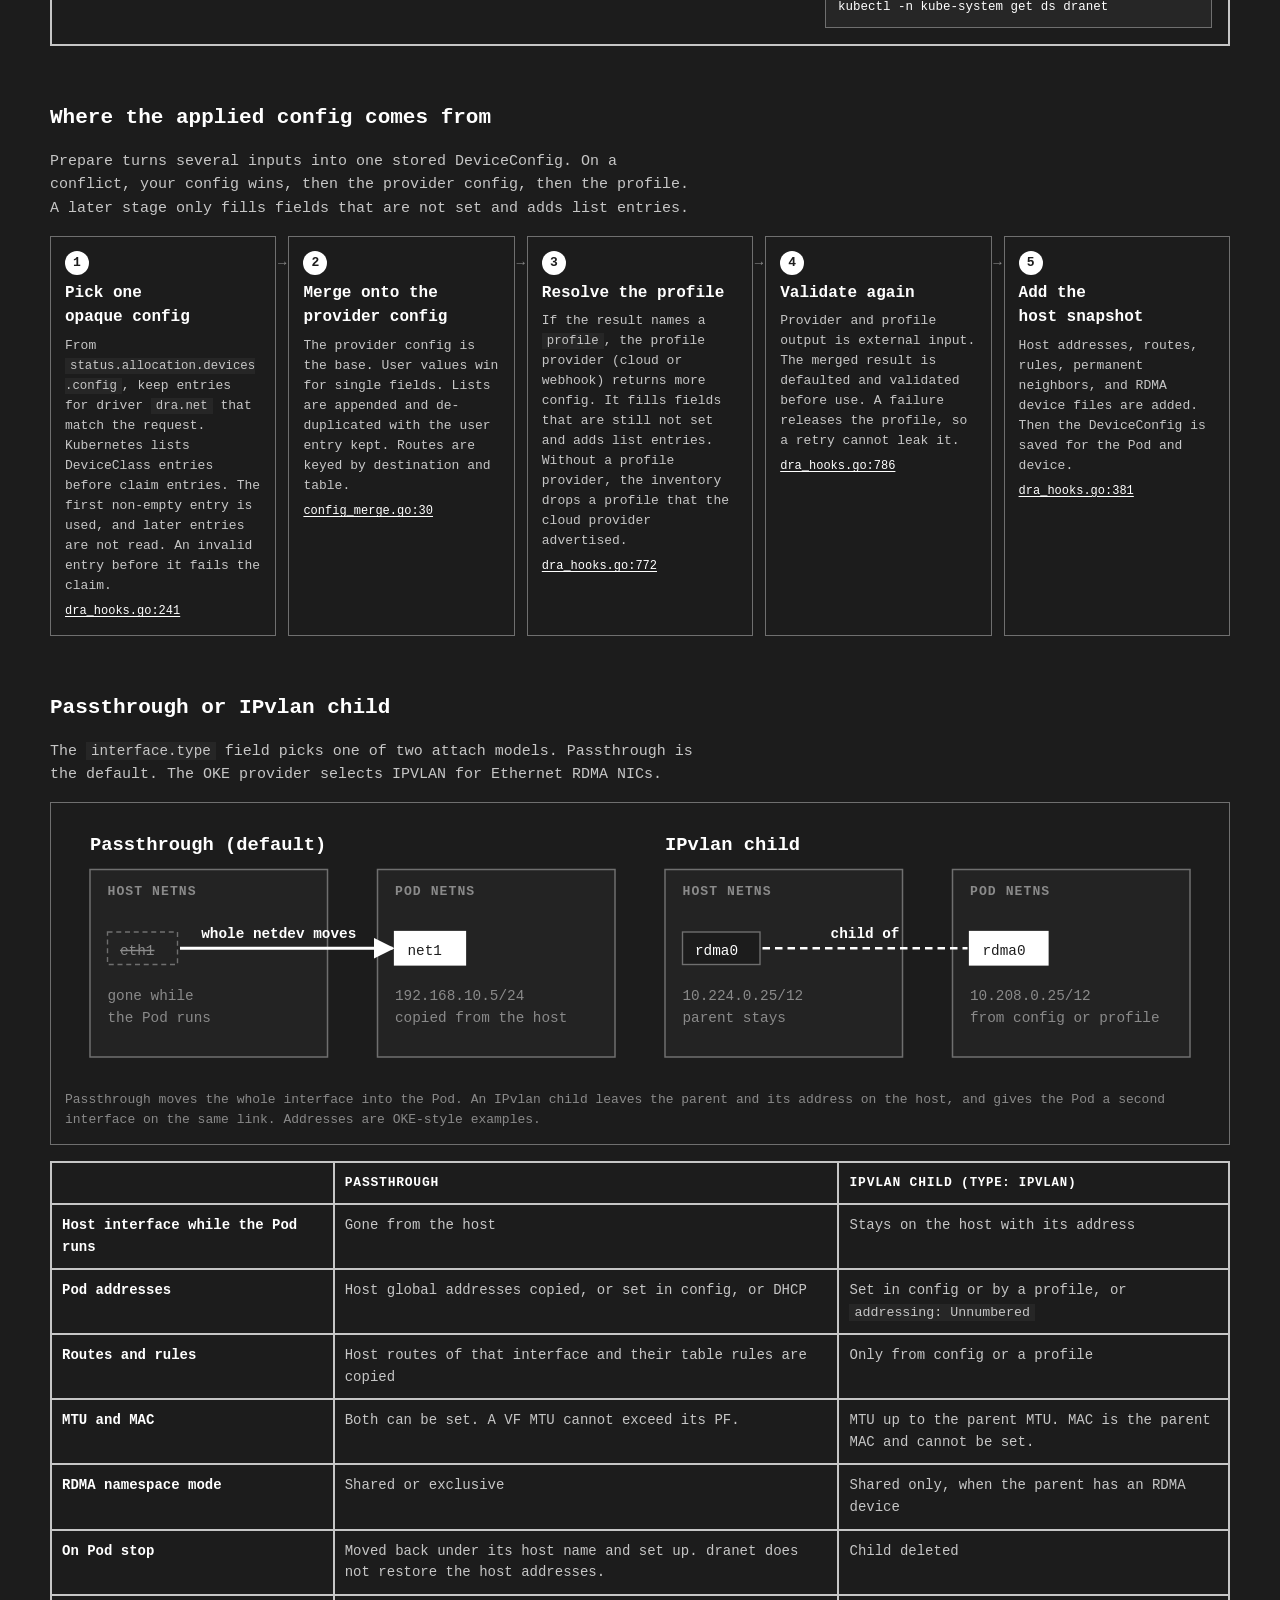
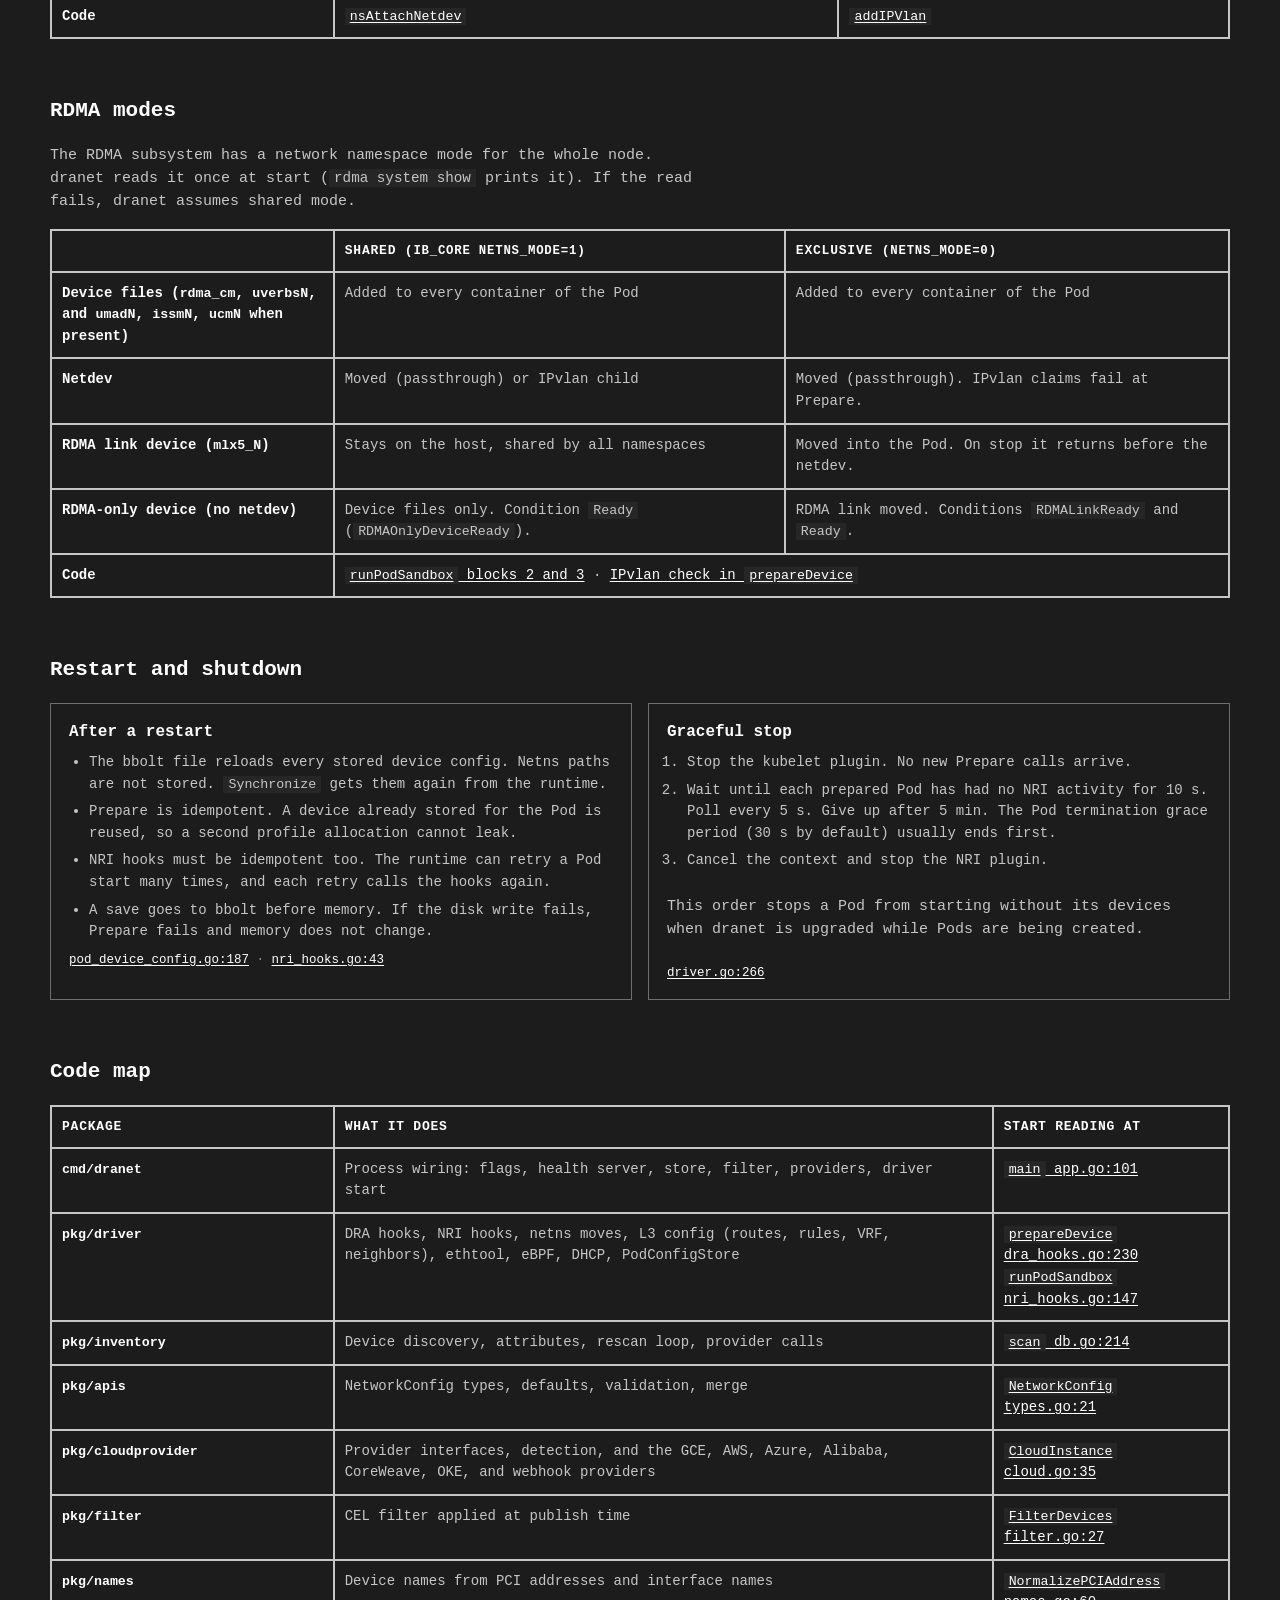
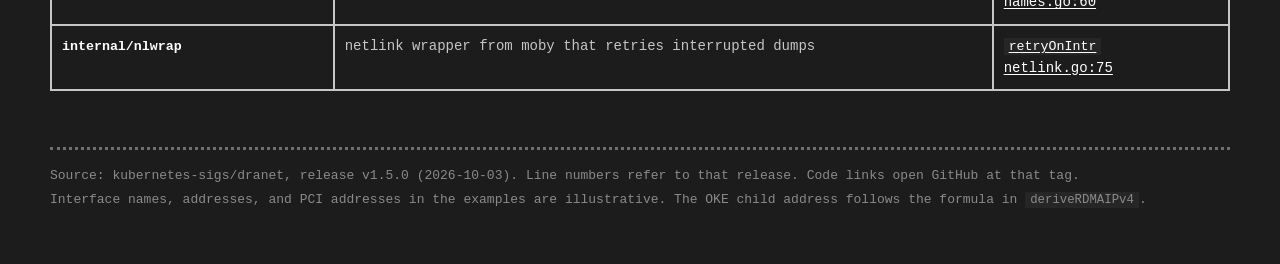
==== commit 67b8190e: "Fix review findings on how-dranet-works Corrects config precedence, sample values, and RDMA device f" ====
--- a/static/how-dranet-works/index.html
+++ b/static/how-dranet-works/index.html
@@ -377,6 +377,7 @@
 .cmp .chip.new { fill: var(--accent); }
 .cmp .chip.new + text { fill: var(--on-accent); }
 </style>
+<script data-goatcounter="https://oguzpastirmaci.goatcounter.com/count" async src="//gc.zgo.at/count.js"></script>
 </head>
 <body>
 <div class="site-header wrap">
@@ -509,11 +510,11 @@
 
   <section class="ref" id="config">
     <h2>Where the applied config comes from</h2>
-    <p>Prepare turns several inputs into one stored DeviceConfig. The order matters, because each stage can override or extend the one before it.</p>
+    <p>Prepare turns several inputs into one stored DeviceConfig. On a conflict, your config wins, then the provider config, then the profile. A later stage only fills fields that are not set and adds list entries.</p>
     <ol class="pipeline">
       <li>
         <h3>Pick one opaque config</h3>
-        <p>From <code>status.allocation.devices.config</code>, keep entries for driver <code>dra.net</code> that match the request. Kubernetes lists DeviceClass entries before claim entries. The first valid entry wins. The others are not merged.</p>
+        <p>From <code>status.allocation.devices.config</code>, keep entries for driver <code>dra.net</code> that match the request. Kubernetes lists DeviceClass entries before claim entries. The first non-empty entry is used, and later entries are not read. An invalid entry before it fails the claim.</p>
         <span class="where"><a href="https://github.com/kubernetes-sigs/dranet/blob/v1.5.0/pkg/driver/dra_hooks.go#L241" target="_blank" rel="noopener">dra_hooks.go:241</a></span>
       </li>
       <li>
@@ -523,7 +524,7 @@
       </li>
       <li>
         <h3>Resolve the profile</h3>
-        <p>If the result names a <code>profile</code>, the profile provider (cloud or webhook) returns more config, which is merged on top. Without a profile provider, the inventory drops a profile that the cloud provider advertised.</p>
+        <p>If the result names a <code>profile</code>, the profile provider (cloud or webhook) returns more config. It fills fields that are still not set and adds list entries. Without a profile provider, the inventory drops a profile that the cloud provider advertised.</p>
         <span class="where"><a href="https://github.com/kubernetes-sigs/dranet/blob/v1.5.0/pkg/driver/dra_hooks.go#L772" target="_blank" rel="noopener">dra_hooks.go:772</a></span>
       </li>
       <li>
@@ -604,7 +605,7 @@
       <table>
         <thead><tr><th scope="col"></th><th scope="col">Shared (<code>ib_core netns_mode=1</code>)</th><th scope="col">Exclusive (<code>netns_mode=0</code>)</th></tr></thead>
         <tbody>
-          <tr><th scope="row">Device files (<code>uverbsN</code>, <code>rdma_cm</code>)</th><td>Added to every container of the Pod</td><td>Added to every container of the Pod</td></tr>
+          <tr><th scope="row">Device files (<code>rdma_cm</code>, <code>uverbsN</code>, and <code>umadN</code>, <code>issmN</code>, <code>ucmN</code> when present)</th><td>Added to every container of the Pod</td><td>Added to every container of the Pod</td></tr>
           <tr><th scope="row">Netdev</th><td>Moved (passthrough) or IPvlan child</td><td>Moved (passthrough). IPvlan claims fail at Prepare.</td></tr>
           <tr><th scope="row">RDMA link device (<code>mlx5_N</code>)</th><td>Stays on the host, shared by all namespaces</td><td>Moved into the Pod. On stop it returns before the netdev.</td></tr>
           <tr><th scope="row">RDMA-only device (no netdev)</th><td>Device files only. Condition <code>Ready</code> (<code>RDMAOnlyDeviceReady</code>).</td><td>RDMA link moved. Conditions <code>RDMALinkReady</code> and <code>Ready</code>.</td></tr>
@@ -685,7 +686,7 @@
         "  - name: pci-0000-8a-00-0",
         "    attributes:",
         "      dra.net/ifName:     {string: eth1}",
-        "      dra.net/ipv4:       {string: 192.168.10.5}",
+        "      dra.net/ipv4:       {string: 192.168.10.5/24}",
         "      dra.net/rdma:       {bool: true}",
         "      dra.net/rdmaDevice: {string: mlx5_1}",
         "      dra.net/numaNode:   {int: 1}"
@@ -701,7 +702,7 @@
         "  - name: pci-0000-0c-00-0",
         "    attributes:",
         "      dra.net/ifName:      {string: rdma0}",
-        "      dra.net/ipv4:        {string: 10.224.0.25}",
+        "      dra.net/ipv4:        {string: 10.224.0.25/12}",
         "      dra.net/rdma:        {bool: true}",
         "      dra.net/rdmaDevice:  {string: mlx5_0}",
         "      oke.dra.net/shape:   {string: BM.GPU.H100.8}",
@@ -752,6 +753,7 @@
         "      expression: >-",
         "        device.driver == \"dra.net\" &&",
         "        device.attributes[\"dra.net\"].rdma &&",
+        "        has(device.attributes[\"dra.net\"].ifName) &&",
         "        device.attributes[\"dra.net\"].ifName.startsWith(\"rdma\")",
         "---",
         "apiVersion: resource.k8s.io/v1",
@@ -826,7 +828,7 @@
       phase: "Boot",
       title: "The process wires itself up",
       who: "dranet main()",
-      lead: "<code>main()</code> builds the parts in a fixed order. <code>/healthz</code> returns 503 until the last part is up.",
+      lead: "<code>main()</code> builds the parts in a fixed order. <code>/healthz</code> returns 503 until the driver has started and the kubelet has registered it. Discovery and publishing continue in the background.",
       facts: [
         "Parse flags and feature gates. Serve <code>/healthz</code> and <code>/metrics</code> on port 9177.",
         "Open the PodConfigStore. With <code>--db-path</code> (default <code>/var/run/dranet/dranet.db</code>) it reloads every stored device config from the bbolt file, so claims prepared before a restart are still known.",
@@ -834,7 +836,7 @@
         "Pick a cloud provider. The probes run in this order: GCE, AWS, Azure, OKE, Alibaba, CoreWeave, webhook. The first match wins. <code>--cloud-provider-hint</code> skips the probes. <code>--cloud-provider-options</code> passes <code>&lt;provider&gt;.&lt;option&gt;=&lt;value&gt;</code> settings to a provider, and an invalid option stops startup.",
         "Build the inventory, call <code>driver.Start</code>, then mark the process ready."
       ],
-      oke: "The OKE provider reads the Oracle Cloud Agent RDMA files once (<code>rdma_network.json</code>, default network <code>10.224.0.0/12</code>). It polls IMDS at <code>169.254.169.254/opc/v2</code> for up to 15 s, then refreshes every 5 min in the background. If IMDS is late, startup continues and the refresh loop retries.",
+      oke: "The OKE provider reads the Oracle Cloud Agent RDMA files once, if their directory is mounted into the dranet pod. The default install does not mount it, so the defaults apply (network <code>10.224.0.0/12</code>, classic address mode). It polls IMDS at <code>169.254.169.254/opc/v2</code> for up to 15 s, then refreshes every 5 min in the background. If IMDS is late, startup continues and the refresh loop retries.",
       code: [["main", "cmd/dranet/app.go", 101], ["NewPodConfigStore", "pkg/driver/pod_device_config.go", 162], ["setupProviders", "cmd/dranet/app.go", 302], ["cloudProviderProbes", "pkg/cloudprovider/discovery/discovery.go", 73], ["OKEInstance.start", "pkg/cloudprovider/oke/oke.go", 981]],
       tryIt: "kubectl -n kube-system logs ds/dranet | head -40",
       nodes: ["store", "prov", "imds"], edges: ["prov-imds"], group: true
@@ -849,7 +851,7 @@
         "Start the kubelet plugin: registration socket <code>dra.net-reg.sock</code> in <code>plugins_registry</code>, gRPC socket <code>dra.sock</code> in <code>plugins/dra.net</code>. Wait up to 30 s for the kubelet to confirm.",
         "Start an NRI plugin named <code>dra.net</code> with index <code>00</code>. It receives RunPodSandbox, StopPodSandbox, RemovePodSandbox, CreateContainer, and a Synchronize list of running Pods.",
         "In Synchronize, dranet records the netns path again for each stored Pod that still runs.",
-        "Start the inventory loop and the publisher. The NRI plugin and the inventory restart up to 5 times, then the process exits."
+        "Start the inventory loop and the publisher. The NRI plugin and the inventory get 5 runs in total. After the last one fails, the process exits."
       ],
       oke: null,
       code: [["Start", "pkg/driver/driver.go", 123], ["kubeletplugin.Start", "pkg/driver/driver.go", 171], ["stub.New (NRI)", "pkg/driver/driver.go", 197], ["Synchronize", "pkg/driver/nri_hooks.go", 43]],
@@ -863,7 +865,7 @@
       lead: "The inventory builds one device list from three sources and keeps it current while the node runs.",
       facts: [
         "PCI: network-class devices with a kernel driver bound (not <code>vfio-pci</code> and similar). The name is <code>pci-</code> plus the address, for example <code>pci-0000-8a-00-0</code>.",
-        "RDMA devices that the PCI pass missed, for example eRDMA or InfiniBand-only devices.",
+        "RDMA devices that the PCI pass missed, for example eRDMA.",
         "netlink links: a link with a PCI address joins its PCI device. Other links, for example bonds, become their own device. Loopback, <code>docker0</code>, and Cilium links are skipped.",
         "Attributes include <code>dra.net/ifName</code>, <code>mac</code>, <code>mtu</code>, <code>ipv4</code>, <code>rdma</code>, <code>rdmaDevice</code>, <code>pciAddress</code>, <code>numaNode</code>, and <code>sriov</code>, plus <code>resource.kubernetes.io/pcieRoot</code> for alignment with GPUs.",
         "The provider adds cloud attributes and a per-device config. The default-route uplink and its children are removed, so the node keeps its own connectivity.",
@@ -901,7 +903,7 @@
         "<strong>ResourceClaim</strong> or <strong>ResourceClaimTemplate</strong>: how many devices, extra selectors, and optional opaque config for <code>dra.net</code>.",
         "<strong>Pod</strong>: lists the claim under <code>spec.resourceClaims</code>.",
         "The opaque parameters are a dranet NetworkConfig: <code>interface</code> (name, addresses, mtu, type, vrf, and more), <code>routes</code>, <code>rules</code>, <code>neighbors</code>, <code>ethtool</code>, <code>profile</code>. Unknown fields are errors.",
-        "Config can sit in the DeviceClass or in the claim. Kubernetes lists class entries first. dranet uses the first valid entry for the request and ignores the others."
+        "Config can sit in the DeviceClass or in the claim. Kubernetes lists class entries first. dranet uses the first non-empty entry for the request and does not read the later ones. An invalid entry before it fails the claim."
       ],
       oke: "Do not set <code>interface.addresses</code>, DHCP, Unnumbered, or <code>type: Passthrough</code>. The <code>oke-rdma</code> profile assigns the address and rejects those settings.",
       code: [["NetworkConfig", "pkg/apis/types.go", 21], ["ValidateConfig", "pkg/apis/validation.go", 44], ["config selection", "pkg/driver/dra_hooks.go", 241], ["validateOKEProfileRequest", "pkg/cloudprovider/oke/oke.go", 590]],
@@ -931,10 +933,10 @@
       lead: "The kubelet calls NodePrepareResources before it creates the Pod sandbox. dranet does all slow work here, because the later NRI hook runs inside sandbox creation and must return fast.",
       facts: [
         "Check <code>reservedFor</code>: exactly one Pod. Skip devices of other drivers. Skip a device that is already prepared for this Pod, so a retry is safe.",
-        "Resolve the config: the first valid <code>dra.net</code> entry, merged onto the provider config, plus the profile result, then validated again.",
+        "Resolve the config: the first non-empty <code>dra.net</code> entry, then the provider config, then the profile result, each filling only what is not set yet. The result is validated again.",
         "Snapshot what must follow the interface: global addresses (unless the config sets addresses or DHCP), its routes except the local table, the rules for those tables, and permanent neighbor entries.",
         "Optional work: a DHCP request on the host interface (5 s timeout, the result is only recorded), ethtool feature names mapped to kernel names, a VF MTU check against its PF, and eBPF programs unpinned.",
-        "RDMA: find the RDMA device (for example <code>mlx5_1</code>) and its device files <code>uverbsN</code> and <code>rdma_cm</code>.",
+        "RDMA: find the RDMA device (for example <code>mlx5_1</code>) and its device files: <code>rdma_cm</code>, <code>uverbsN</code>, and <code>umadN</code>, <code>issmN</code>, and <code>ucmN</code> when the node has them.",
         "Save one DeviceConfig per Pod and device. The bbolt file is written first, then memory.",
         "On error the claim gets a <code>ClaimPrepareFailed</code> Event, the Pod stays in ContainerCreating, and the kubelet retries."
       ],
@@ -982,12 +984,12 @@
       who: "runtime → NRI hooks",
       lead: "For each container, the runtime asks NRI plugins for adjustments. dranet adds the RDMA device files of the Pod's devices.",
       facts: [
-        "It adds <code>/dev/infiniband/rdma_cm</code> and <code>/dev/infiniband/uverbsN</code>, each once, with the type and major/minor numbers read on the host.",
+        "It adds <code>/dev/infiniband/rdma_cm</code> and <code>/dev/infiniband/uverbsN</code>, each once, with the type and major/minor numbers read on the host. It also adds the <code>umadN</code>, <code>issmN</code>, and <code>ucmN</code> files of the device when the node has them.",
         "Every container in the Pod gets them, not only one container.",
         "A device without RDMA adds nothing.",
         "The hook records the time of this NRI activity. Graceful shutdown uses it."
       ],
-      oke: "The containers get <code>/dev/infiniband/uverbs0</code> and <code>rdma_cm</code> for <code>mlx5_0</code>. RDMA traffic uses the child address through the shared host RDMA device.",
+      oke: "The containers get <code>/dev/infiniband/uverbs0</code> and <code>rdma_cm</code> for <code>mlx5_0</code>, plus <code>umad0</code> and <code>issm0</code> when the node has them. RDMA traffic uses the child address through the shared host RDMA device.",
       code: [["CreateContainer", "pkg/driver/nri_hooks.go", 67], ["createContainer", "pkg/driver/nri_hooks.go", 97], ["buildRDMAConfig", "pkg/driver/dra_hooks.go", 625]],
       nodes: ["runtime", "nri", "store", "pod"], edges: ["runtime-nri", "store-nri"]
     },
@@ -1043,6 +1045,7 @@
       phase: "Release",
       title: "The device is back in the pool",
       who: "kernel → Inventory → Publisher → kube-apiserver → kube-scheduler",
+      leadOke: "Nothing returns to the host, because <code>rdma0</code> never left it. Kubernetes releases the allocation, and the NIC is free for the next claim.",
       lead: "The link event from the returned interface, or the explicit rescan, wakes the inventory. The next scan finds the interface with its netdev attributes, and the publisher writes a new ResourceSlice.",
       facts: [
         "Kubernetes clears the allocation when no Pod reserves the claim any more. A claim made from a template is deleted with its Pod.",
@@ -1107,7 +1110,7 @@
     }
     if (i >= 13) { s.podNote = "removed by the runtime"; }
     if (i === 13 && !oke) { s.notes.dev = "back on the host, no address"; }
-    if (i === 14) { s.host = [["dev", "back"], ["up"]]; s.notes.dev = oke ? "published again with the same attributes" : "published again (ifName, mac, ipv4 when set)"; }
+    if (i === 14) { if (oke) { s.notes.dev = "still published, free for the next claim"; } else { s.host = [["dev", "back"], ["up"]]; s.notes.dev = "published again (ifName, mac, ipv4 when set)"; } }
     return s;
   }
 
@@ -1233,7 +1236,7 @@
     c.appendChild(head);
     c.appendChild(el("h3", null, s.title));
     c.appendChild(el("p", { "class": "who" }, s.who));
-    var lead = el("p", { "class": "lead" }); lead.innerHTML = s.lead; c.appendChild(lead);
+    var lead = el("p", { "class": "lead" }); lead.innerHTML = (scn === "oke" && s.leadOke) || s.lead; c.appendChild(lead);
     var ul = el("ul", { "class": "facts" });
     s.facts.forEach(function (f) { var li = el("li"); li.innerHTML = f; ul.appendChild(li); });
     c.appendChild(ul);
@@ -1333,11 +1336,20 @@
   $("scn-generic").addEventListener("click", function () { setScn("generic"); });
   $("scn-oke").addEventListener("click", function () { setScn("oke"); });
   document.addEventListener("keydown", function (e) {
-    if (e.altKey || e.ctrlKey || e.metaKey) return;
-    var t = e.target && e.target.tagName;
-    if (t === "INPUT" || t === "TEXTAREA" || t === "SELECT") return;
-    if (e.key === "ArrowRight") { go(cur + 1); e.preventDefault(); }
-    else if (e.key === "ArrowLeft") { go(cur - 1); e.preventDefault(); }
+    if (e.altKey || e.ctrlKey || e.metaKey || e.shiftKey) return;
+    if (e.key !== "ArrowRight" && e.key !== "ArrowLeft") return;
+    // Step with the arrow keys only when focus is in the player, or nowhere.
+    var a = document.activeElement;
+    if (a && a !== document.body && !$("walkthrough").contains(a)) return;
+    if (a && a.getAttribute("role") === "radio") {
+      var other = a.id === "scn-oke" ? "generic" : "oke";
+      setScn(other);
+      $("scn-" + other).focus();
+      e.preventDefault();
+      return;
+    }
+    go(cur + (e.key === "ArrowRight" ? 1 : -1));
+    e.preventDefault();
   });
   var m = /^#step-(\d+)$/.exec(location.hash || "");
   if (m) cur = Math.max(0, Math.min(STEPS.length - 1, Number(m[1]) - 1));
